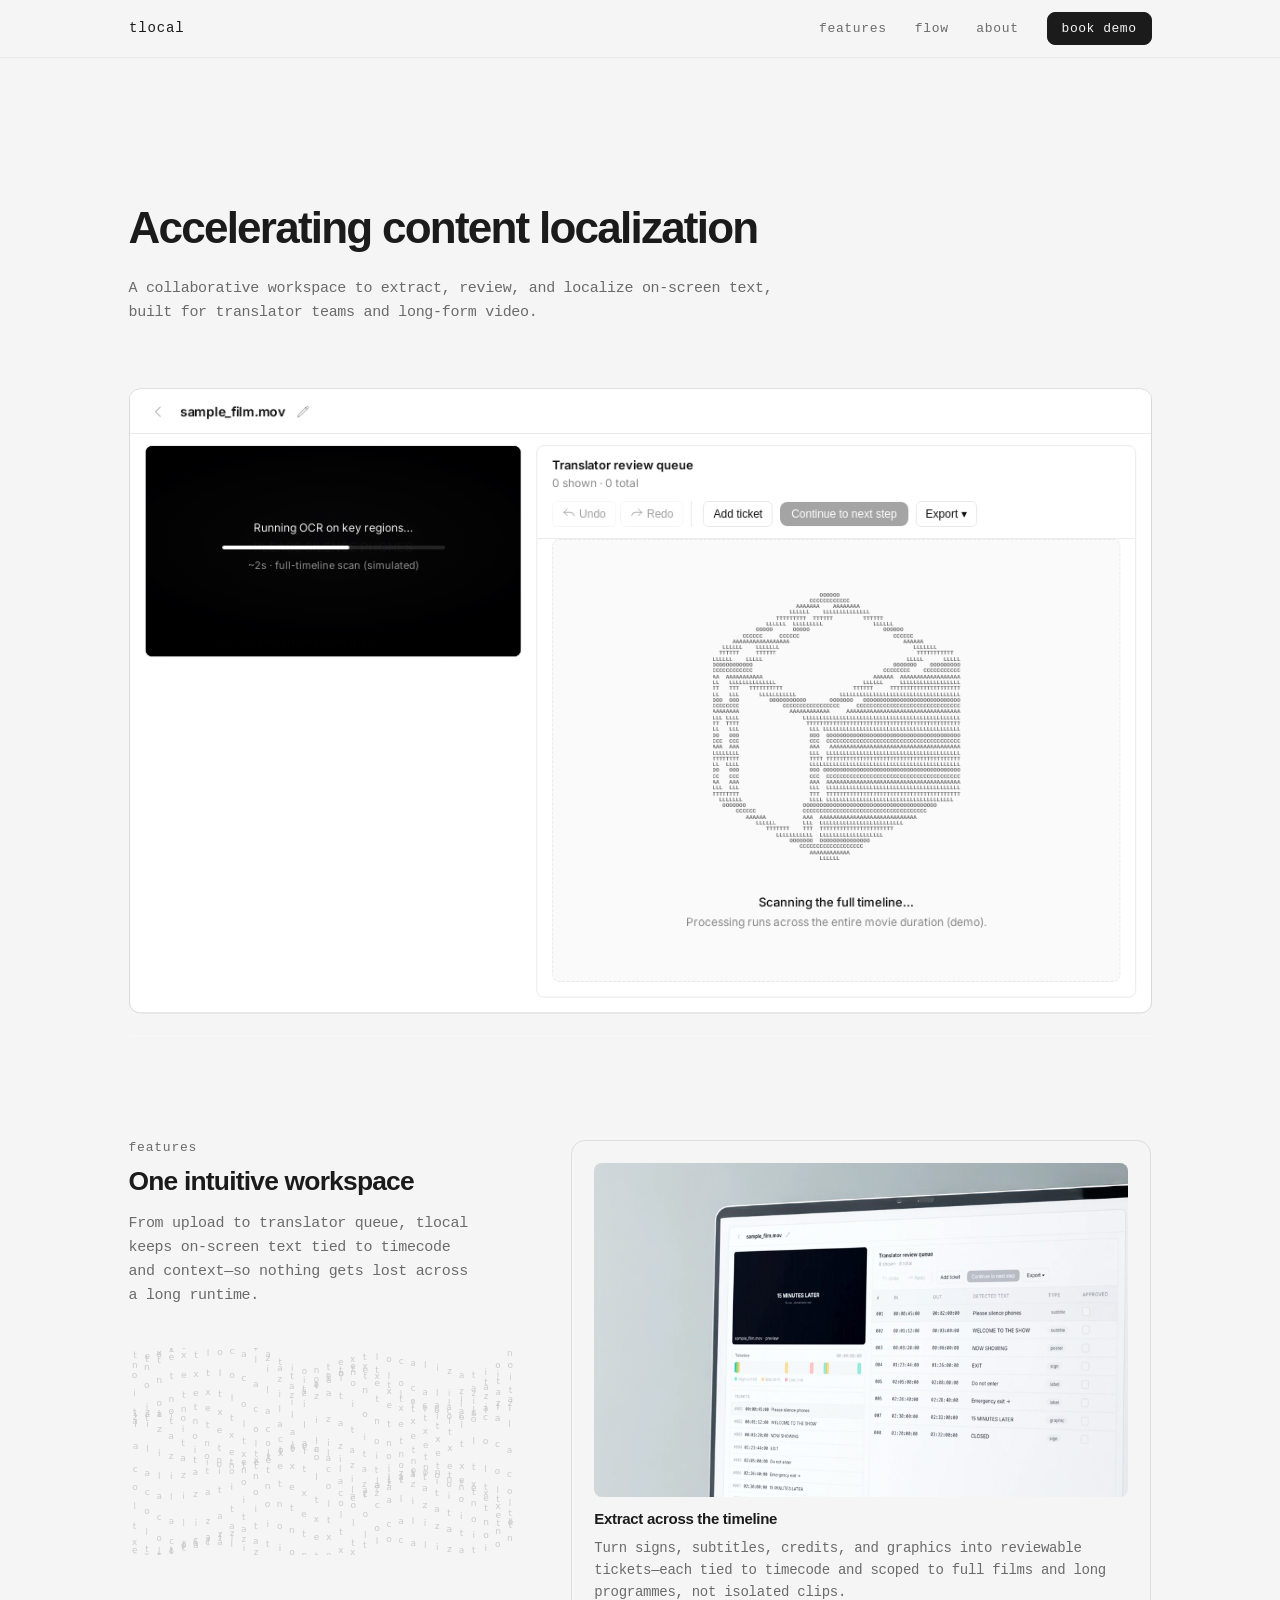
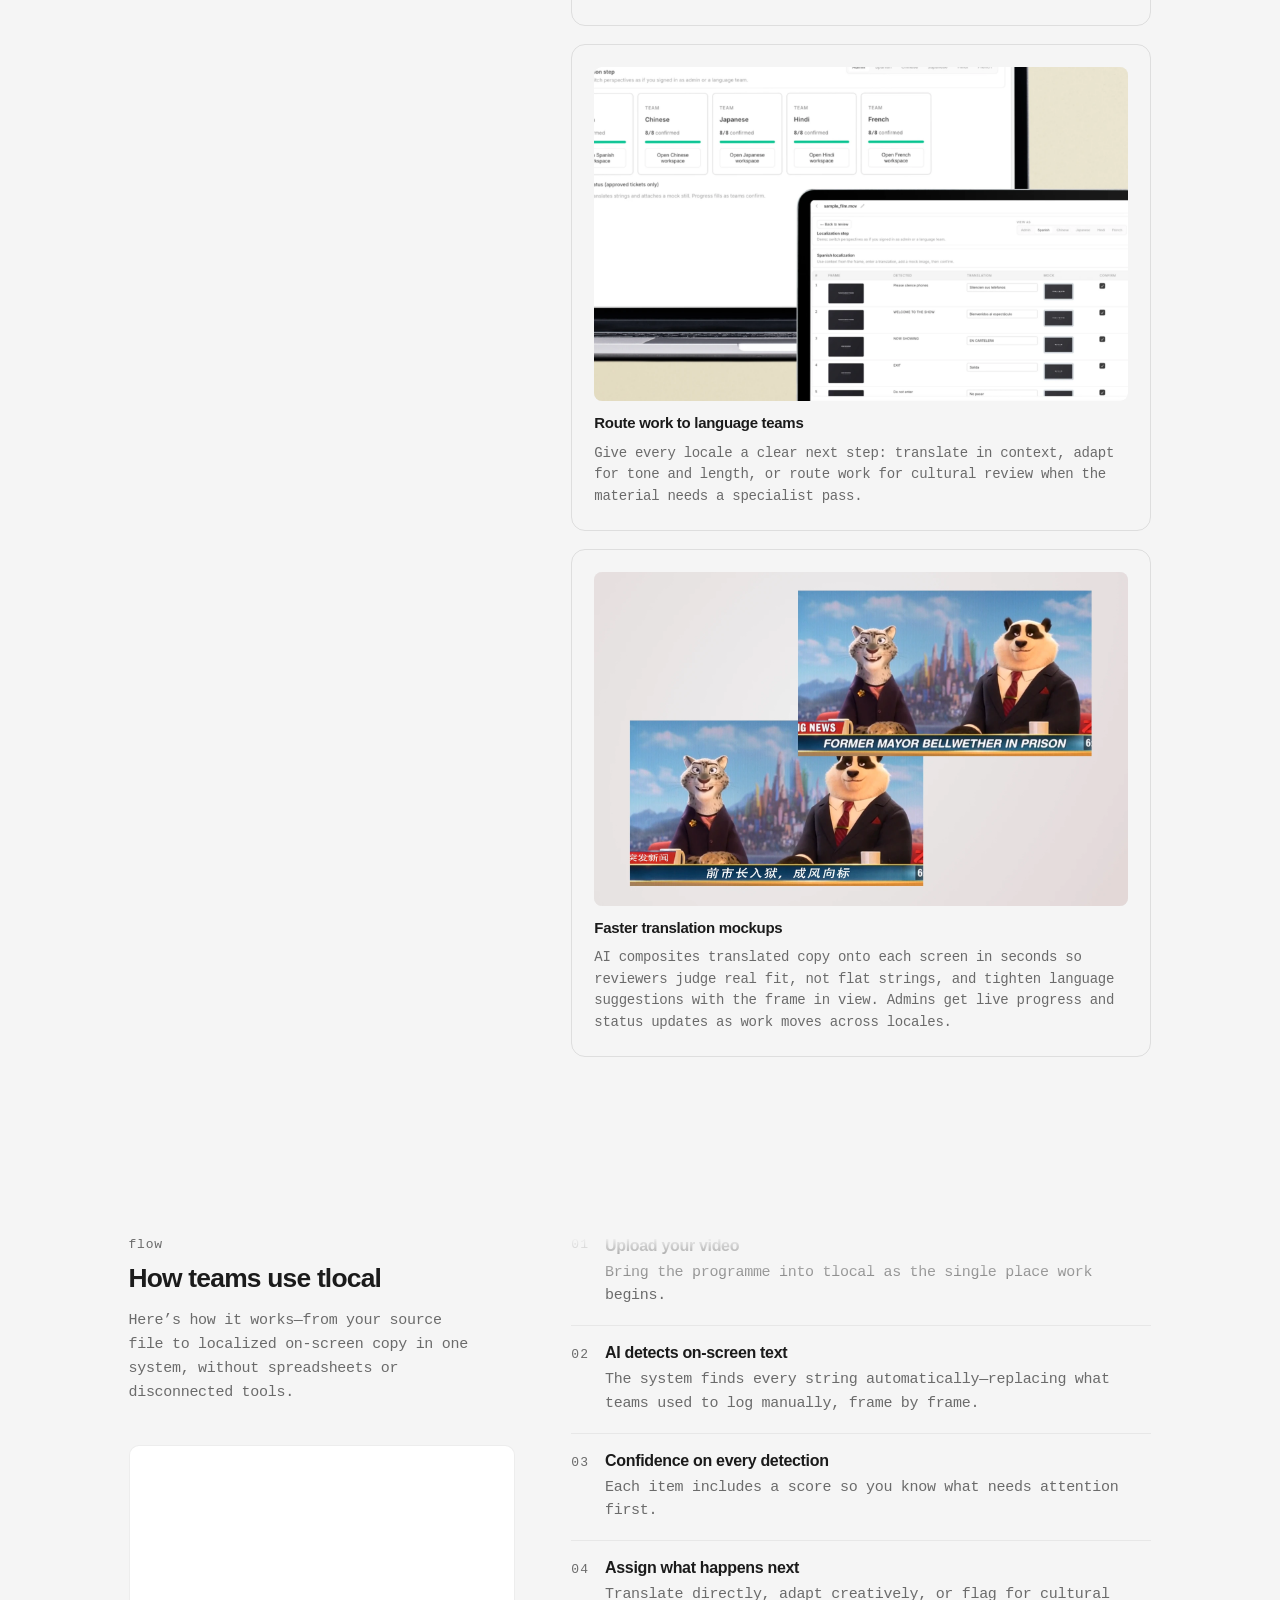
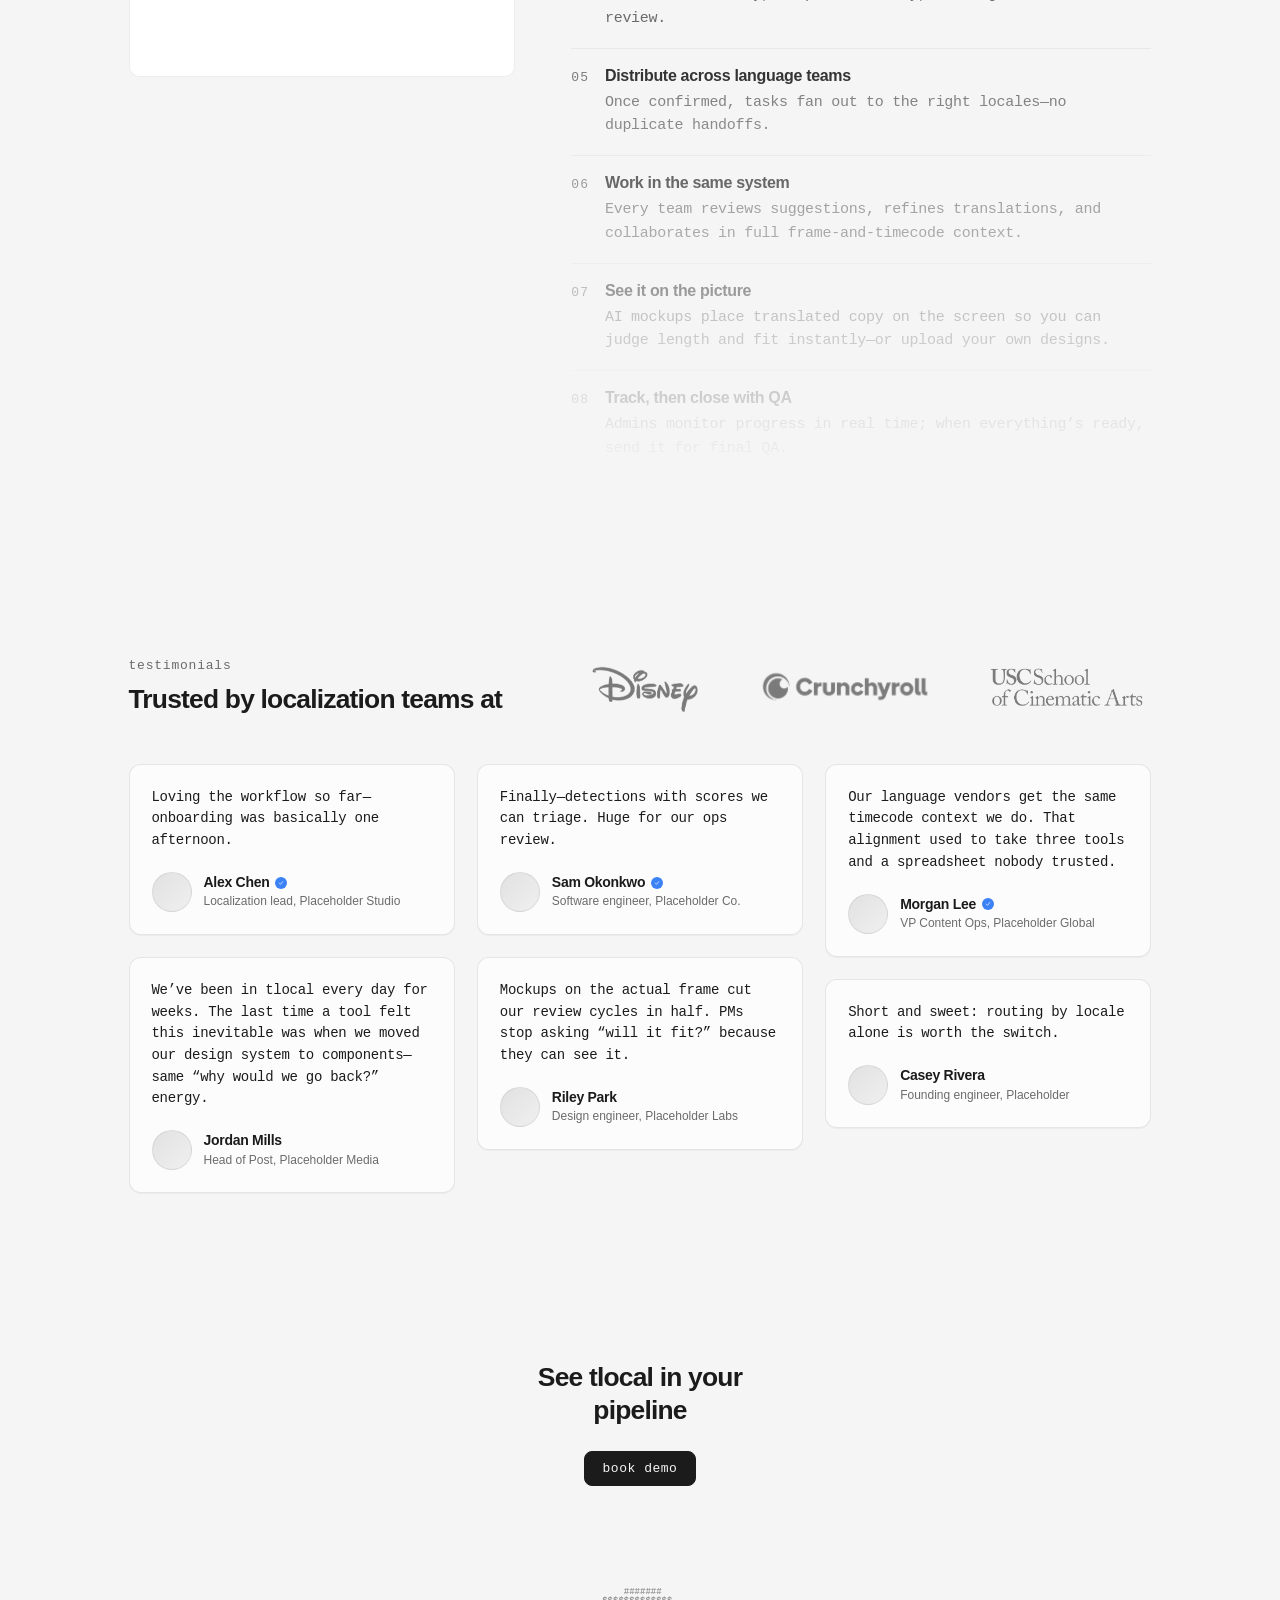
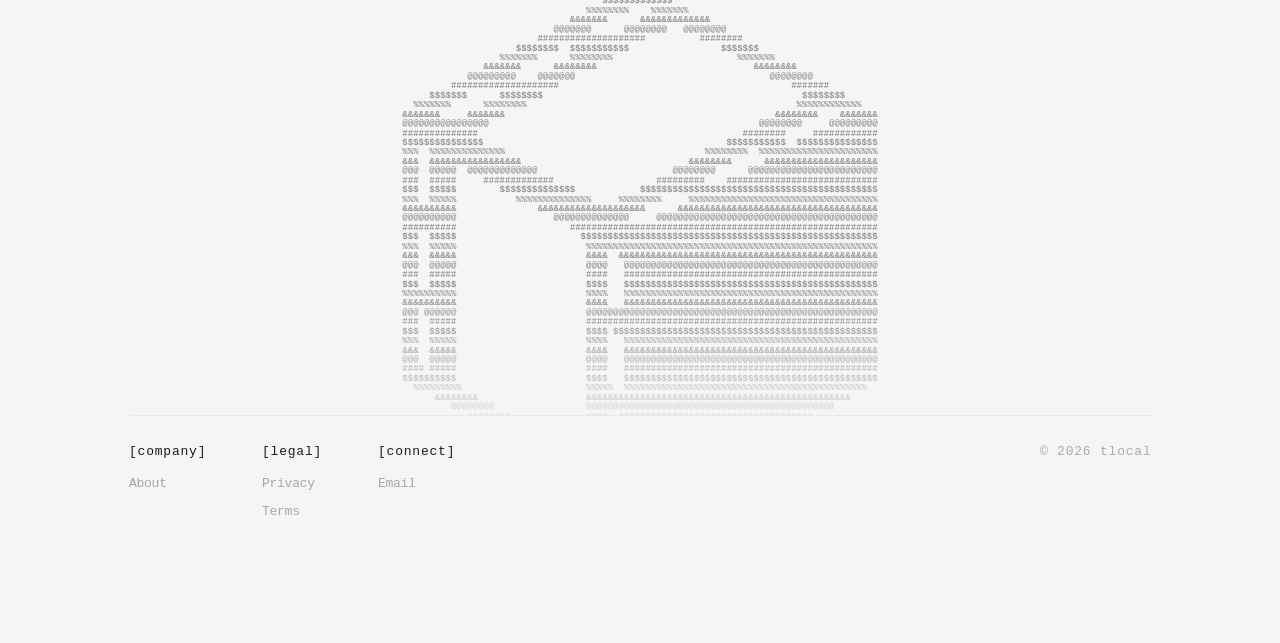
==== index.html @ 332a4cfd "about pages v2 built out" ====
<!DOCTYPE html>
<html lang="en">
  <head>
    <meta charset="UTF-8" />
    <meta name="viewport" content="width=device-width, initial-scale=1" />
    <title>tlocal - accelerating content localization</title>
    <link rel="icon" href="assets/logosvg.svg" type="image/svg+xml" />
    <link rel="stylesheet" href="css/site.css" />
  </head>
  <body>
    <header class="site-header">
      <div class="site-header-shell">
        <div class="site-header-inner" style="display: flex; align-items: center; gap: 32px;">
          <a class="site-logo" href="index.html">tlocal</a>
          <nav class="site-nav" aria-label="Primary" style="display: flex; gap: 28px;">
            <a href="index.html#features-heading">features</a>
            <a href="index.html#workflow-heading">flow</a>
            <a href="about.html">about</a>
            <a
              class="btn mono-thin"
              href="https://calendly.com/tongfeiz-usc/30min"
              target="_blank"
              rel="noopener noreferrer"
              >book demo</a
            >
          </nav>
        </div>
      </div>
    </header>
    <div class="shell">
      <main class="landing-column">
        <div class="landing-intro">
          <div class="hero-text-column">
            <h1>Accelerating content localization</h1>
            <p class="lede">
              A collaborative workspace to extract, review, and localize on-screen text,<br />
              built for translator teams and long-form video.
            </p>
          </div>
        </div>
        <div class="demo-frame">
          <div class="demo-scale-wrap">
            <iframe src="embed-demo.html" title="TLocal product demo" loading="lazy"></iframe>
          </div>
        </div>

        <div class="landing-below">
          <section class="section-block workspace-section" aria-labelledby="features-heading">
            <div class="flow-pin-track" id="workspace-pin-track">
              <div class="flow-pin-row">
                <aside class="flow-col flow-col--left" aria-label="Workspace introduction">
                  <div class="flow-visual-sticky">
                    <div class="flow-visual-col">
                      <p class="section-eyebrow mono-thin">features</p>
                      <h2 id="features-heading" class="section-title">One intuitive workspace</h2>
                      <p class="section-lede">
                        From upload to translator queue, tlocal keeps on-screen text tied to timecode and
                        context—so nothing gets lost across a long runtime.
                      </p>
                      <div class="workspace-dot-grid-frame" id="workspace-dot-grid" aria-hidden="true">
                        <canvas></canvas>
                      </div>
                    </div>
                  </div>
                </aside>
                <div class="flow-col flow-col--right">
                  <div class="feature-grid">
                    <article class="feature-card">
                      <img
                        class="feature-card-thumb"
                        src="assets/feature1.webp"
                        alt=""
                        width="640"
                        height="400"
                        loading="lazy"
                        decoding="async"
                      />
                      <h3>Extract across the timeline</h3>
                      <p>
                        Turn signs, subtitles, credits, and graphics into reviewable tickets—each tied to
                        timecode and scoped to full films and long programmes, not isolated clips.
                      </p>
                    </article>
                    <article class="feature-card">
                      <img
                        class="feature-card-thumb"
                        src="assets/feature2.webp"
                        alt=""
                        width="640"
                        height="400"
                        loading="lazy"
                        decoding="async"
                      />
                      <h3>Route work to language teams</h3>
                      <p>
                        Give every locale a clear next step: translate in context, adapt for tone and length, or
                        route work for cultural review when the material needs a specialist pass.
                      </p>
                    </article>
                    <article class="feature-card">
                      <img
                        class="feature-card-thumb"
                        src="assets/feature3.webp"
                        alt=""
                        width="640"
                        height="400"
                        loading="lazy"
                        decoding="async"
                      />
                      <h3>Faster translation mockups</h3>
                      <p>
                        AI composites translated copy onto each screen in seconds so reviewers judge real fit, not
                        flat strings, and tighten language suggestions with the frame in view. Admins get live
                        progress and status updates as work moves across locales.
                      </p>
                    </article>
                  </div>
                </div>
              </div>
            </div>
          </section>

          <section class="section-block flow-section" aria-labelledby="workflow-heading">
            <div class="flow-pin-track" id="flow-pin-track">
              <div class="flow-pin-row">
                <aside class="flow-col flow-col--left" aria-label="Flow introduction">
                  <div class="flow-visual-sticky">
                    <div class="flow-visual-col">
                      <p class="section-eyebrow mono-thin">flow</p>
                      <h2 id="workflow-heading" class="section-title">How teams use tlocal</h2>
                      <p class="section-lede">
                        Here’s how it works—from your source file to localized on-screen copy in one system,
                        without spreadsheets or disconnected tools.
                      </p>
                      <div class="flow-placeholder-frame" aria-hidden="true"></div>
                    </div>
                  </div>
                </aside>
                <div class="flow-col flow-col--right">
                  <div class="flow-steps-wrap" id="flow-steps-wrap">
                    <ol class="flow-steps" aria-label="Workflow steps">
                    <li>
                      <span class="step-num mono-thin">01</span>
                      <div>
                        <strong>Upload your video</strong>
                        <p>Bring the programme into tlocal as the single place work begins.</p>
                      </div>
                    </li>
                    <li>
                      <span class="step-num mono-thin">02</span>
                      <div>
                        <strong>AI detects on-screen text</strong>
                        <p>
                          The system finds every string automatically—replacing what teams used to log manually,
                          frame by frame.
                        </p>
                      </div>
                    </li>
                    <li>
                      <span class="step-num mono-thin">03</span>
                      <div>
                        <strong>Confidence on every detection</strong>
                        <p>Each item includes a score so you know what needs attention first.</p>
                      </div>
                    </li>
                    <li>
                      <span class="step-num mono-thin">04</span>
                      <div>
                        <strong>Assign what happens next</strong>
                        <p>Translate directly, adapt creatively, or flag for cultural review.</p>
                      </div>
                    </li>
                    <li>
                      <span class="step-num mono-thin">05</span>
                      <div>
                        <strong>Distribute across language teams</strong>
                        <p>Once confirmed, tasks fan out to the right locales—no duplicate handoffs.</p>
                      </div>
                    </li>
                    <li>
                      <span class="step-num mono-thin">06</span>
                      <div>
                        <strong>Work in the same system</strong>
                        <p>
                          Every team reviews suggestions, refines translations, and collaborates in full
                          frame-and-timecode context.
                        </p>
                      </div>
                    </li>
                    <li>
                      <span class="step-num mono-thin">07</span>
                      <div>
                        <strong>See it on the picture</strong>
                        <p>
                          AI mockups place translated copy on the screen so you can judge length and fit instantly—or
                          upload your own designs.
                        </p>
                      </div>
                    </li>
                    <li>
                      <span class="step-num mono-thin">08</span>
                      <div>
                        <strong>Track, then close with QA</strong>
                        <p>Admins monitor progress in real time; when everything’s ready, send it for final QA.</p>
                      </div>
                    </li>
                  </ol>
                  </div>
                </div>
              </div>
            </div>
          </section>

          <section class="section-block partners-section" aria-labelledby="partners-heading">
            <div class="partners-row">
              <div class="partners-intro">
                <p class="section-eyebrow mono-thin">testimonials</p>
                <h2 id="partners-heading" class="section-title">Trusted by localization teams at</h2>
              </div>
              <ul class="partners-logos" aria-label="Partner logos">
                <li>
                  <img
                    src="assets/disney1.webp"
                    alt="Disney"
                    width="200"
                    height="80"
                    loading="lazy"
                    decoding="async"
                  />
                </li>
                
                <li>
                  <img
                    src="assets/crunch1.webp"
                    alt="Crunchyroll"
                    width="200"
                    height="80"
                    loading="lazy"
                    decoding="async"
                  />
                </li>
                <li>
                  <img
                    src="assets/usc1.webp"
                    alt="USC"
                    width="200"
                    height="80"
                    loading="lazy"
                    decoding="async"
                  />
                </li>
              </ul>
            </div>
            <h3 id="reviews-subheading" class="sr-only">What teams say</h3>
            <div class="reviews-masonry" aria-labelledby="reviews-subheading">
              <article class="review-card">
                <p class="review-card__quote">
                  Loving the workflow so far—onboarding was basically one afternoon.
                </p>
                <footer class="review-card__footer">
                  <div class="review-card__avatar" aria-hidden="true"></div>
                  <div class="review-card__meta">
                    <div class="review-card__name-row">
                      <span class="review-card__name">Alex Chen</span>
                      <span class="review-card__verified" aria-label="Verified" title="Verified">
                        <svg viewBox="0 0 12 12" aria-hidden="true">
                          <path
                            d="M2.5 6.2L5 8.7L9.5 3.2"
                            fill="none"
                            stroke="currentColor"
                            stroke-width="1.35"
                            stroke-linecap="round"
                            stroke-linejoin="round"
                          />
                        </svg>
                      </span>
                    </div>
                    <p class="review-card__role">Localization lead, Placeholder Studio</p>
                  </div>
                </footer>
              </article>

              <article class="review-card">
                <p class="review-card__quote">
                  We’ve been in tlocal every day for weeks. The last time a tool felt this inevitable was when we moved
                  our design system to components—same “why would we go back?” energy.
                </p>
                <footer class="review-card__footer">
                  <div class="review-card__avatar" aria-hidden="true"></div>
                  <div class="review-card__meta">
                    <div class="review-card__name-row">
                      <span class="review-card__name">Jordan Mills</span>
                    </div>
                    <p class="review-card__role">Head of Post, Placeholder Media</p>
                  </div>
                </footer>
              </article>

              <article class="review-card">
                <p class="review-card__quote">Finally—detections with scores we can triage. Huge for our ops review.</p>
                <footer class="review-card__footer">
                  <div class="review-card__avatar" aria-hidden="true"></div>
                  <div class="review-card__meta">
                    <div class="review-card__name-row">
                      <span class="review-card__name">Sam Okonkwo</span>
                      <span class="review-card__verified" aria-label="Verified" title="Verified">
                        <svg viewBox="0 0 12 12" aria-hidden="true">
                          <path
                            d="M2.5 6.2L5 8.7L9.5 3.2"
                            fill="none"
                            stroke="currentColor"
                            stroke-width="1.35"
                            stroke-linecap="round"
                            stroke-linejoin="round"
                          />
                        </svg>
                      </span>
                    </div>
                    <p class="review-card__role">Software engineer, Placeholder Co.</p>
                  </div>
                </footer>
              </article>

              <article class="review-card">
                <p class="review-card__quote">
                  Mockups on the actual frame cut our review cycles in half. PMs stop asking “will it fit?” because they
                  can see it.
                </p>
                <footer class="review-card__footer">
                  <div class="review-card__avatar" aria-hidden="true"></div>
                  <div class="review-card__meta">
                    <div class="review-card__name-row">
                      <span class="review-card__name">Riley Park</span>
                    </div>
                    <p class="review-card__role">Design engineer, Placeholder Labs</p>
                  </div>
                </footer>
              </article>

              <article class="review-card">
                <p class="review-card__quote">
                  Our language vendors get the same timecode context we do. That alignment used to take three tools and
                  a spreadsheet nobody trusted.
                </p>
                <footer class="review-card__footer">
                  <div class="review-card__avatar" aria-hidden="true"></div>
                  <div class="review-card__meta">
                    <div class="review-card__name-row">
                      <span class="review-card__name">Morgan Lee</span>
                      <span class="review-card__verified" aria-label="Verified" title="Verified">
                        <svg viewBox="0 0 12 12" aria-hidden="true">
                          <path
                            d="M2.5 6.2L5 8.7L9.5 3.2"
                            fill="none"
                            stroke="currentColor"
                            stroke-width="1.35"
                            stroke-linecap="round"
                            stroke-linejoin="round"
                          />
                        </svg>
                      </span>
                    </div>
                    <p class="review-card__role">VP Content Ops, Placeholder Global</p>
                  </div>
                </footer>
              </article>

              <article class="review-card">
                <p class="review-card__quote">Short and sweet: routing by locale alone is worth the switch.</p>
                <footer class="review-card__footer">
                  <div class="review-card__avatar" aria-hidden="true"></div>
                  <div class="review-card__meta">
                    <div class="review-card__name-row">
                      <span class="review-card__name">Casey Rivera</span>
                    </div>
                    <p class="review-card__role">Founding engineer, Placeholder</p>
                  </div>
                </footer>
              </article>
            </div>
          </section>

          <section class="section-block cta-section" id="flow-cta-section" aria-labelledby="cta-heading">
            <h2 id="cta-heading" class="section-title">See tlocal in your pipeline</h2>
            <a
              class="btn btn-cta mono-thin"
              href="https://calendly.com/tongfeiz-usc/30min"
              target="_blank"
              rel="noopener noreferrer"
              >book demo</a
            >
          </section>

          <section class="section-block cube-section" aria-label="ASCII cube">
            <div class="cube-wrap">
              <pre id="ascii-cube" aria-label="Interactive ASCII cube"></pre>
              <div class="cube-footer-mask" aria-hidden="true"></div>
            </div>
          </section>

          <footer class="site-footer">
            <div class="site-footer-top">
              <div class="site-footer-grid">
                <div class="site-footer-col">
                  <h3 class="site-footer-heading mono-thin">[company]</h3>
                  <ul class="site-footer-links">
                    <li><a href="about.html">About</a></li>
                  </ul>
                </div>
                <div class="site-footer-col">
                  <h3 class="site-footer-heading mono-thin">[legal]</h3>
                  <ul class="site-footer-links">
                    <li><a href="privacy.html">Privacy</a></li>
                    <li><a href="terms.html">Terms</a></li>
                  </ul>
                </div>
                <div class="site-footer-col">
                  <h3 class="site-footer-heading mono-thin">[connect]</h3>
                  <ul class="site-footer-links">
                    <li><a href="mailto:tongfeiz@usc.edu">Email</a></li>
                  </ul>
                </div>
              </div>
              <p class="site-footer-copy mono-thin">© <span id="y"></span> tlocal</p>
            </div>
          </footer>
        </div>
      </main>
    </div>
    <script src="js/page-stagger.js" defer></script>
    <script src="js/landing-cube.js" defer></script>
    <script src="js/workspace-dot-grid.js" defer></script>
    <script>
      document.getElementById('y').textContent = String(new Date().getFullYear());

      (function () {
        var track = document.getElementById('flow-pin-track');
        var row = track ? track.querySelector('.flow-pin-row') : null;
        if (!track || !row) return;
        var visualCol = track.querySelector('.flow-visual-col');
        var stickyStack = track.querySelector('.flow-visual-sticky');
        var flowEyebrow = visualCol ? visualCol.querySelector('.section-eyebrow') : null;
        var flowPlaceholder = visualCol ? visualCol.querySelector('.flow-placeholder-frame') : null;
        var stepsWrap = document.getElementById('flow-steps-wrap');

        var narrow = window.matchMedia('(max-width: 760px)');
        var reduceMotion = window.matchMedia('(prefers-reduced-motion: reduce)');
        var headerEl = document.querySelector('.site-header');
        var root = document.documentElement;
        var fadeTick = false;

        function hdrH() {
          return headerEl ? headerEl.offsetHeight : 52;
        }

        function updateFlowStepsMask() {
          if (!stepsWrap || !flowEyebrow || !flowPlaceholder) return;
          if (narrow.matches || reduceMotion.matches) {
            stepsWrap.style.maskImage = '';
            stepsWrap.style.webkitMaskImage = '';
            return;
          }
          var winTop = flowEyebrow.getBoundingClientRect().top;
          var winBottom = flowPlaceholder.getBoundingClientRect().bottom;
          var winH = winBottom - winTop;
          var W = stepsWrap.getBoundingClientRect();
          var h = Math.max(1, W.height);
          var ys = winTop - W.top;
          var ye = winBottom - W.top;
          var fade = Math.max(24, Math.min(88, winH * 0.12));

          if (winH < 24 || ye <= 0 || ys >= h) {
            var hidden = 'linear-gradient(to bottom, transparent 0px, transparent ' + h + 'px)';
            stepsWrap.style.webkitMaskImage = hidden;
            stepsWrap.style.maskImage = hidden;
            return;
          }

          var a = Math.min(h, ys + fade);
          var b = Math.max(0, ye - fade);
          if (a > b) {
            var mid = (Math.max(0, ys) + Math.min(h, ye)) * 0.5;
            a = Math.max(0, mid - 2);
            b = Math.min(h, mid + 2);
          }
          /* mask: white = show list, transparent = fade (luminance/alpha) */
          var grad =
            'linear-gradient(to bottom, transparent 0px, #fff ' +
            a +
            'px, #fff ' +
            b +
            'px, transparent ' +
            h +
            'px)';
          stepsWrap.style.webkitMaskImage = grad;
          stepsWrap.style.maskImage = grad;
        }

        function scheduleFlowFade() {
          if (fadeTick) return;
          fadeTick = true;
          requestAnimationFrame(function () {
            fadeTick = false;
            updateFlowStepsMask();
          });
        }

        /* Same behavior as workspace (features): row height comes only from the grid — no JS min-height. Sticky
         *  unsticks when the row scrolls away, so the last step lines up with the left column like the last card. */
        function layout() {
          if (narrow.matches) {
            root.style.removeProperty('--site-header-h');
            root.style.removeProperty('--flow-sticky-half');
            track.style.minHeight = '';
            track.style.height = '';
            row.style.minHeight = '';
            row.style.height = '';
            scheduleFlowFade();
            return;
          }

          track.style.minHeight = '';
          track.style.height = '';
          row.style.minHeight = '';
          row.style.height = '';

          if (stickyStack) {
            var stickyH = stickyStack.offsetHeight;
            var half = Math.round(stickyH * 0.5);
            root.style.setProperty('--site-header-h', hdrH() + 'px');
            root.style.setProperty('--flow-sticky-half', half + 'px');
          }
          scheduleFlowFade();
        }

        window.addEventListener('resize', layout);
        window.addEventListener('scroll', scheduleFlowFade, { passive: true });
        narrow.addEventListener('change', layout);
        reduceMotion.addEventListener('change', scheduleFlowFade);

        layout();
        window.addEventListener('load', function () {
          layout();
          requestAnimationFrame(layout);
        });
        if (document.fonts && document.fonts.ready) {
          document.fonts.ready.then(function () {
            layout();
            requestAnimationFrame(layout);
          });
        }
        if (typeof ResizeObserver !== 'undefined') {
          var ro = new ResizeObserver(function () {
            layout();
          });
          if (stepsWrap) ro.observe(stepsWrap);
          if (stickyStack) ro.observe(stickyStack);
        }
      })();
    </script>
  </body>
</html>
---- css/site.css ----
:root {
  --fg: #1b1b1b;
  --muted: #6b6b6b;
  --bg: #f5f5f5;
  --site-header-h: 52px;
  --flow-sticky-half: 180px;
  /* Same inset as product-demo-animation .page-demo (outer margins to the demo card) */
  --demo-edge: max(16px, 2vmin);
  --demo-inner-max: 1100px;
  /** Uniform scale for embed (layout inside iframe unchanged; only the painted size shrinks) */
  --demo-scale: 0.93;
  --demo-iframe-h: min(704px, 92vh);
}

* {
  box-sizing: border-box;
}

html {
  scroll-behavior: smooth;
}

main {
  overflow: visible;
}

body {
  margin: 0;
  min-height: 100svh;
  font-family:
    -apple-system,
    BlinkMacSystemFont,
    'SF Pro Display',
    'SF Pro Text',
    'Helvetica Neue',
    Helvetica,
    Arial,
    sans-serif;
  font-weight: 400;
  color: var(--fg);
  background: var(--bg);
  -webkit-font-smoothing: antialiased;
}

.mono-thin {
  font-family: 'SF Mono', ui-monospace, 'SFMono-Regular', Menlo, Monaco, Consolas, monospace;
  font-weight: 200;
  letter-spacing: 0.06em;
  text-transform: lowercase;
}

.site-header {
  position: sticky;
  top: 0;
  z-index: 100;
  font-family: 'SF Mono', ui-monospace, 'SFMono-Regular', Menlo, Monaco, Consolas, monospace;
  background: rgba(245, 245, 245, 0.86);
  backdrop-filter: saturate(180%) blur(14px);
  -webkit-backdrop-filter: saturate(180%) blur(14px);
  border-bottom: 1px solid rgba(27, 27, 27, 0.06);
}

/* Same horizontal frame as .shell — edge inset matches main content */
.site-header-shell {
  max-width: calc(var(--demo-inner-max) + 2 * var(--demo-edge));
  margin: 0 auto;
  padding: 0 var(--demo-edge);
}

/* Same width as .landing-column so logo/nav align with hero + demo */
.site-header-inner {
  max-width: min(calc(var(--demo-inner-max) * var(--demo-scale)), 100%);
  margin: 0 auto;
  padding: 12px 0;
  display: flex;
  flex-wrap: wrap;
  align-items: center;
  justify-content: space-between;
  gap: 12px 20px;
}

.site-logo {
  color: var(--fg);
  text-decoration: none;
  font-size: 14px;
  line-height: 1.2;
  font-weight: 200;
  letter-spacing: 0.06em;
  text-transform: lowercase;
}

.site-logo:hover {
  opacity: 0.72;
}

.site-logo:focus-visible {
  outline: 2px solid rgba(27, 27, 27, 0.35);
  outline-offset: 3px;
  border-radius: 2px;
}

.site-nav {
  display: flex;
  flex-wrap: wrap;
  align-items: center;
  justify-content: flex-end;
  gap: 6px 18px;
}

.site-nav a:not(.btn) {
  font-size: 13px;
  font-weight: 400;
  color: var(--muted);
  text-decoration: none;
  letter-spacing: 0.05em;
  text-transform: lowercase;
}

.site-nav a:not(.btn):hover {
  color: var(--fg);
}

.site-nav a:not(.btn):focus-visible {
  outline: 2px solid rgba(27, 27, 27, 0.35);
  outline-offset: 3px;
  border-radius: 2px;
}

.site-header .btn {
  padding: 8px 14px;
  font-size: 13px;
  font-weight: 400;
  letter-spacing: 0.04em;
  text-transform: lowercase;
  color: var(--bg);
  background: var(--fg);
  border-color: var(--fg);
}

.site-header .btn:hover {
  background: #2e2e2e;
  border-color: #2e2e2e;
  color: var(--bg);
}

.site-header .btn:active {
  color: var(--bg);
}

#features-heading,
#workflow-heading,
#cta-heading {
  scroll-margin-top: 88px;
}

/* Same horizontal bounds as .page-demo + min(1100px) viewport (see product-demo-animation.html) */
.shell {
  max-width: calc(var(--demo-inner-max) + 2 * var(--demo-edge));
  margin: 0 auto;
  padding: clamp(36px, 9vw, 96px) var(--demo-edge) clamp(48px, 10vw, 96px);
  overflow: visible;
}

/*
 * Column width = scaled demo visual width (no dead band beside the video).
 * iframe uses layout width 100%/scale then transform: scale() so the painted demo fills this column edge-to-edge.
 */
.landing-column {
  max-width: min(calc(var(--demo-inner-max) * var(--demo-scale)), 100%);
  width: 100%;
  margin-inline: auto;
  overflow: visible;
}

.landing-intro {
  width: 100%;
  text-align: left;
}

.hero-text-column {
  display: block;
  width: 100%;
  text-align: left;
  margin-top: 5vh;
}

.eyebrow {
  margin: 0 0 5px;
  font-size: 13px;
  color: var(--muted);
}

h1 {
  margin: 0 0 20px;
  font-size: clamp(1.75rem, 4.2vw, 2.75rem);
  font-weight: 600;
  letter-spacing: -0.04em;
  line-height: 1.32;
  max-width: 18ch;
}

.hero-text-column h1 {
  max-width: none;
  white-space: nowrap;
}

@media (max-width: 560px) {
  .hero-text-column h1 {
    white-space: normal;
  }
}

.landing-below {
  margin-top: clamp(20px, 6vw, 72px);
  padding-top: clamp(32px, 2vw, 56px);
  overflow: visible;
}

.section-block + .section-block {
  margin-top: clamp(72px, 50vw, 180px);
}

.partners-section + .cta-section {
  margin-top: clamp(104px, 16vw, 168px);
}

.cta-section + .cube-section {
  margin-top: clamp(20px, 4vw, 40px);
}

.partners-row {
  display: flex;
  flex-wrap: wrap;
  align-items: center;
  justify-content: space-between;
  gap: clamp(20px, 4vw, 32px);
}

.partners-intro {
  flex: 1 1 auto;
  min-width: 0;
}

.partners-row .section-title {
  margin: 0;
  white-space: nowrap;
}

.partners-logos {
  display: flex;
  flex-wrap: wrap;
  align-items: center;
  justify-content: flex-end;
  gap: clamp(20px, 5vw, 48px);
  flex: 1 1 auto;
  margin: 0;
  padding: 0;
  list-style: none;
}

.partners-logos li {
  display: flex;
  align-items: center;
  opacity: 0.62;
  transition: opacity 0.5s cubic-bezier(0.4, 0, 0.2, 1);
}

.partners-logos li:hover {
  opacity: 1;
}

.partners-logos img {
  display: block;
  height: clamp(34px, 5.5vw, 54px);
  width: auto;
  max-width: min(176px, 40vw);
  object-fit: contain;
}

@media (prefers-reduced-motion: reduce) {
  .partners-logos li {
    transition-duration: 0.22s;
  }
}

@media (max-width: 560px) {
  .partners-row {
    flex-direction: column;
    align-items: flex-start;
  }

  .partners-logos {
    justify-content: flex-start;
    width: 100%;
  }
}

.partners-section .sr-only {
  position: absolute;
  width: 1px;
  height: 1px;
  padding: 0;
  margin: -1px;
  overflow: hidden;
  clip: rect(0, 0, 0, 0);
  white-space: nowrap;
  border: 0;
}

.partners-section .reviews-masonry {
  margin-top: clamp(28px, 5vw, 48px);
}

.reviews-masonry {
  column-count: 3;
  column-gap: clamp(16px, 2.2vw, 22px);
}

.review-card {
  break-inside: avoid;
  margin-bottom: clamp(16px, 2.2vw, 22px);
  padding: clamp(18px, 2.4vw, 22px);
  background: rgba(255, 255, 255, 0.72);
  border: 1px solid rgba(27, 27, 27, 0.1);
  border-radius: 12px;
  box-shadow: 0 1px 0 rgba(27, 27, 27, 0.04);
}

.review-card__quote {
  margin: 0 0 clamp(16px, 2.5vw, 20px);
  font-family: 'SF Mono', ui-monospace, 'SFMono-Regular', Menlo, Monaco, Consolas, monospace;
  font-size: 14px;
  font-weight: 400;
  line-height: 1.55;
  letter-spacing: -0.02em;
  color: var(--fg);
}

.review-card__footer {
  display: flex;
  align-items: center;
  gap: 12px;
}

.review-card__avatar {
  flex-shrink: 0;
  width: 40px;
  height: 40px;
  border-radius: 50%;
  background: linear-gradient(135deg, rgba(27, 27, 27, 0.12), rgba(27, 27, 27, 0.06));
  border: 1px solid rgba(27, 27, 27, 0.08);
}

.review-card__meta {
  min-width: 0;
}

.review-card__name-row {
  display: flex;
  align-items: center;
  gap: 6px;
  flex-wrap: wrap;
}

.review-card__name {
  font-size: 14px;
  font-weight: 600;
  letter-spacing: -0.02em;
  line-height: 1.25;
}

.review-card__verified {
  display: inline-flex;
  align-items: center;
  justify-content: center;
  flex-shrink: 0;
  width: 12px;
  height: 12px;
  border-radius: 50%;
  border: none;
  background: #3b82f6;
  color: #fff;
}

.review-card__verified svg {
  width: 6px;
  height: 6px;
  display: block;
}

.review-card__role {
  margin: 2px 0 0;
  font-size: 12px;
  line-height: 1.35;
  color: var(--muted);
}

@media (max-width: 900px) {
  .reviews-masonry {
    column-count: 2;
  }
}

@media (max-width: 560px) {
  .reviews-masonry {
    column-count: 1;
  }
}

.section-eyebrow {
  margin: 0 0 10px;
  font-size: 13px;
  color: var(--muted);
}

h2.section-title {
  margin: 0 0 14px;
  font-size: clamp(1.35rem, 2.8vw, 1.65rem);
  font-weight: 600;
  letter-spacing: -0.03em;
  line-height: 1.25;
}

.section-lede {
  margin: 0 0 clamp(28px, 5vw, 40px);
  font-size: 15px;
  line-height: 1.6;
  color: var(--muted);
  max-width: 52ch;
}

/* Body copy: SF Mono (matches nav / labels) */
.lede,
.section-lede,
.feature-card p,
.flow-steps li p {
  font-family: 'SF Mono', ui-monospace, 'SFMono-Regular', Menlo, Monaco, Consolas, monospace;
  letter-spacing: -0.02em;
}

.workspace-section .feature-grid {
  display: grid;
  grid-template-columns: 1fr;
  gap: clamp(14px, 2.5vw, 18px);
  min-width: 0;
}

.workspace-section .feature-card {
  padding: clamp(18px, 3vw, 22px);
  background: transparent;
  border: 1px solid rgba(27, 27, 27, 0.1);
  border-radius: 14px;
  box-shadow: none;
}

.feature-card-thumb {
  display: block;
  width: 100%;
  height: auto;
  margin: 0 0 12px;
  border-radius: 8px;
  object-fit: cover;
  aspect-ratio: 16 / 10;
  background: rgba(27, 27, 27, 0.04);
}

.feature-card h3 {
  margin: 0 0 10px;
  font-size: 15px;
  font-weight: 600;
  letter-spacing: -0.02em;
  line-height: 1.3;
}

.feature-card p {
  margin: 0;
  font-size: 14px;
  line-height: 1.55;
  color: var(--muted);
}

.feature-card p + p {
  margin-top: 0.85em;
}

.steps {
  margin: 0;
  padding: 0;
  list-style: none;
  display: grid;
  gap: clamp(18px, 3vw, 24px);
  counter-reset: step;
}

.steps li {
  display: grid;
  grid-template-columns: auto 1fr;
  gap: 16px 18px;
  align-items: start;
  padding-bottom: clamp(18px, 3vw, 22px);
  border-bottom: 1px solid rgba(27, 27, 27, 0.06);
}

.steps li:last-child {
  padding-bottom: 0;
  border-bottom: 0;
}

.step-num {
  font-family: 'SF Mono', ui-monospace, 'SFMono-Regular', Menlo, Monaco, Consolas, monospace;
  font-weight: 200;
  font-size: 12px;
  letter-spacing: 0.08em;
  color: var(--muted);
  padding-top: 3px;
}

.steps li strong {
  display: block;
  font-size: 15px;
  font-weight: 600;
  letter-spacing: -0.02em;
  margin-bottom: 6px;
  color: var(--fg);
}

.steps li p {
  margin: 0;
  font-size: 14px;
  line-height: 1.55;
  color: var(--muted);
}

/* Flow & workspace: left column sticky; row height from grid content only (features and flow match) */
.flow-section,
.workspace-section {
  overflow: visible;
}

.flow-pin-track {
  position: relative;
  overflow: visible;
  display: flex;
  flex-direction: column;
}

.flow-pin-row {
  display: grid;
  grid-template-columns: minmax(0, 2fr) minmax(0, 3fr);
  gap: clamp(32px, 5vw, 56px);
  align-items: stretch;
  width: 100%;
  min-height: 0;
  flex: 1 1 auto;
  background: var(--bg);
}

.flow-col--left {
  min-width: 0;
  min-height: 0;
  height: 100%;
  align-self: stretch;
}

.flow-visual-sticky {
  position: -webkit-sticky;
  position: sticky;
  /* Prefer vertical center; never underlap the fixed header */
  top: max(var(--site-header-h, 52px), calc(50vh - var(--flow-sticky-half, 180px)));
  z-index: 5;
  width: 100%;
  max-width: 100%;
}

.flow-col--right {
  min-width: 0;
}

/* Scroll-linked fade: mask updated from JS to match left column (eyebrow → placeholder) */
.flow-steps-wrap {
  min-width: 0;
  -webkit-mask-size: 100% 100%;
  mask-size: 100% 100%;
  -webkit-mask-repeat: no-repeat;
  mask-repeat: no-repeat;
}

.flow-visual-col {
  min-width: 0;
}

/* Character mesh: slightly shorter than 5:3; full width of the left column. */
.workspace-section .workspace-dot-grid-frame {
  width: 100%;
  margin: clamp(20px, 4vw, 32px) 0 0;
  aspect-ratio: 5 / 2.68;
  position: relative;
  overflow: hidden;
  border-radius: 10px;
  background: transparent;
}

.workspace-section .workspace-dot-grid-frame canvas {
  display: block;
  width: 100%;
  height: 100%;
}

.flow-visual-col .section-title {
  max-width: 20ch;
}

.flow-visual-col .section-lede {
  max-width: 38ch;
}

.flow-placeholder-frame {
  width: 100%;
  margin: clamp(20px, 4vw, 32px) 0 0;
  border-radius: 10px;
  border: 1px solid rgba(27, 27, 27, 0.08);
  background: #fff;
  aspect-ratio: 5 / 3;
}

.flow-section .flow-steps li:first-child {
  padding-top: 0;
}

.flow-section .flow-steps li:first-child .step-num {
  padding-top: 0;
}

.flow-steps {
  margin: 0;
  padding: 0;
  list-style: none;
  display: flex;
  flex-direction: column;
  gap: 0;
}

.flow-steps li {
  display: grid;
  grid-template-columns: auto 1fr;
  gap: 10px 16px;
  align-items: start;
  /* Tighter rhythm so ~4 steps fit the left-column “window” (eyebrow → placeholder) */
  padding: clamp(12px, 2vw, 18px) 0;
  border-bottom: 1px solid rgba(27, 27, 27, 0.06);
}

.flow-steps li:last-child {
  border-bottom: 0;
}

.flow-steps .step-num {
  padding-top: 3px;
  font-size: 13px;
}

.flow-steps li strong {
  display: block;
  font-size: 16px;
  font-weight: 600;
  letter-spacing: -0.02em;
  margin-bottom: 6px;
  color: var(--fg);
}

.flow-steps li p {
  margin: 0;
  font-size: 15px;
  line-height: 1.55;
  color: var(--muted);
}

@media (max-width: 760px) {
  .flow-pin-track {
    display: block;
  }

  .flow-pin-row {
    grid-template-columns: 1fr;
  }

  .flow-col--left {
    height: auto;
  }

  .flow-visual-sticky {
    position: relative;
    top: auto;
  }

  .flow-steps-wrap {
    -webkit-mask-image: none !important;
    mask-image: none !important;
  }

  .flow-steps li {
    padding: clamp(18px, 3vw, 24px) 0;
  }
}

@media (prefers-reduced-motion: reduce) {
  .flow-section .flow-steps-wrap {
    -webkit-mask-image: none !important;
    mask-image: none !important;
  }
}

.cta-section {
  text-align: center;
}

.cta-section .section-title {
  max-width: 20ch;
  margin-left: auto;
  margin-right: auto;
}

.cta-section .section-lede {
  margin-bottom: clamp(22px, 4vw, 32px);
}

.btn {
  display: inline-flex;
  align-items: center;
  justify-content: center;
  padding: 11px 20px;
  font-size: 14px;
  font-weight: 500;
  letter-spacing: -0.01em;
  color: var(--fg);
  background: var(--bg);
  border: 1px solid rgba(27, 27, 27, 0.14);
  border-radius: 8px;
  text-decoration: none;
  transition: background 0.15s ease, border-color 0.15s ease, transform 0.12s ease,
    box-shadow 0.15s ease;
}

.btn:hover {
  background: #ebebeb;
  border-color: rgba(27, 27, 27, 0.22);
}

.btn:active {
  transform: translateY(1px);
}

/* Matches .site-header .btn; slightly shorter vertical padding */
.cta-section .btn-cta {
  padding: 9px 18px;
  font-size: 13px;
  font-weight: 400;
  letter-spacing: 0.04em;
  text-transform: lowercase;
  color: var(--bg);
  background: var(--fg);
  border-color: var(--fg);
  border-radius: 8px;
  box-shadow: none;
  margin: 10px;
}

.cta-section .btn-cta:hover {
  background: #2e2e2e;
  border-color: #2e2e2e;
  color: var(--bg);
}

.cta-section .btn-cta:active {
  color: var(--bg);
}

/*
 * Cube vertical placement (index.html only):
 * · gap after CTA — .cta-section + .cube-section (margin-top)
 * · padding-top — empty space above the ASCII art
 * · #ascii-cube margin-top — nudge just the pre without changing the fade/footer mask
 */
.cube-section {
  position: relative;
  z-index: 0;
  margin-top: 0;
  margin-bottom: 0;
  padding-top: clamp(40px, 7vw, 72px);
  padding-bottom: clamp(12px, 3vw, 28px);
  border-top: none;
  display: flex;
  justify-content: center;
  align-items: flex-start;
  width: 100%;
}

.cube-wrap {
  position: relative;
  z-index: 0;
  display: inline-flex;
  justify-content: center;
  max-width: 100%;
}

/* Fade cube into page bg; footer sits on top and hides the rest */
.cube-footer-mask {
  position: absolute;
  left: 50%;
  transform: translateX(-50%);
  bottom: 0;
  width: min(100vw, calc(100% + 64px));
  height: clamp(88px, 24vw, 200px);
  pointer-events: none;
  background: linear-gradient(
    to bottom,
    rgba(245, 245, 245, 0) 0%,
    rgba(245, 245, 245, 0.2) 22%,
    rgba(245, 245, 245, 0.55) 48%,
    rgba(245, 245, 245, 0.88) 72%,
    var(--bg) 100%
  );
}

#ascii-cube {
  font-family: 'SF Mono', ui-monospace, 'SFMono-Regular', Menlo, Monaco, Consolas, monospace;
  font-weight: 600;
  font-size: clamp(5.5px, 0.78vw, 9px);
  line-height: 1.05;
  white-space: pre;
  cursor: crosshair;
  user-select: none;
  margin: -20px; /* or e.g. margin-top: 24px; to shift only the cube */
  color: rgba(145, 145, 145, 0.97);
  flex-shrink: 0;
}

.site-footer {
  --footer-label: var(--fg);
  --footer-link: rgba(27, 27, 27, 0.36);
  --footer-link-hover: rgba(27, 27, 27, 0.52);
  --footer-copy: rgba(27, 27, 27, 0.34);
  position: relative;
  z-index: 2;
  margin-top: clamp(-100px, -15vw, -56px);
  padding-top: clamp(18px, 3vw, 28px);
  padding-bottom: clamp(16px, 3vw, 28px);
  border-top: 1px solid rgba(27, 27, 27, 0.06);
  background: var(--bg);
  width: 100%;
  text-align: left;
}

.site-footer-top {
  display: grid;
  grid-template-columns: minmax(0, 1fr) auto;
  align-items: start;
  gap: clamp(16px, 3vw, 28px);
}

.site-footer-grid {
  display: grid;
  grid-template-columns: repeat(3, auto);
  justify-content: start;
  justify-items: start;
  gap: clamp(14px, 3vw, 24px) clamp(28px, 5vw, 56px);
  align-items: start;
  width: max-content;
  max-width: 100%;
}

.site-footer-heading {
  margin: 0 0 14px;
  font-size: 13px;
  font-weight: 200;
  letter-spacing: 0.06em;
  text-transform: lowercase;
  color: var(--footer-label);
}

.site-footer-links {
  list-style: none;
  margin: 0;
  padding: 0;
  display: flex;
  flex-direction: column;
  gap: 10px;
}

.site-footer-links a {
  font-family: 'SF Mono', ui-monospace, 'SFMono-Regular', Menlo, Monaco, Consolas, monospace;
  font-size: 13px;
  font-weight: 400;
  letter-spacing: -0.02em;
  color: var(--footer-link);
  text-decoration: none;
  transition: color 0.15s ease;
}

.site-footer-links a:hover {
  color: var(--footer-link-hover);
}

.site-footer-links a:focus-visible {
  outline: 2px solid rgba(27, 27, 27, 0.28);
  outline-offset: 3px;
  border-radius: 2px;
}

.site-footer-copy {
  margin: 0;
  font-size: 13px;
  font-weight: 200;
  letter-spacing: 0.06em;
  text-transform: lowercase;
  color: var(--footer-copy);
  text-align: right;
  white-space: nowrap;
}

@media (max-width: 720px) {
  .site-footer-grid {
    grid-template-columns: repeat(2, auto);
  }
}

@media (max-width: 520px) {
  .site-footer-top {
    grid-template-columns: 1fr;
  }

  .site-footer-copy {
    text-align: left;
    grid-row: 1;
  }

  .site-footer-grid {
    grid-row: 2;
  }
}

@media (max-width: 420px) {
  .site-footer-grid {
    grid-template-columns: 1fr;
    width: 100%;
  }
}

.lede {
  margin: 0 0 clamp(32px, 6vw, 56px);
  font-size: 15px;
  line-height: 1.6;
  color: var(--muted);
}

.hero-text-column .lede {
  max-width: 100%;
}

/*
 * Border + radius live on .demo-zoom-viewport inside the iframe.
 * scale() keeps internal layout identical; negative margin collapses the 20% layout gap below the iframe.
 */
.demo-frame {
  background: transparent;
  border-radius: 0;
  overflow: hidden;
}

.demo-scale-wrap {
  display: block;
  width: 100%;
  overflow: hidden;
}

.demo-scale-wrap iframe {
  display: block;
  width: calc(100% / var(--demo-scale));
  max-width: none;
  height: var(--demo-iframe-h);
  border: 0;
  transform: scale(var(--demo-scale));
  transform-origin: top left;
  /* Collapse layout gap: transform doesn’t shrink the box, so pull up by (1 − scale) × height */
  margin-bottom: calc((var(--demo-scale) - 1) * var(--demo-iframe-h));
  /* Block interaction with embedded demo (scroll/clicks); kiosk behavior also set inside embed */
  pointer-events: none;
}

/* About, privacy, terms */
.simple-page {
  width: 100%;
  padding-top: clamp(4px, 1.5vw, 12px);
  padding-bottom: clamp(24px, 5vw, 48px);
}

.simple-page__article {
  max-width: 62ch;
}

.simple-page__eyebrow {
  margin: 0 0 10px;
  font-size: 13px;
  color: var(--muted);
}

.simple-page__title {
  margin: 0 0 clamp(18px, 3vw, 28px);
  font-size: clamp(1.5rem, 3.2vw, 1.85rem);
  font-weight: 600;
  letter-spacing: -0.03em;
  line-height: 1.25;
  color: var(--fg);
}

.simple-page__title--about {
  font-family:
    -apple-system,
    BlinkMacSystemFont,
    'SF Pro Display',
    'SF Pro Text',
    'Helvetica Neue',
    Helvetica,
    Arial,
    sans-serif;
  color: #141414;
}

.simple-page__body {
  font-family: 'SF Mono', ui-monospace, 'SFMono-Regular', Menlo, Monaco, Consolas, monospace;
  font-size: 15px;
  line-height: 1.65;
  letter-spacing: -0.02em;
  color: var(--muted);
}

.simple-page__body p {
  margin: 0 0 2em;
}

.simple-page__body h2 {
  margin: 1.75em 0 0.5em;
  font-size: 1rem;
  font-weight: 600;
  letter-spacing: -0.02em;
  color: var(--fg);
}

.simple-page__body ul {
  margin: 0 0 1em;
  padding-left: 1.25em;
}

.simple-page__body li {
  margin-bottom: 0.35em;
}

.simple-page__body a {
  color: var(--fg);
  text-decoration: underline;
  text-underline-offset: 2px;
}

.simple-page__body--about {
  color: #666666;
  font-size: 14px;
  line-height: 1.65;
}

.simple-page__article--about > .section-eyebrow {
  color: #888888;
  font-size: 14px;
}

.about-team {
  margin: clamp(1.5rem, 4vw, 2.25rem) 0 clamp(1.75rem, 4vw, 2.5rem);
  text-align: left;
}

.about-team__photos {
  display: grid;
  grid-template-columns: repeat(4, minmax(0, 1fr));
  gap: 8px;
  width: 100%;
  max-width: 100%;
  margin-bottom: clamp(2rem, 3.5vw, 2.55rem);
}

.about-team__cell {
  min-width: 0;
  width: 100%;
}

.about-team__link {
  display: flex;
  flex-direction: column;
  align-items: flex-start;
  gap: 0.35rem;
  width: 100%;
  min-width: 0;
  text-decoration: none;
  color: inherit;
}

/* Beat .simple-page__body a { underline } on photo links — never underline [n] labels */
.simple-page__body--about a.about-team__link {
  text-decoration: none;
}

.simple-page__body--about a.about-team__link .about-team__idx {
  text-decoration: none;
}

.about-team__link:focus-visible {
  outline: 2px solid rgba(27, 27, 27, 0.35);
  outline-offset: 3px;
  border-radius: 4px;
}

.about-team__idx {
  font-family: 'SF Mono', ui-monospace, 'SFMono-Regular', Menlo, Monaco, Consolas, monospace;
  font-size: inherit;
  font-weight: 300;
  letter-spacing: 0.04em;
  color: #666666;
}

.about-team__img-wrap {
  position: relative;
  display: block;
  width: 100%;
  aspect-ratio: 1 / 1;
  overflow: hidden;
  border-radius: 8px;
  /* Grayscale on wrapper so `transform` on the img still works (filter+transform on same node breaks zoom in WebKit) */
  filter: grayscale(100%);
  -webkit-filter: grayscale(100%);
}

.about-team__img {
  position: absolute;
  left: 0;
  top: 0;
  display: block;
  width: 100%;
  height: 100%;
  object-fit: cover;
  object-position: center;
  transform: scale(1);
  transform-origin: center center;
  transition: transform 0.4s cubic-bezier(0.4, 0, 0.2, 1);
  -webkit-backface-visibility: hidden;
  backface-visibility: hidden;
}

.about-team__link:hover .about-team__img {
  transform: scale3d(1.12, 1.12, 1);
}

@media (prefers-reduced-motion: reduce) {
  .about-team__img {
    transition: none;
  }

  .about-team__link:hover .about-team__img {
    transform: scale3d(1, 1, 1);
  }
}

.simple-page__body--about ul.about-team__names {
  list-style: none;
  margin: 0 0 clamp(1rem, 2.5vw, 1.35rem);
  padding: 0;
  text-align: left;
}

.about-team__names {
  font-family: 'SF Mono', ui-monospace, 'SFMono-Regular', Menlo, Monaco, Consolas, monospace;
  font-size: inherit;
  line-height: inherit;
  letter-spacing: -0.02em;
  color: #666666;
}

.about-team__names li {
  margin: 0 0 0.35em;
  padding: 0;
  text-align: left;
}

.about-team__names li:last-child {
  margin-bottom: 0;
}

.about-team__names .about-team__idx {
  margin-right: 0.4em;
}

.simple-page__body--about .about-team__name-link {
  color: #666666;
  text-decoration: none;
}

.simple-page__body--about .about-team__name-link:hover {
  color: #666666;
}

.simple-page__body--about .about-team__name-link .about-team__idx {
  color: #666666;
}

.simple-page__body--about .about-team__name-text {
  text-decoration: none;
  color: #666666;
}

.simple-page__body--about .about-team__name-link:hover .about-team__name-text {
  color: var(--fg);
  text-decoration: underline;
  text-underline-offset: 3px;
}

.simple-page__body--about .about-team__name-link:focus-visible .about-team__name-text {
  color: var(--fg);
  text-decoration: underline;
  text-underline-offset: 3px;
}

.about-team__name-link:focus-visible {
  outline: 2px solid rgba(27, 27, 27, 0.35);
  outline-offset: 3px;
  border-radius: 2px;
}

@media (max-width: 560px) {
  .about-team__photos {
    grid-template-columns: repeat(2, minmax(0, 1fr));
  }
}

/* Standalone pages (about, privacy, terms): footer follows content, no cube overlap */
main.landing-column > .site-footer {
  margin-top: clamp(40px, 7vw, 72px);
}

/* Section stagger (page-stagger.js adds .stagger-scope / .stagger-item).
   @keyframes lives at the top level — Safari drops keyframes nested in @media. */
@keyframes stagger-fade-in {
  from {
    opacity: 0;
    transform: translate3d(0, 16px, 0);
  }
  to {
    opacity: 1;
    transform: translate3d(0, 0, 0);
  }
}

@media (prefers-reduced-motion: no-preference) {
  .stagger-scope .stagger-item {
    opacity: 0;
    transform: translate3d(0, 16px, 0);
  }

  /* Partner logo rows also use opacity transitions; disable so keyframe stagger wins */
  .stagger-scope .partners-logos li.stagger-item {
    transition: none;
  }

  .stagger-scope.is-stagger-visible .stagger-item {
    animation: stagger-fade-in 0.58s cubic-bezier(0.22, 1, 0.36, 1) both;
    animation-delay: calc(var(--stagger-i, 0) * 0.052s);
  }
}
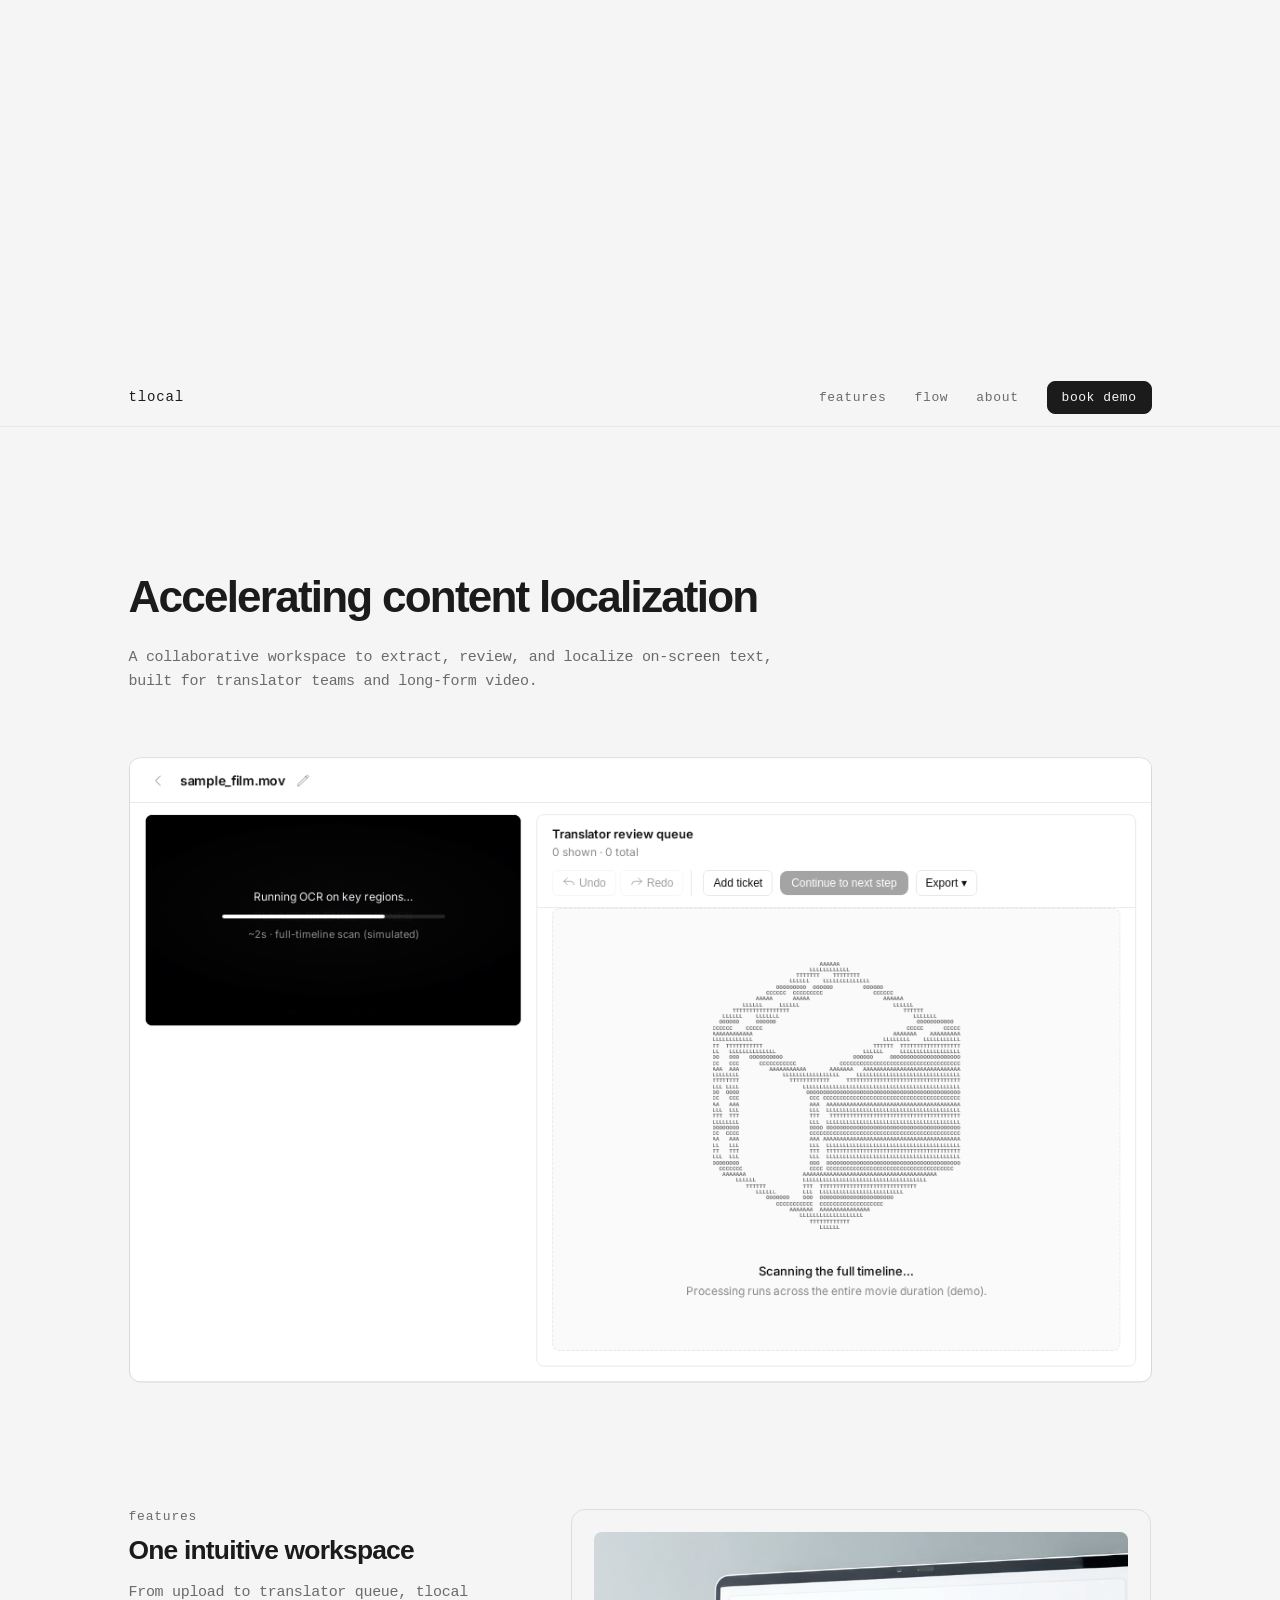
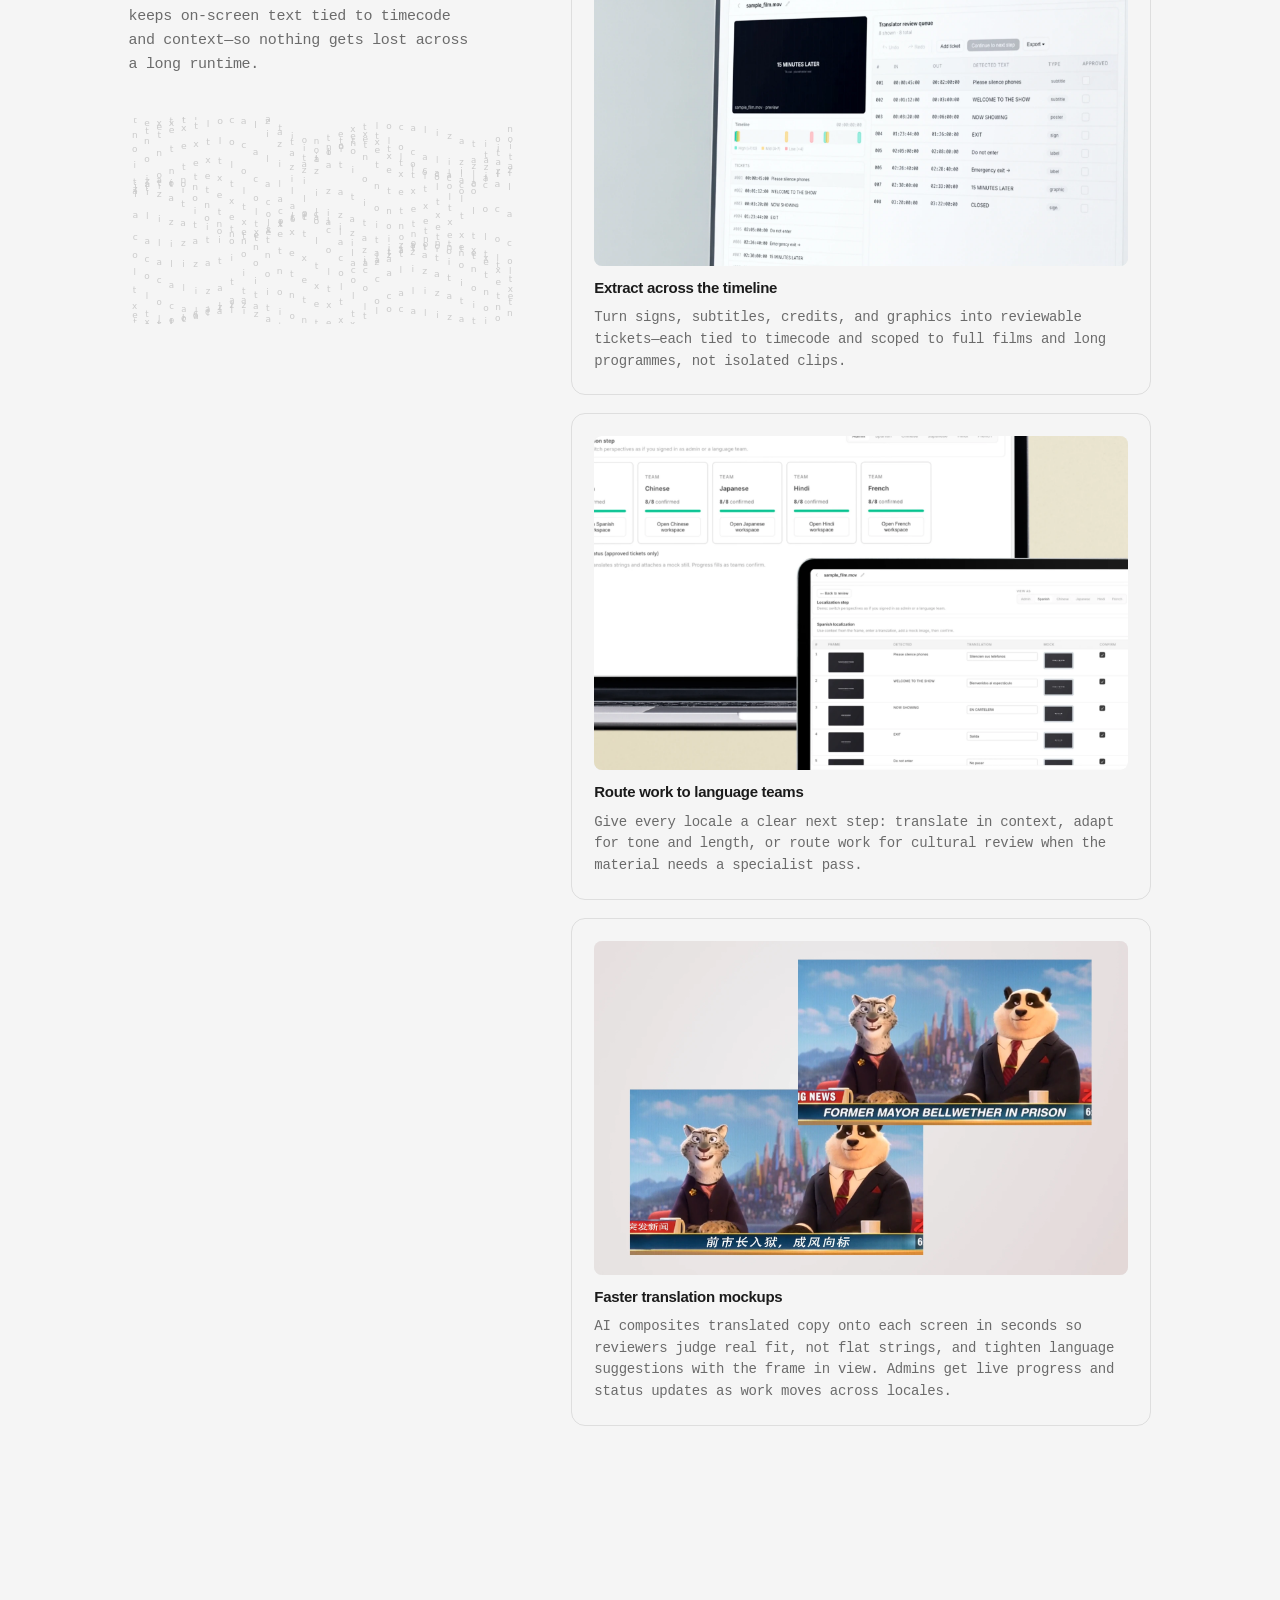
==== commit 6860ae9f: "animation fix and mobile" ====
--- a/index.html
+++ b/index.html
@@ -10,9 +10,9 @@
   <body>
     <header class="site-header">
       <div class="site-header-shell">
-        <div class="site-header-inner" style="display: flex; align-items: center; gap: 32px;">
+        <div class="site-header-inner">
           <a class="site-logo" href="index.html">tlocal</a>
-          <nav class="site-nav" aria-label="Primary" style="display: flex; gap: 28px;">
+          <nav class="site-nav" aria-label="Primary">
             <a href="index.html#features-heading">features</a>
             <a href="index.html#workflow-heading">flow</a>
             <a href="about.html">about</a>
@@ -29,18 +29,20 @@
     </header>
     <div class="shell">
       <main class="landing-column">
-        <div class="landing-intro">
-          <div class="hero-text-column">
-            <h1>Accelerating content localization</h1>
-            <p class="lede">
-              A collaborative workspace to extract, review, and localize on-screen text,<br />
-              built for translator teams and long-form video.
-            </p>
+        <div class="landing-hero-block">
+          <div class="landing-intro">
+            <div class="hero-text-column">
+              <h1>Accelerating content localization</h1>
+              <p class="lede">
+                A collaborative workspace to extract, review, and localize on-screen text,<br />
+                built for translator teams and long-form video.
+              </p>
+            </div>
           </div>
-        </div>
-        <div class="demo-frame">
-          <div class="demo-scale-wrap">
-            <iframe src="embed-demo.html" title="TLocal product demo" loading="lazy"></iframe>
+          <div class="demo-frame">
+            <div class="demo-scale-wrap">
+              <iframe src="embed-demo.html" title="TLocal product demo" loading="lazy"></iframe>
+            </div>
           </div>
         </div>
 
@@ -439,12 +441,9 @@
         if (!track || !row) return;
         var visualCol = track.querySelector('.flow-visual-col');
         var stickyStack = track.querySelector('.flow-visual-sticky');
-        var flowEyebrow = visualCol ? visualCol.querySelector('.section-eyebrow') : null;
-        var flowPlaceholder = visualCol ? visualCol.querySelector('.flow-placeholder-frame') : null;
         var stepsWrap = document.getElementById('flow-steps-wrap');
 
         var narrow = window.matchMedia('(max-width: 760px)');
-        var reduceMotion = window.matchMedia('(prefers-reduced-motion: reduce)');
         var headerEl = document.querySelector('.site-header');
         var root = document.documentElement;
         var fadeTick = false;
@@ -454,42 +453,43 @@
         }
 
         function updateFlowStepsMask() {
-          if (!stepsWrap || !flowEyebrow || !flowPlaceholder) return;
-          if (narrow.matches || reduceMotion.matches) {
+          if (!stepsWrap || !visualCol) return;
+          if (narrow.matches) {
             stepsWrap.style.maskImage = '';
             stepsWrap.style.webkitMaskImage = '';
             return;
           }
-          var winTop = flowEyebrow.getBoundingClientRect().top;
-          var winBottom = flowPlaceholder.getBoundingClientRect().bottom;
-          var winH = winBottom - winTop;
+          /* Top edge of the left flow column (eyebrow / title / lede / placeholder). Fade only when the
+           * steps list extends above that line (ys > 0 in steps-wrap coordinates). No bottom fade. */
           var W = stepsWrap.getBoundingClientRect();
           var h = Math.max(1, W.height);
-          var ys = winTop - W.top;
-          var ye = winBottom - W.top;
-          var fade = Math.max(24, Math.min(88, winH * 0.12));
-
-          if (winH < 24 || ye <= 0 || ys >= h) {
-            var hidden = 'linear-gradient(to bottom, transparent 0px, transparent ' + h + 'px)';
-            stepsWrap.style.webkitMaskImage = hidden;
-            stepsWrap.style.maskImage = hidden;
+          var flowTop = visualCol.getBoundingClientRect().top;
+          var ys = flowTop - W.top;
+          /* Wider, eased ramp so the fade reads softer (multi-stop luminance mask) */
+          var fade = Math.max(56, Math.min(160, h * 0.18));
+
+          /* No fade if list aligns at/under the flow column top, or the flow block sits entirely below this list */
+          if (ys <= 0 || ys >= h) {
+            stepsWrap.style.webkitMaskImage = '';
+            stepsWrap.style.maskImage = '';
             return;
           }
 
-          var a = Math.min(h, ys + fade);
-          var b = Math.max(0, ye - fade);
-          if (a > b) {
-            var mid = (Math.max(0, ys) + Math.min(h, ye)) * 0.5;
-            a = Math.max(0, mid - 2);
-            b = Math.min(h, mid + 2);
-          }
-          /* mask: white = show list, transparent = fade (luminance/alpha) */
+          var a0 = Math.min(h, ys + fade * 0.22);
+          var a1 = Math.min(h, ys + fade * 0.55);
+          var a2 = Math.min(h, ys + fade);
           var grad =
-            'linear-gradient(to bottom, transparent 0px, #fff ' +
-            a +
+            'linear-gradient(to bottom, ' +
+            'transparent 0px, ' +
+            'rgba(255,255,255,0.18) ' +
+            a0 +
+            'px, ' +
+            'rgba(255,255,255,0.62) ' +
+            a1 +
+            'px, ' +
+            '#fff ' +
+            a2 +
             'px, #fff ' +
-            b +
-            'px, transparent ' +
             h +
             'px)';
           stepsWrap.style.webkitMaskImage = grad;
@@ -536,7 +536,6 @@
         window.addEventListener('resize', layout);
         window.addEventListener('scroll', scheduleFlowFade, { passive: true });
         narrow.addEventListener('change', layout);
-        reduceMotion.addEventListener('change', scheduleFlowFade);
 
         layout();
         window.addEventListener('load', function () {
@@ -555,6 +554,7 @@
           });
           if (stepsWrap) ro.observe(stepsWrap);
           if (stickyStack) ro.observe(stickyStack);
+          if (visualCol) ro.observe(visualCol);
         }
       })();
     </script>
--- a/css/site.css
+++ b/css/site.css
@@ -76,7 +76,7 @@
   flex-wrap: wrap;
   align-items: center;
   justify-content: space-between;
-  gap: 12px 20px;
+  gap: 32px;
 }
 
 .site-logo {
@@ -104,7 +104,7 @@
   flex-wrap: wrap;
   align-items: center;
   justify-content: flex-end;
-  gap: 6px 18px;
+  gap: 28px;
 }
 
 .site-nav a:not(.btn) {
@@ -147,6 +147,29 @@
   color: var(--bg);
 }
 
+@media (max-width: 760px) {
+  .site-header-inner {
+    flex-wrap: nowrap;
+    gap: 12px 16px;
+  }
+
+  .site-nav {
+    flex-wrap: nowrap;
+    gap: 14px 18px;
+    min-width: 0;
+  }
+
+  .site-header .site-nav a[href*='features-heading'],
+  .site-header .site-nav a[href*='workflow-heading'] {
+    display: none;
+  }
+
+  .site-header .btn {
+    padding: 6px 12px;
+    font-size: 12px;
+  }
+}
+
 #features-heading,
 #workflow-heading,
 #cta-heading {
@@ -170,6 +193,10 @@
   width: 100%;
   margin-inline: auto;
   overflow: visible;
+}
+
+.landing-hero-block {
+  width: 100%;
 }
 
 .landing-intro {
@@ -261,12 +288,7 @@
 .partners-logos li {
   display: flex;
   align-items: center;
-  opacity: 0.62;
-  transition: opacity 0.5s cubic-bezier(0.4, 0, 0.2, 1);
-}
-
-.partners-logos li:hover {
-  opacity: 1;
+  cursor: pointer;
 }
 
 .partners-logos img {
@@ -275,12 +297,15 @@
   width: auto;
   max-width: min(176px, 40vw);
   object-fit: contain;
-}
-
-@media (prefers-reduced-motion: reduce) {
-  .partners-logos li {
-    transition-duration: 0.22s;
-  }
+  opacity: 0.72;
+  transition:
+    opacity 0.35s cubic-bezier(0.4, 0, 0.2, 1),
+    filter 0.35s cubic-bezier(0.4, 0, 0.2, 1);
+}
+
+.partners-logos li:hover img {
+  opacity: 1;
+  filter: brightness(0.42);
 }
 
 @media (max-width: 560px) {
@@ -576,13 +601,20 @@
   min-width: 0;
 }
 
-/* Scroll-linked fade: mask updated from JS to match left column (eyebrow → placeholder) */
+/* Scroll-linked fade: mask from JS — top fade only when list sits above .flow-visual-col top */
 .flow-steps-wrap {
   min-width: 0;
   -webkit-mask-size: 100% 100%;
   mask-size: 100% 100%;
   -webkit-mask-repeat: no-repeat;
   mask-repeat: no-repeat;
+}
+
+@media (min-width: 761px) {
+  .flow-section .flow-steps-wrap {
+    /* Start the step list slightly lower so the top fade feels less abrupt vs the left column */
+    padding-top: clamp(28px, 5vw, 52px);
+  }
 }
 
 .flow-visual-col {
@@ -700,13 +732,6 @@
 
   .flow-steps li {
     padding: clamp(18px, 3vw, 24px) 0;
-  }
-}
-
-@media (prefers-reduced-motion: reduce) {
-  .flow-section .flow-steps-wrap {
-    -webkit-mask-image: none !important;
-    mask-image: none !important;
   }
 }
 
@@ -1133,8 +1158,6 @@
   overflow: hidden;
   border-radius: 8px;
   /* Grayscale on wrapper so `transform` on the img still works (filter+transform on same node breaks zoom in WebKit) */
-  filter: grayscale(100%);
-  -webkit-filter: grayscale(100%);
 }
 
 .about-team__img {
@@ -1154,17 +1177,7 @@
 }
 
 .about-team__link:hover .about-team__img {
-  transform: scale3d(1.12, 1.12, 1);
-}
-
-@media (prefers-reduced-motion: reduce) {
-  .about-team__img {
-    transition: none;
-  }
-
-  .about-team__link:hover .about-team__img {
-    transform: scale3d(1, 1, 1);
-  }
+  transform: scale3d(1.05, 1.05, 1);
 }
 
 .simple-page__body--about ul.about-team__names {
@@ -1256,19 +1269,54 @@
   }
 }
 
-@media (prefers-reduced-motion: no-preference) {
-  .stagger-scope .stagger-item {
-    opacity: 0;
-    transform: translate3d(0, 16px, 0);
-  }
-
-  /* Partner logo rows also use opacity transitions; disable so keyframe stagger wins */
+/* Section entrance stagger (see @media (prefers-reduced-motion: reduce) below for OS “Reduce motion”). */
+.stagger-scope .stagger-item {
+  opacity: 0;
+  transform: translate3d(0, 16px, 0);
+}
+
+/* Logo <li> is the stagger target; no transition on li so keyframe opacity wins (hover uses img filter). */
+.stagger-scope .partners-logos li.stagger-item {
+  transition: none;
+}
+
+.stagger-scope.is-stagger-visible .stagger-item {
+  animation: stagger-fade-in 0.58s cubic-bezier(0.22, 1, 0.36, 1) both;
+  animation-delay: calc(var(--stagger-i, 0) * 0.052s);
+}
+
+/* Testimonial cards: slightly longer run + spacing between bubbles */
+.stagger-scope.partners-section.is-stagger-visible .review-card.stagger-item {
+  animation-duration: 0.7s;
+  animation-delay: calc(var(--stagger-i, 0) * 0.068s);
+}
+
+/*
+ * macOS “Reduce motion” / prefers-reduced-motion: reduce — Chrome & Safari may still throttle or
+ * zero-out motion. Re-assert the same rules inside this media query with !important so the site
+ * keeps full motion (explicit product choice for this marketing site).
+ */
+@media (prefers-reduced-motion: reduce) {
+  html {
+    scroll-behavior: smooth !important;
+  }
+
+  .stagger-scope:not(.is-stagger-visible) .stagger-item {
+    opacity: 0 !important;
+    transform: translate3d(0, 16px, 0) !important;
+  }
+
   .stagger-scope .partners-logos li.stagger-item {
-    transition: none;
+    transition: none !important;
   }
 
   .stagger-scope.is-stagger-visible .stagger-item {
-    animation: stagger-fade-in 0.58s cubic-bezier(0.22, 1, 0.36, 1) both;
-    animation-delay: calc(var(--stagger-i, 0) * 0.052s);
-  }
-}
+    animation: stagger-fade-in 0.58s cubic-bezier(0.22, 1, 0.36, 1) both !important;
+    animation-delay: calc(var(--stagger-i, 0) * 0.052s) !important;
+  }
+
+  .stagger-scope.partners-section.is-stagger-visible .review-card.stagger-item {
+    animation-duration: 0.9s !important;
+    animation-delay: calc(var(--stagger-i, 0) * 0.1s) !important;
+  }
+}
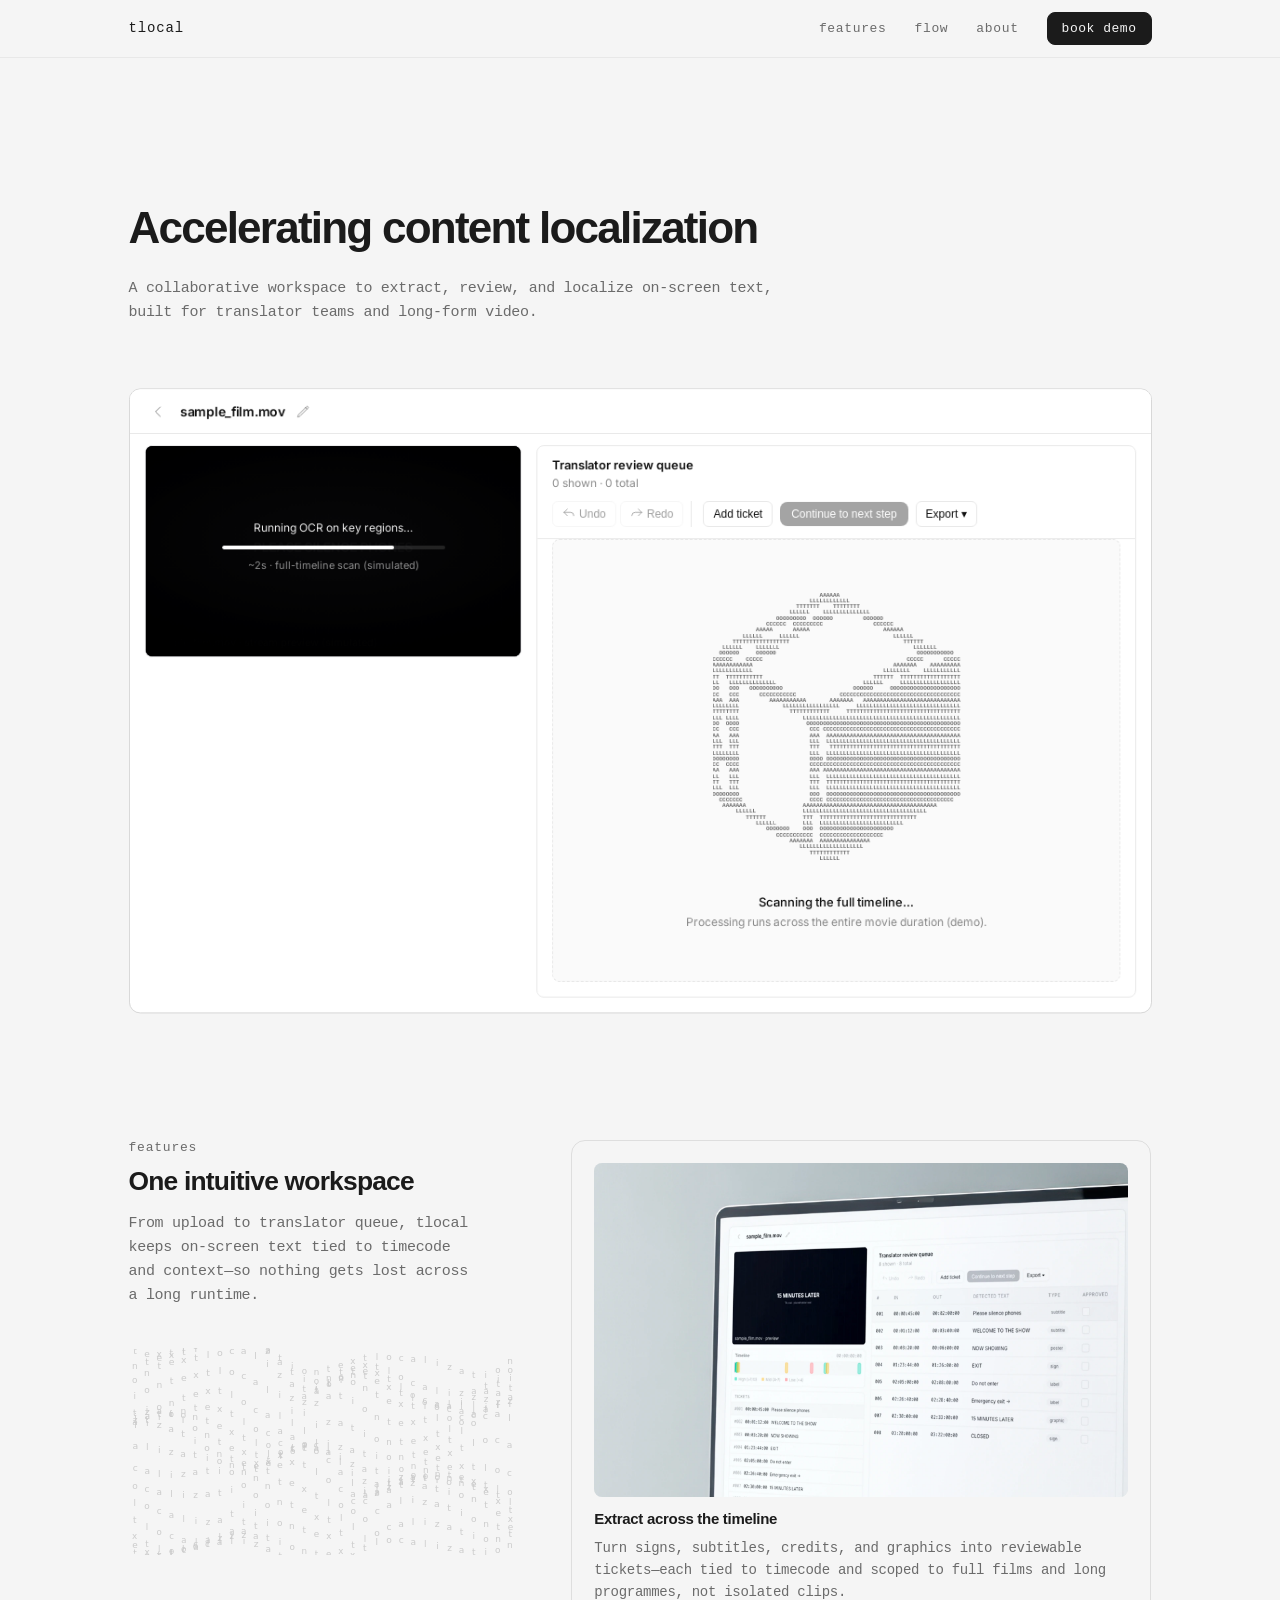
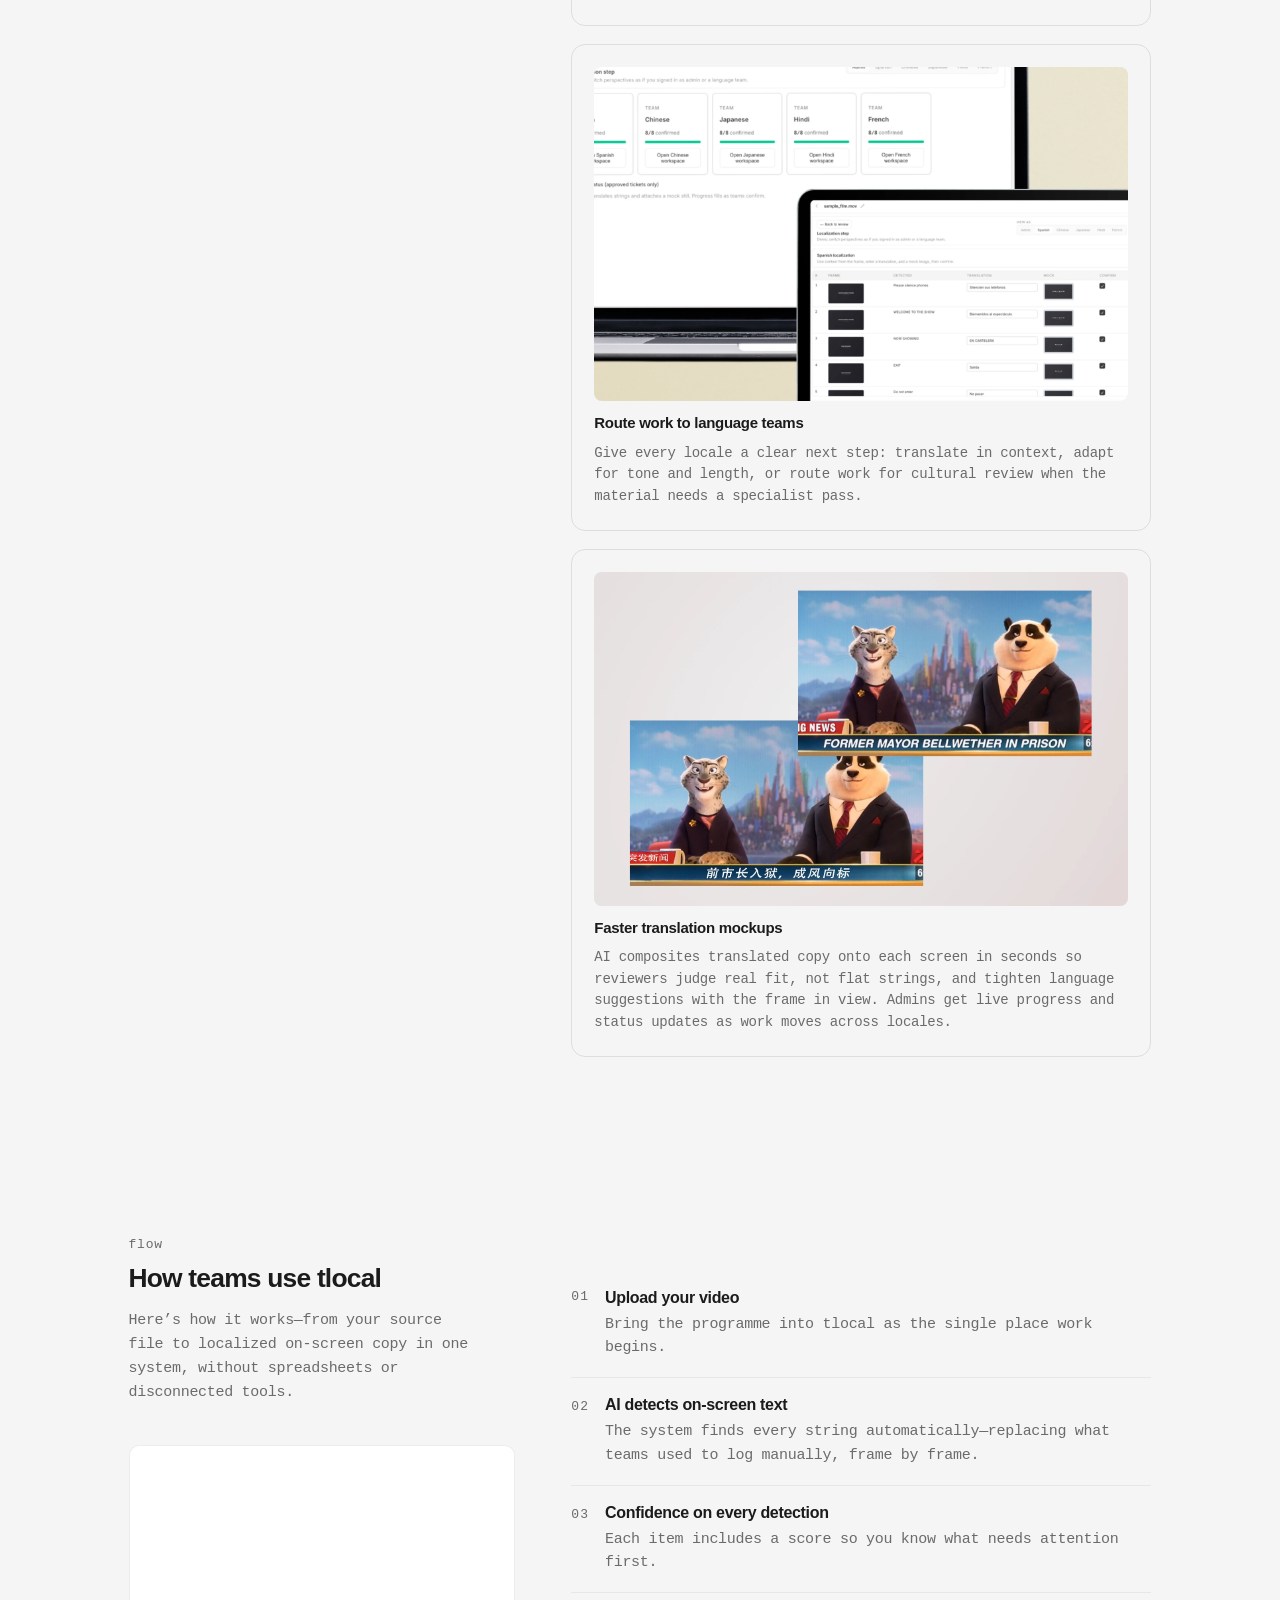
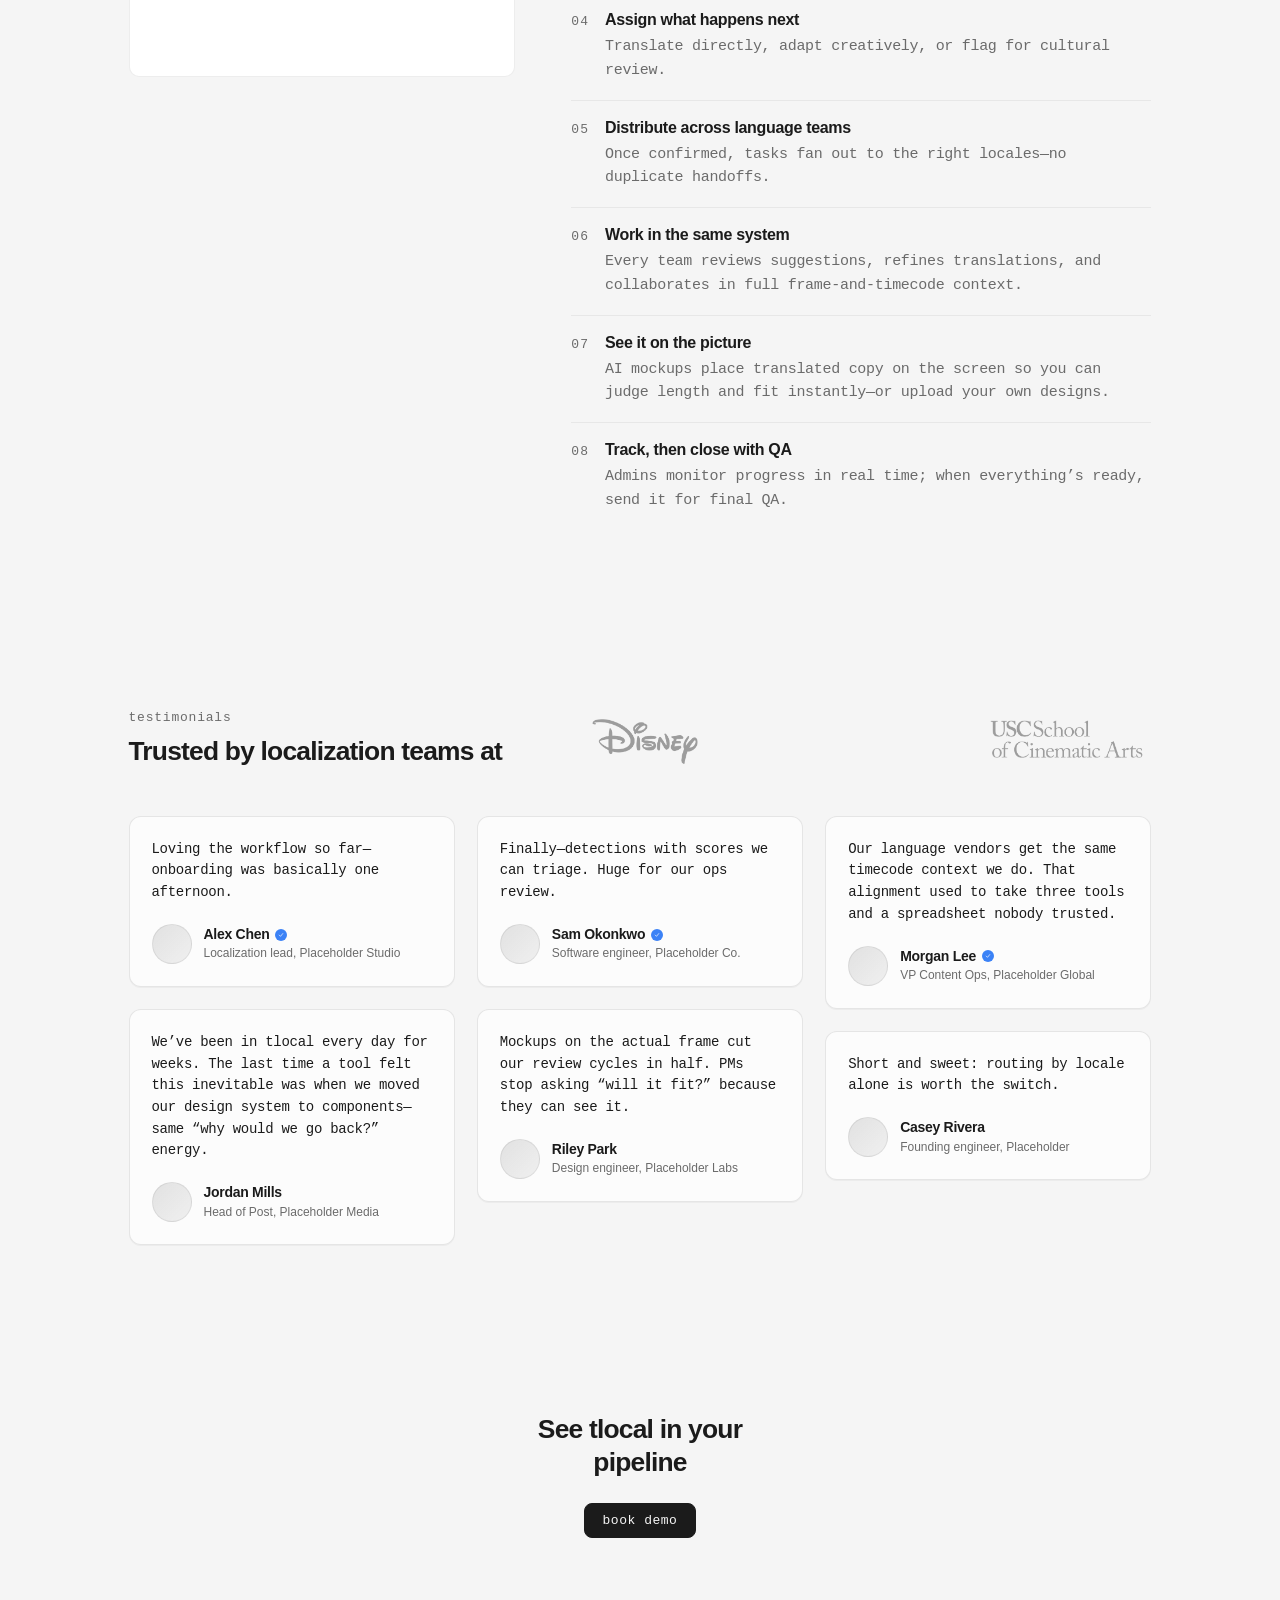
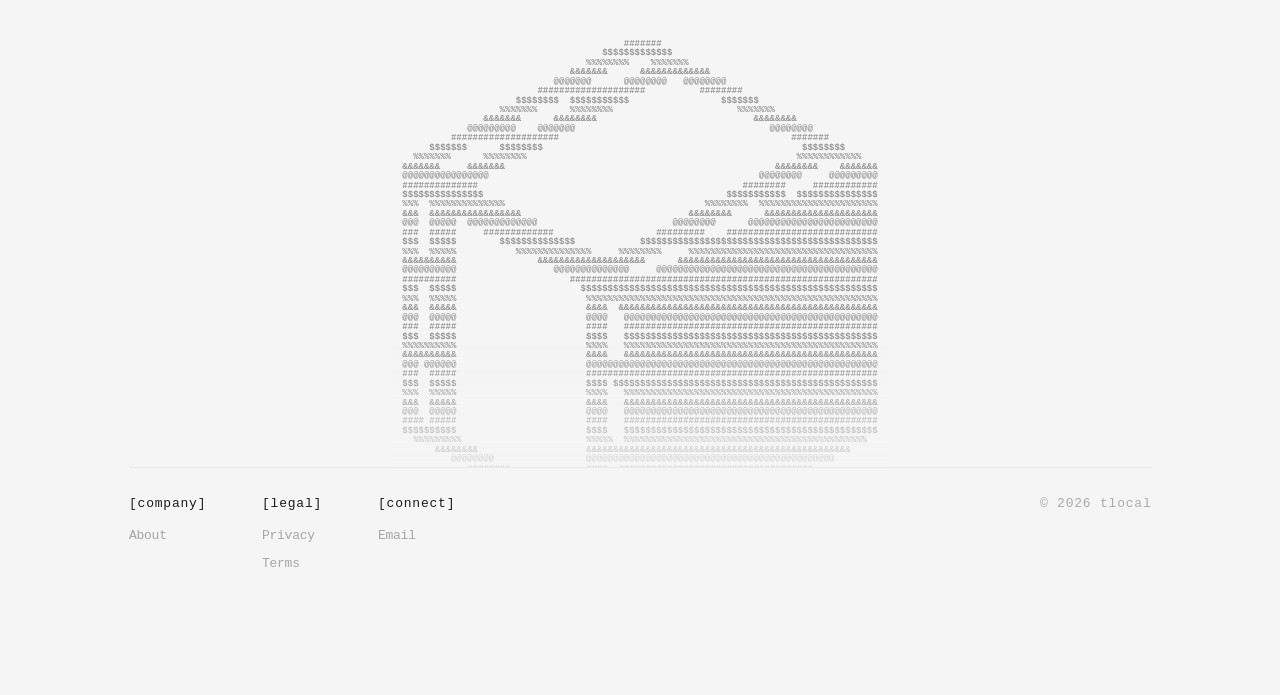
==== commit 05b305aa: "mobile fix 2" ====
--- a/index.html
+++ b/index.html
@@ -430,6 +430,7 @@
       </main>
     </div>
     <script src="js/page-stagger.js" defer></script>
+    <script src="js/lerp-scroll.js" defer></script>
     <script src="js/landing-cube.js" defer></script>
     <script src="js/workspace-dot-grid.js" defer></script>
     <script>
--- a/css/site.css
+++ b/css/site.css
@@ -1012,6 +1012,16 @@
   pointer-events: none;
 }
 
+@media (max-width: 760px) {
+  /*
+   * Let touches hit the iframe document so pan-y + overscroll chaining (product-demo.css) can
+   * scroll the parent page; pointer-events: none breaks this on many mobile browsers.
+   */
+  .demo-scale-wrap iframe {
+    pointer-events: auto;
+  }
+}
+
 /* About, privacy, terms */
 .simple-page {
   width: 100%;
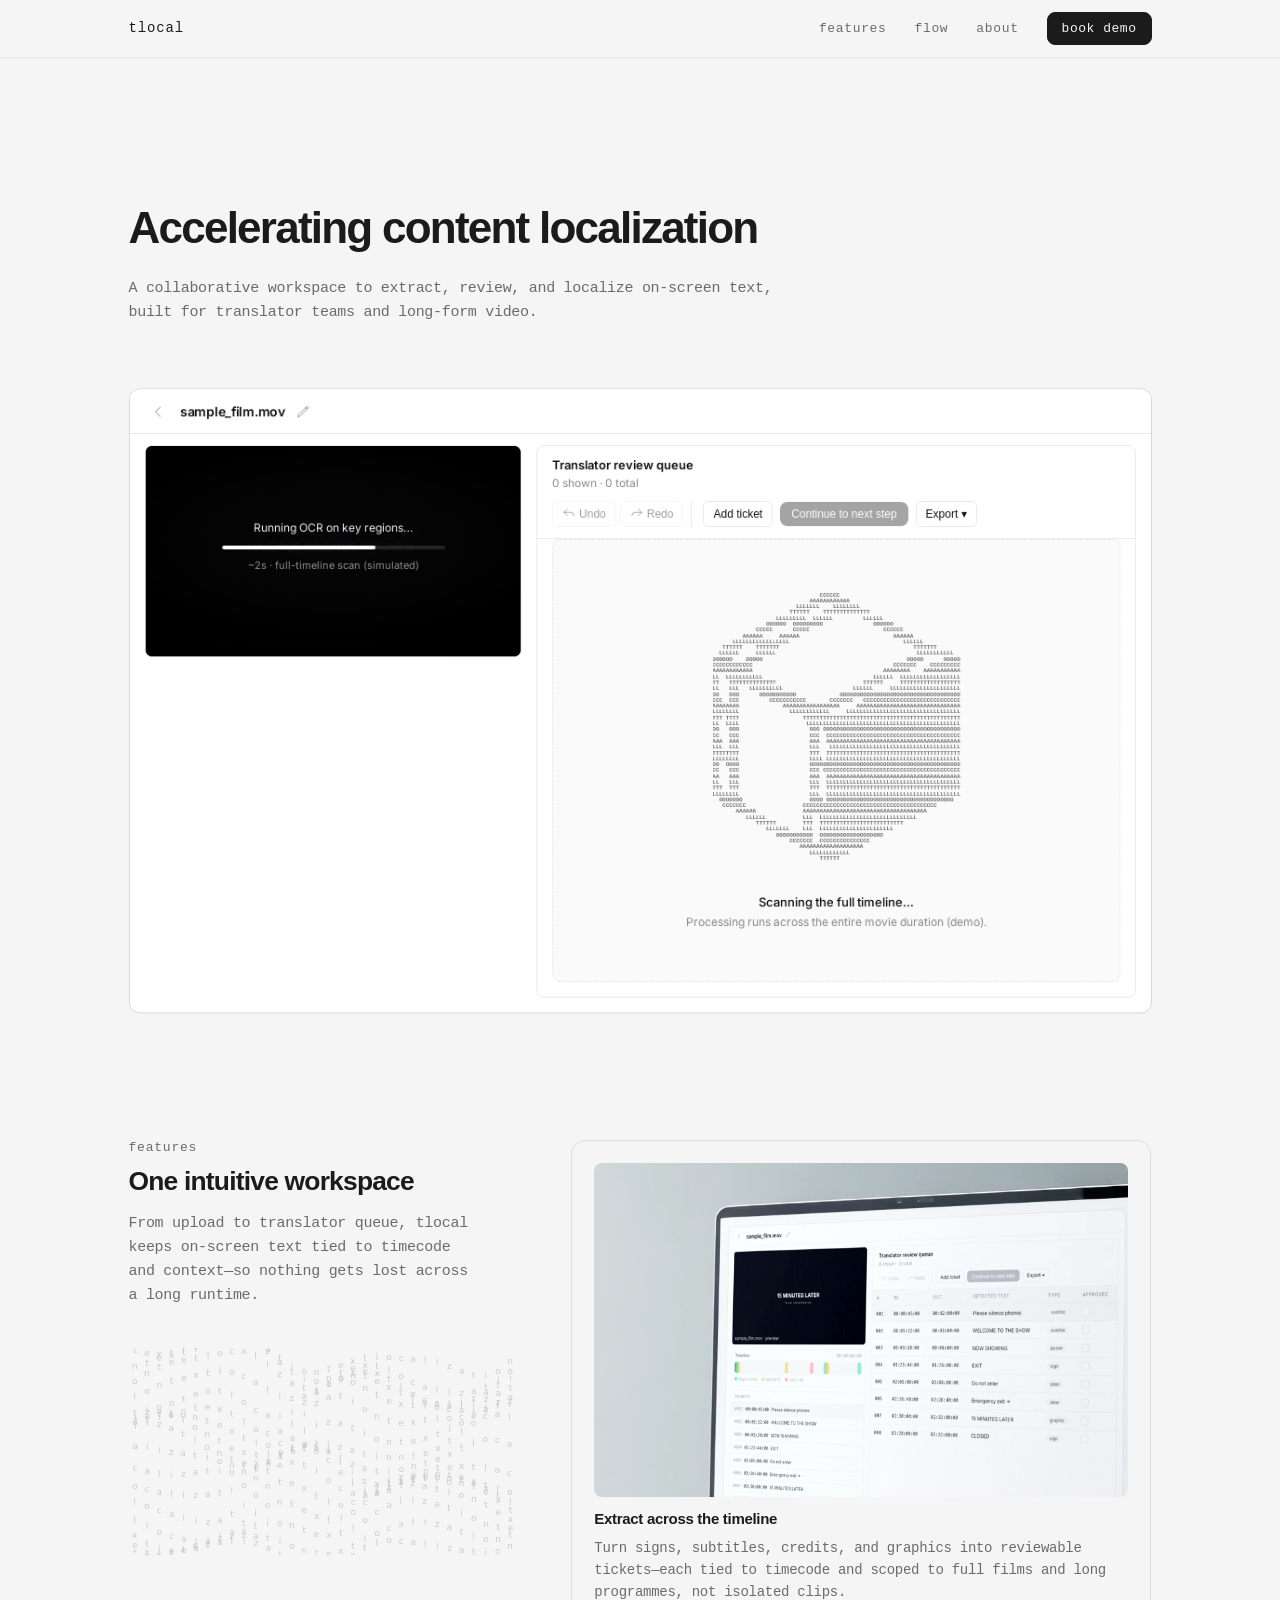
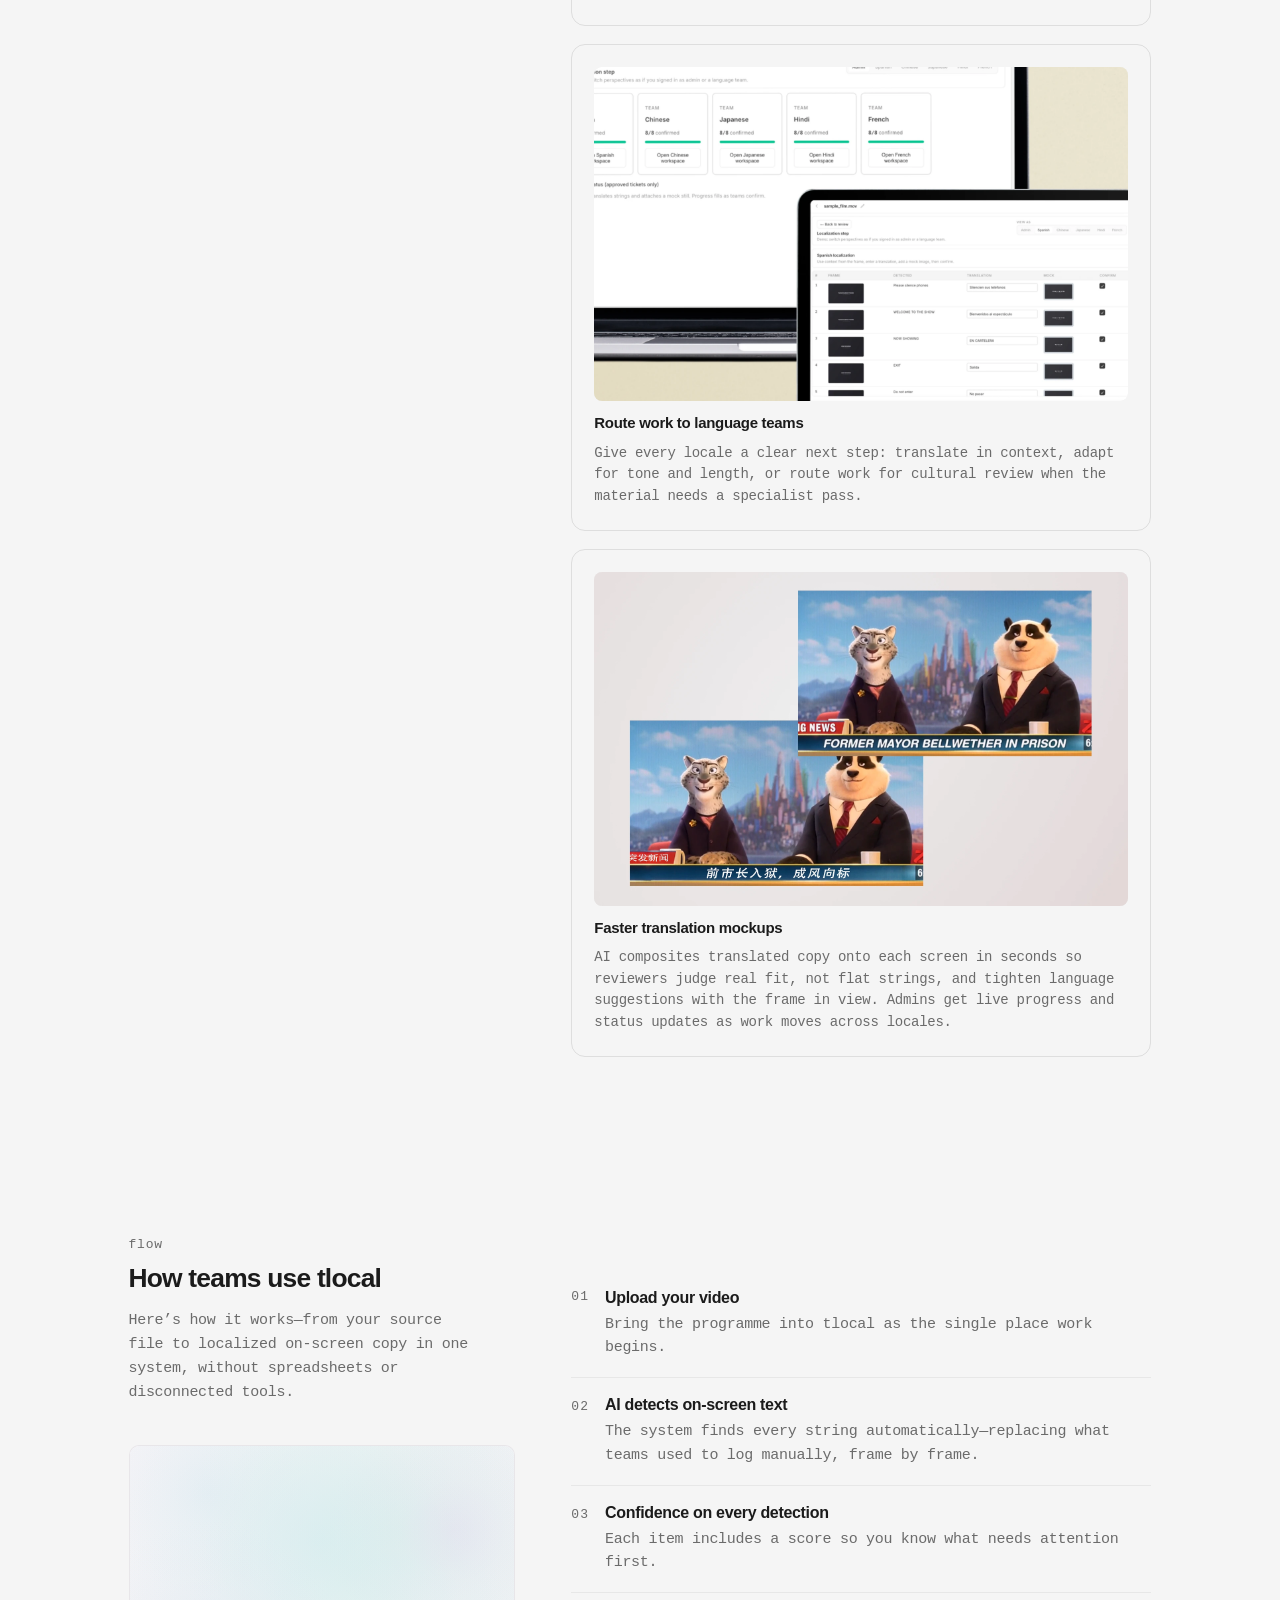
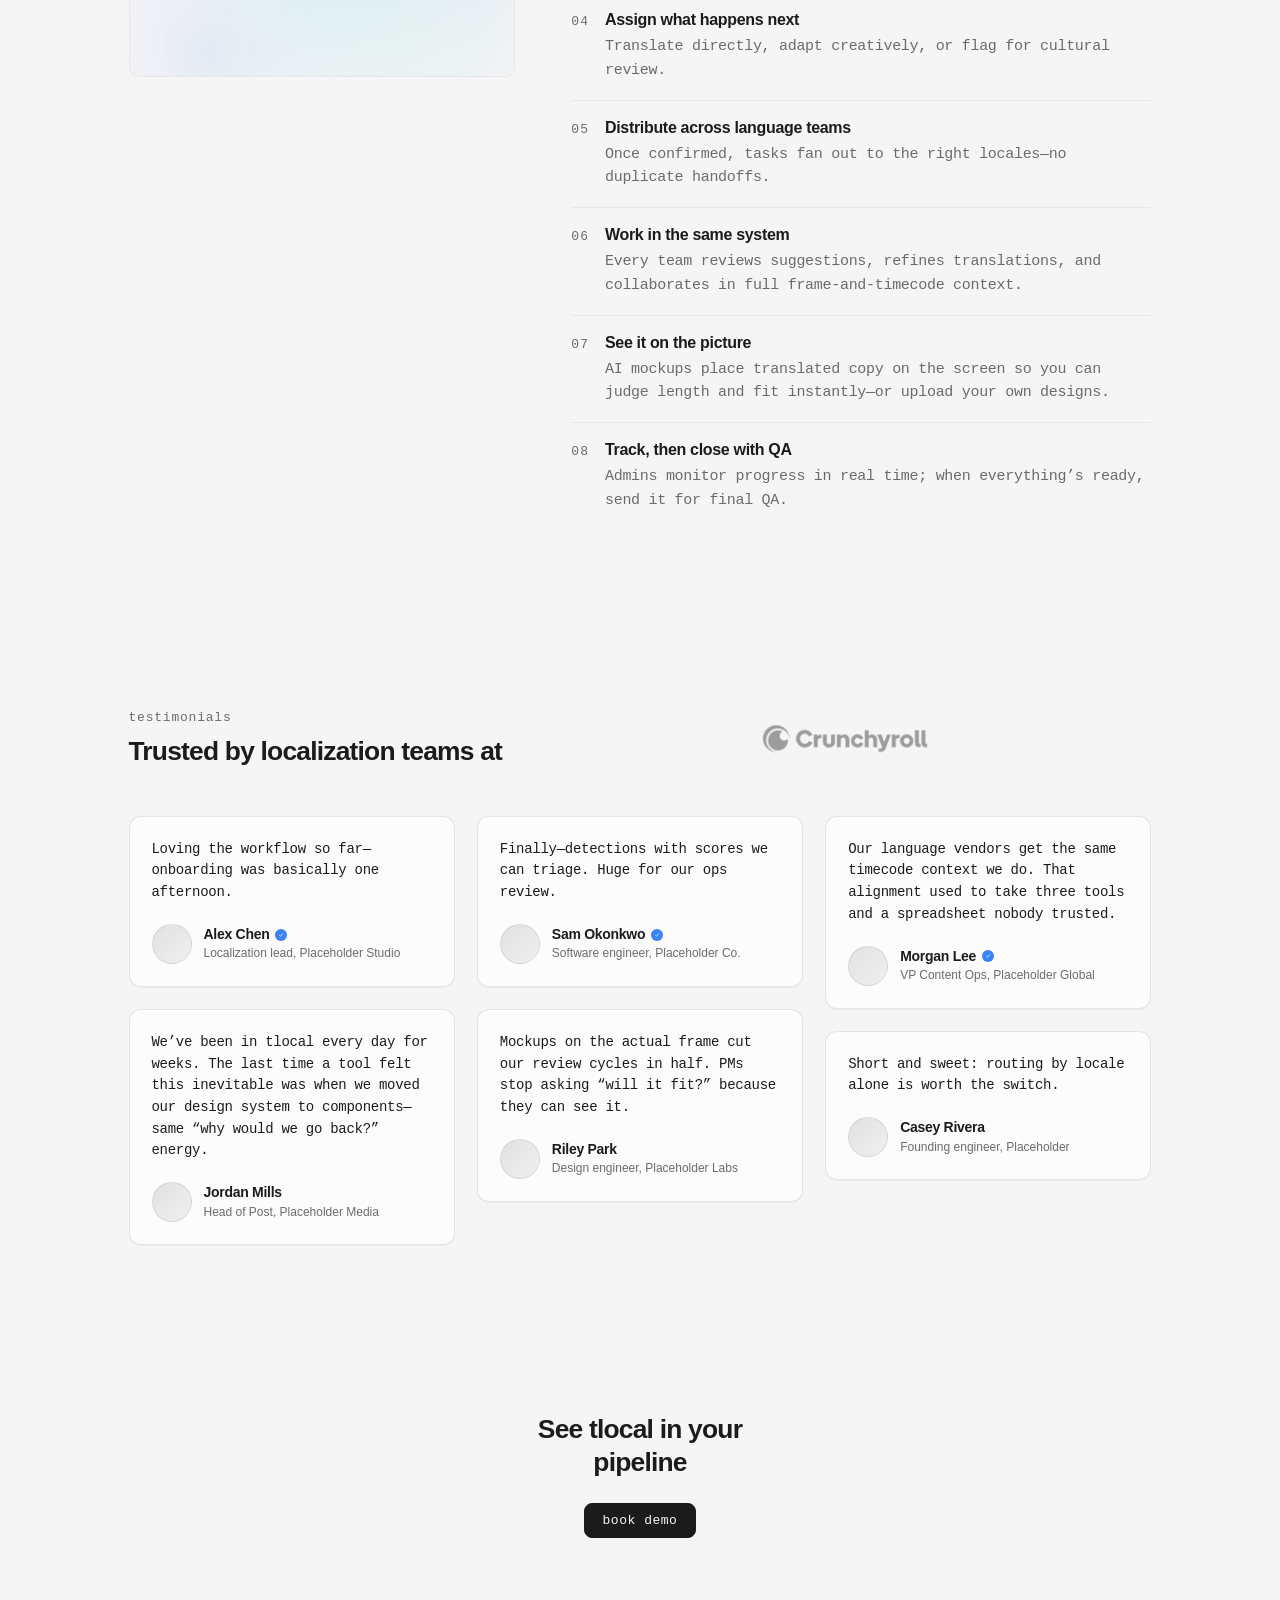
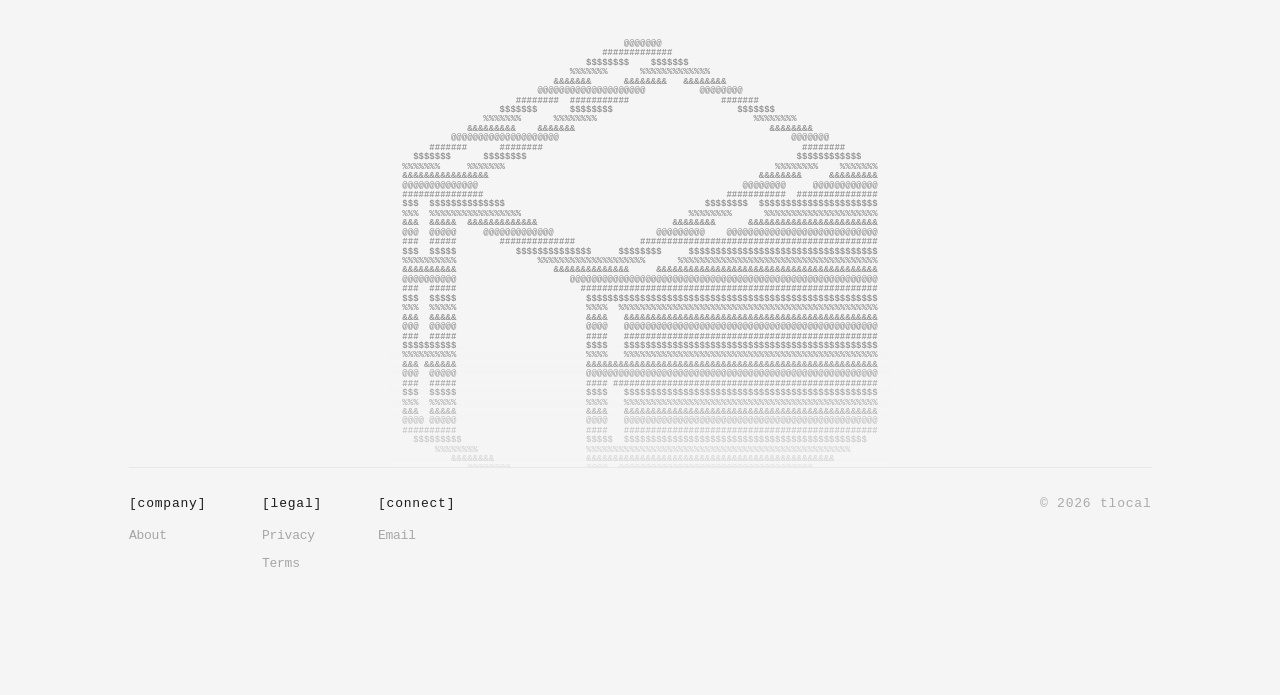
==== commit 1020431c: "gradient" ====
--- a/index.html
+++ b/index.html
@@ -134,7 +134,9 @@
                         Here’s how it works—from your source file to localized on-screen copy in one system,
                         without spreadsheets or disconnected tools.
                       </p>
-                      <div class="flow-placeholder-frame" aria-hidden="true"></div>
+                      <div class="flow-placeholder-frame" id="flow-liquid-frame" aria-hidden="true">
+                        <canvas></canvas>
+                      </div>
                     </div>
                   </div>
                 </aside>
@@ -433,6 +435,7 @@
     <script src="js/lerp-scroll.js" defer></script>
     <script src="js/landing-cube.js" defer></script>
     <script src="js/workspace-dot-grid.js" defer></script>
+    <script src="js/flow-liquid.js" defer></script>
     <script>
       document.getElementById('y').textContent = String(new Date().getFullYear());
 
--- a/css/site.css
+++ b/css/site.css
@@ -651,8 +651,20 @@
   margin: clamp(20px, 4vw, 32px) 0 0;
   border-radius: 10px;
   border: 1px solid rgba(27, 27, 27, 0.08);
-  background: #fff;
+  background: #faf7fb;
   aspect-ratio: 5 / 3;
+  position: relative;
+  overflow: hidden;
+}
+
+/* Absolute fill so % height never collapses before aspect-ratio resolves */
+.flow-section .flow-placeholder-frame canvas {
+  position: absolute;
+  left: 0;
+  top: 0;
+  width: 100%;
+  height: 100%;
+  display: block;
 }
 
 .flow-section .flow-steps li:first-child {
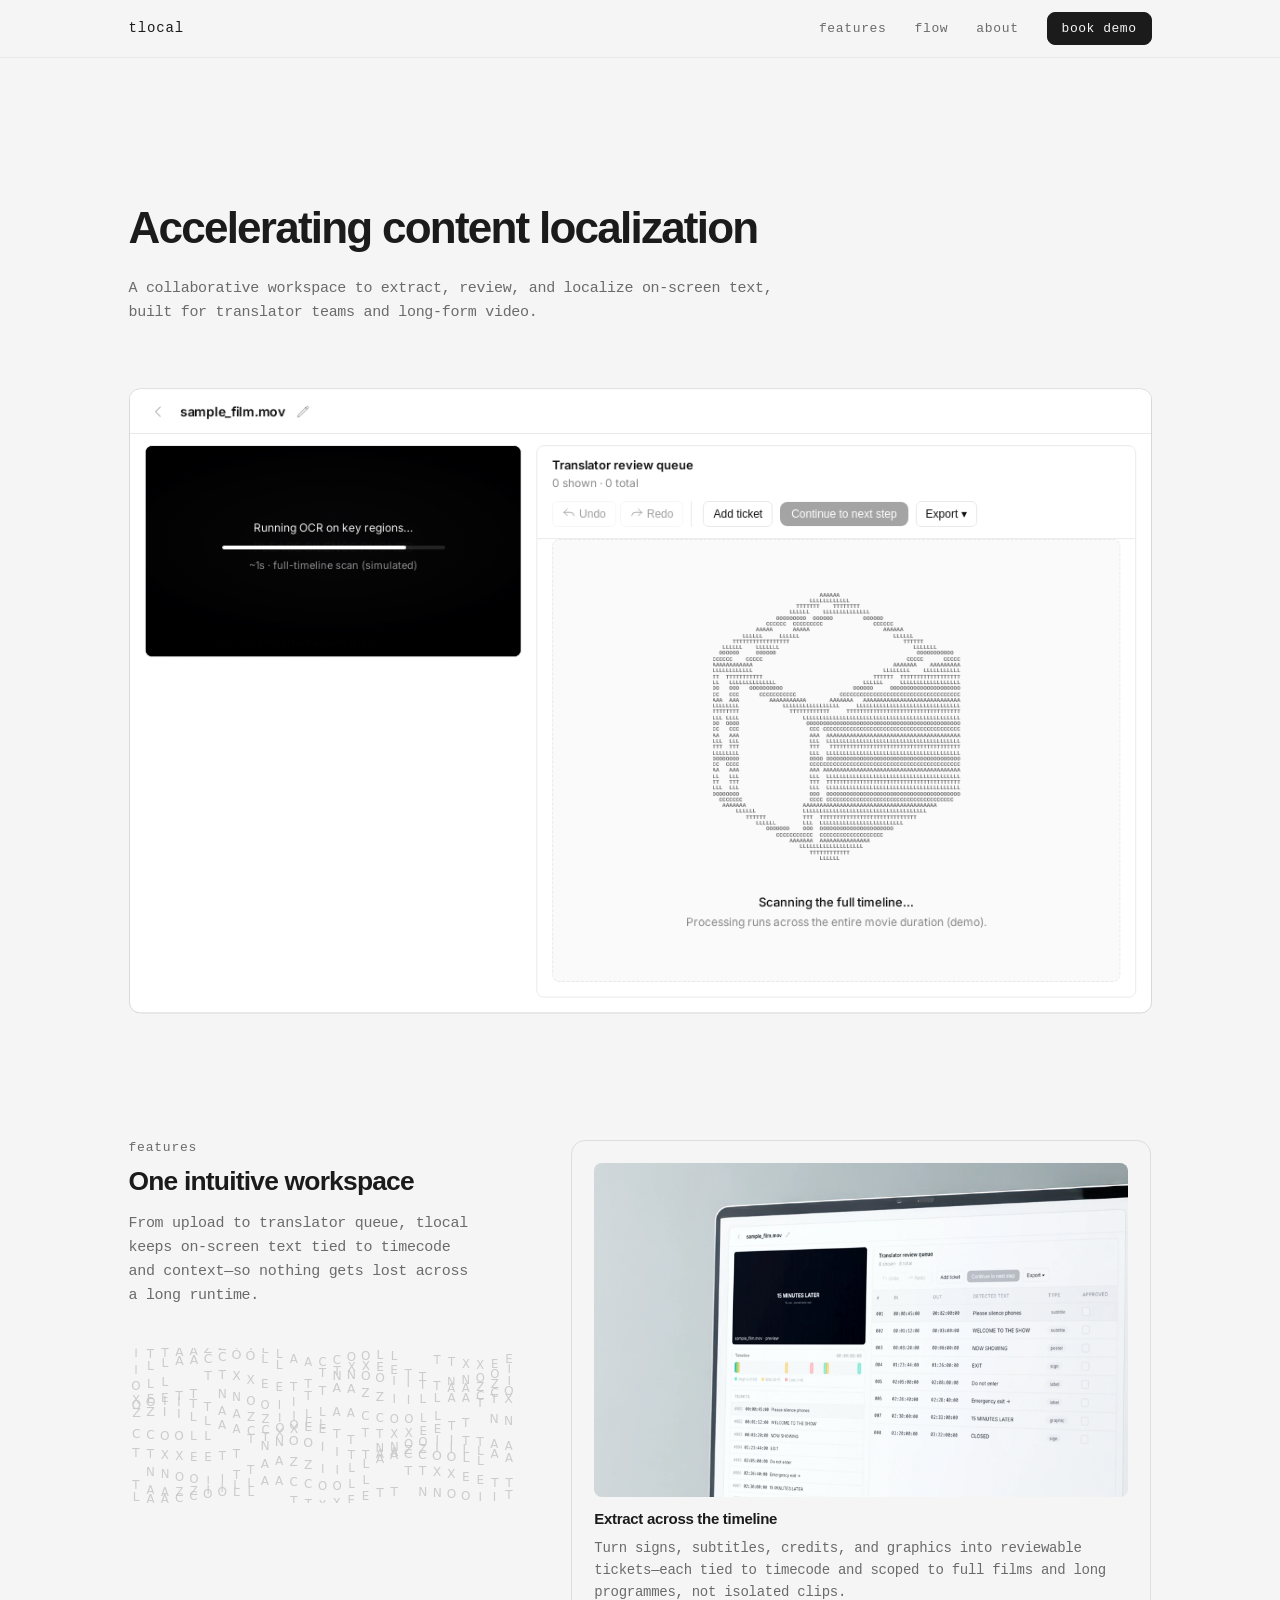
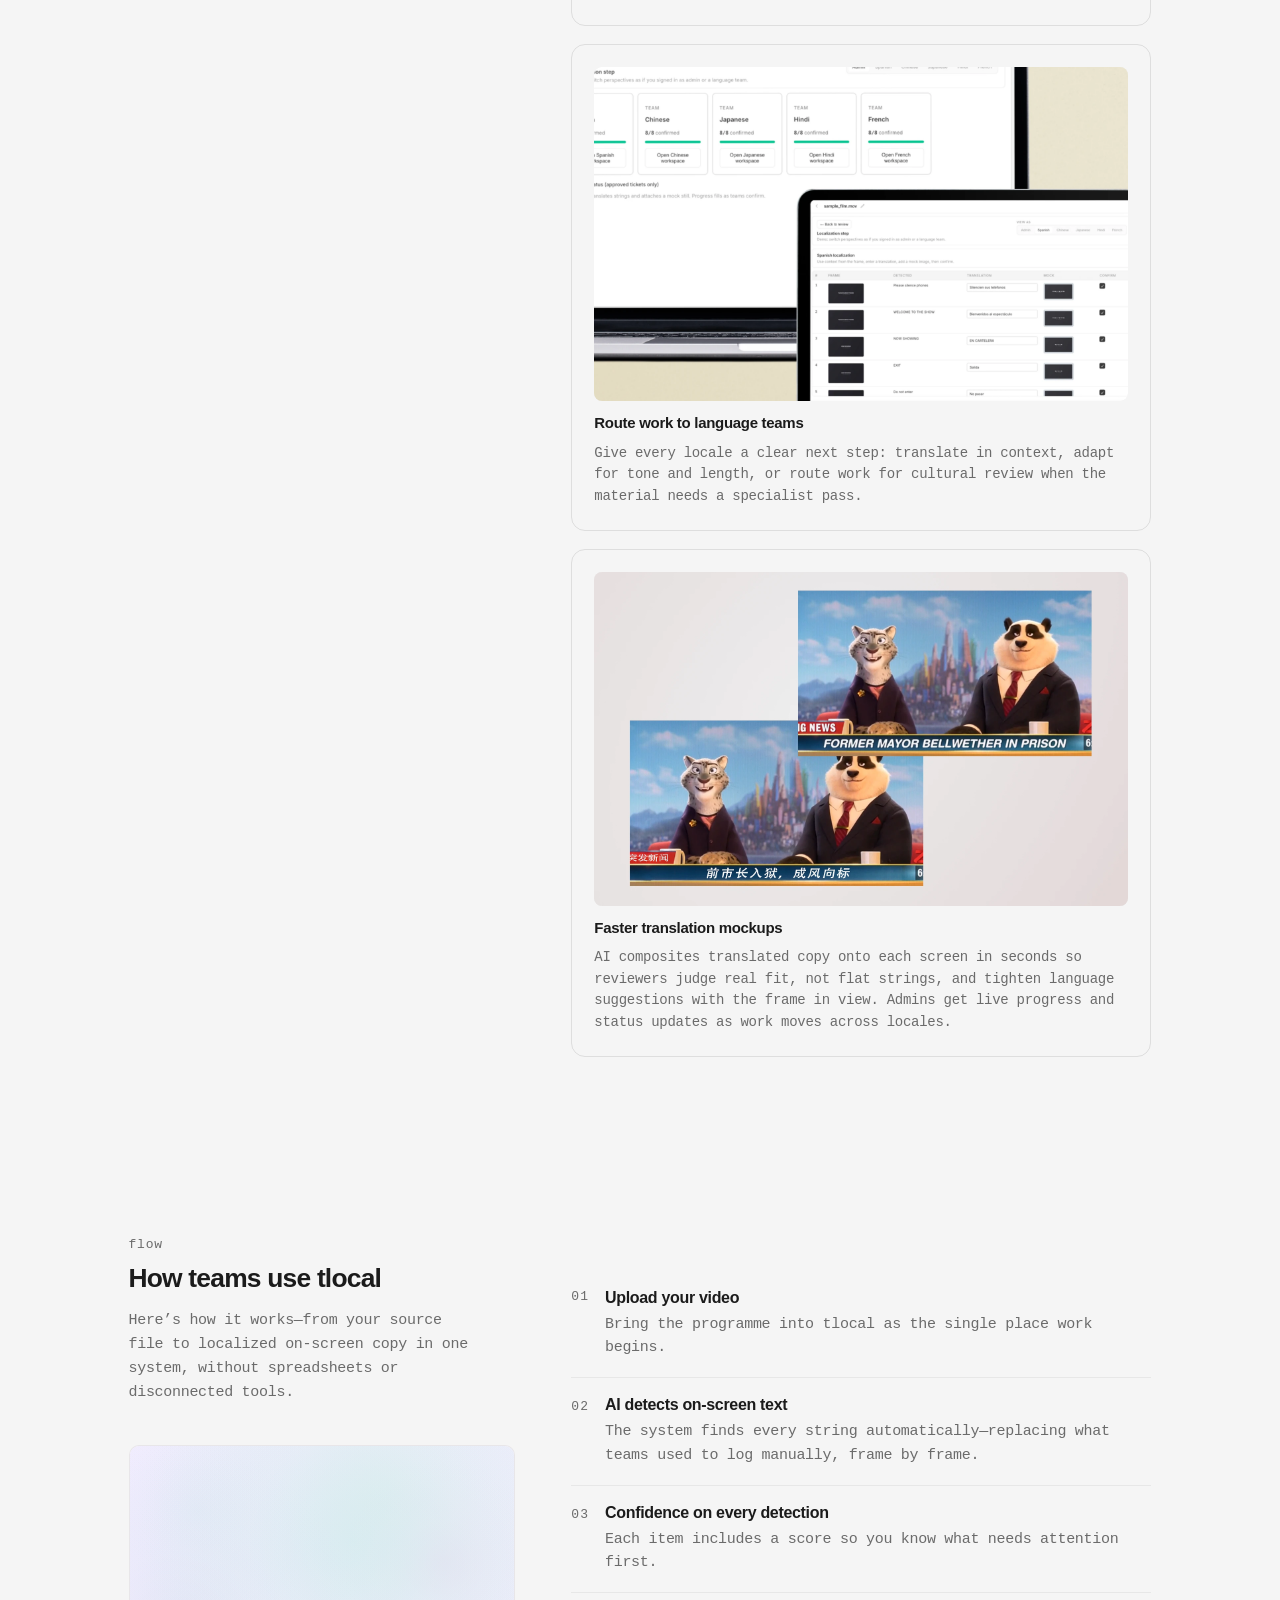
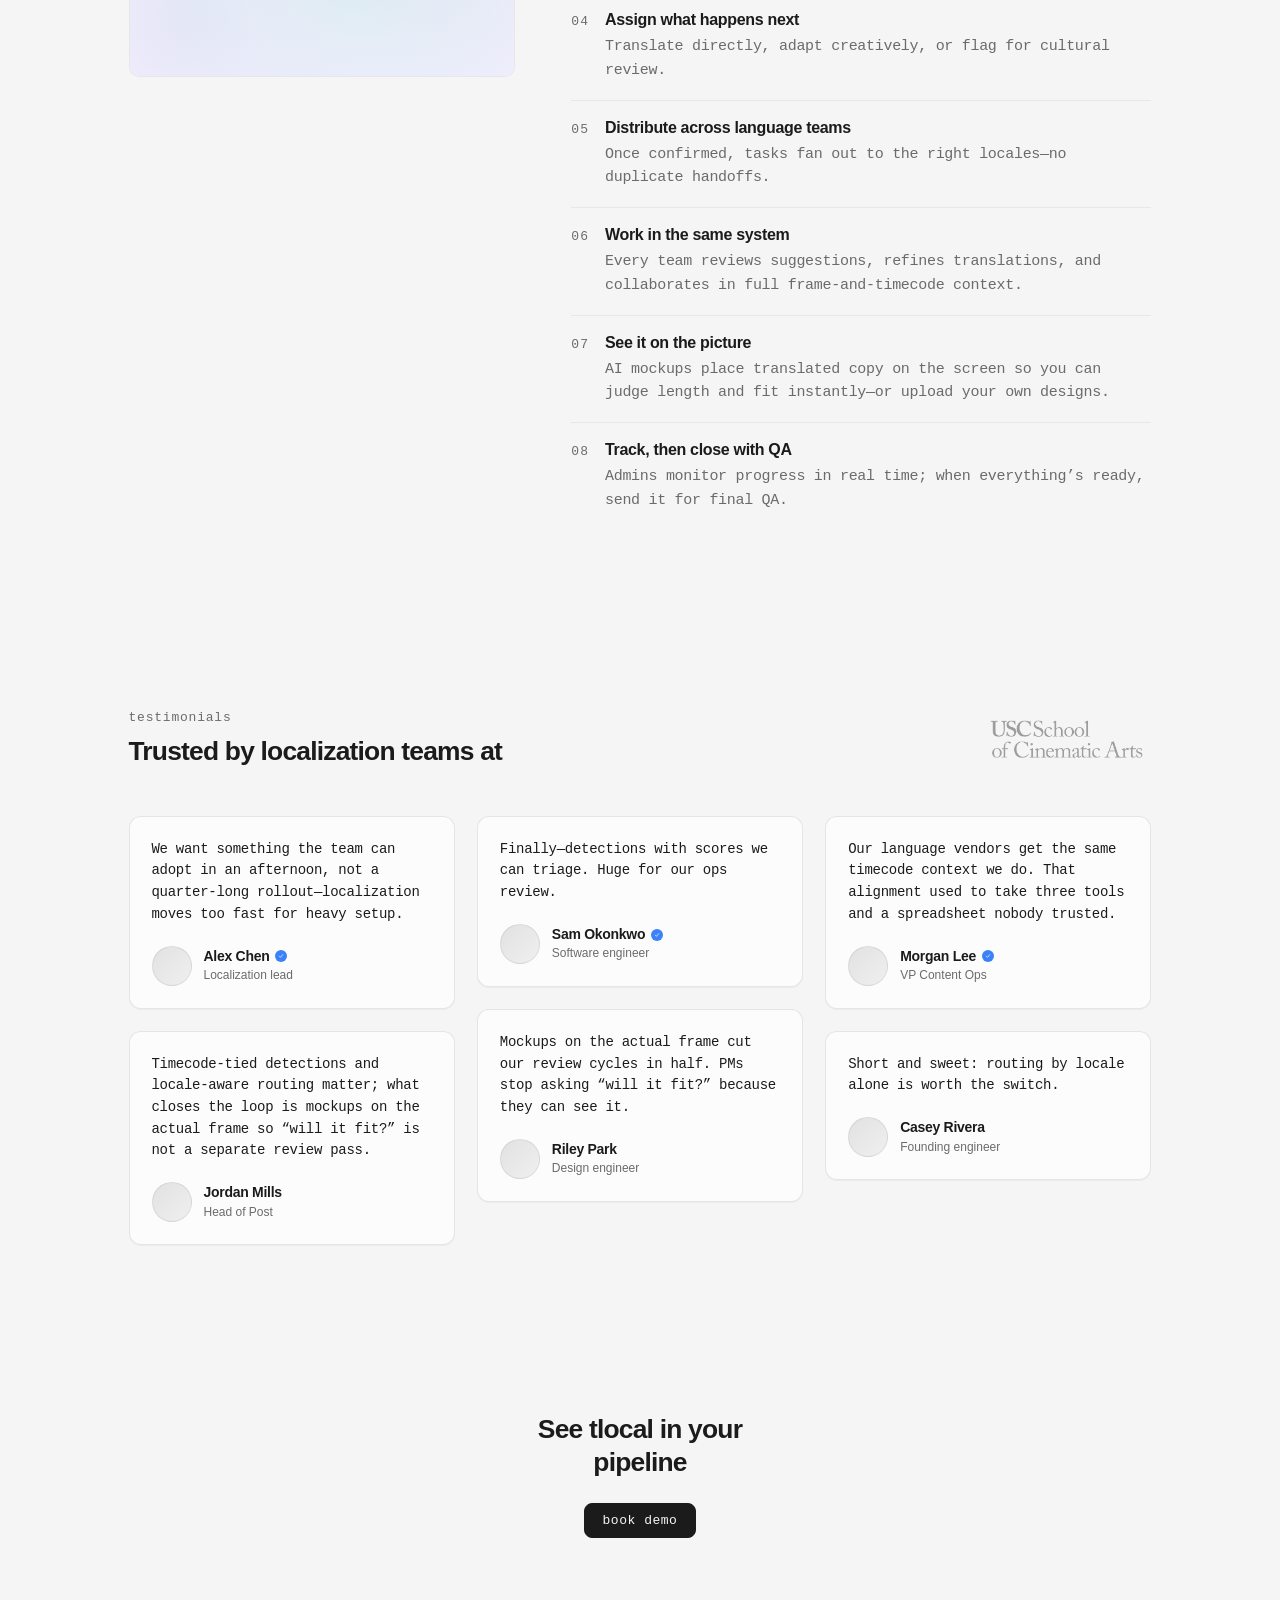
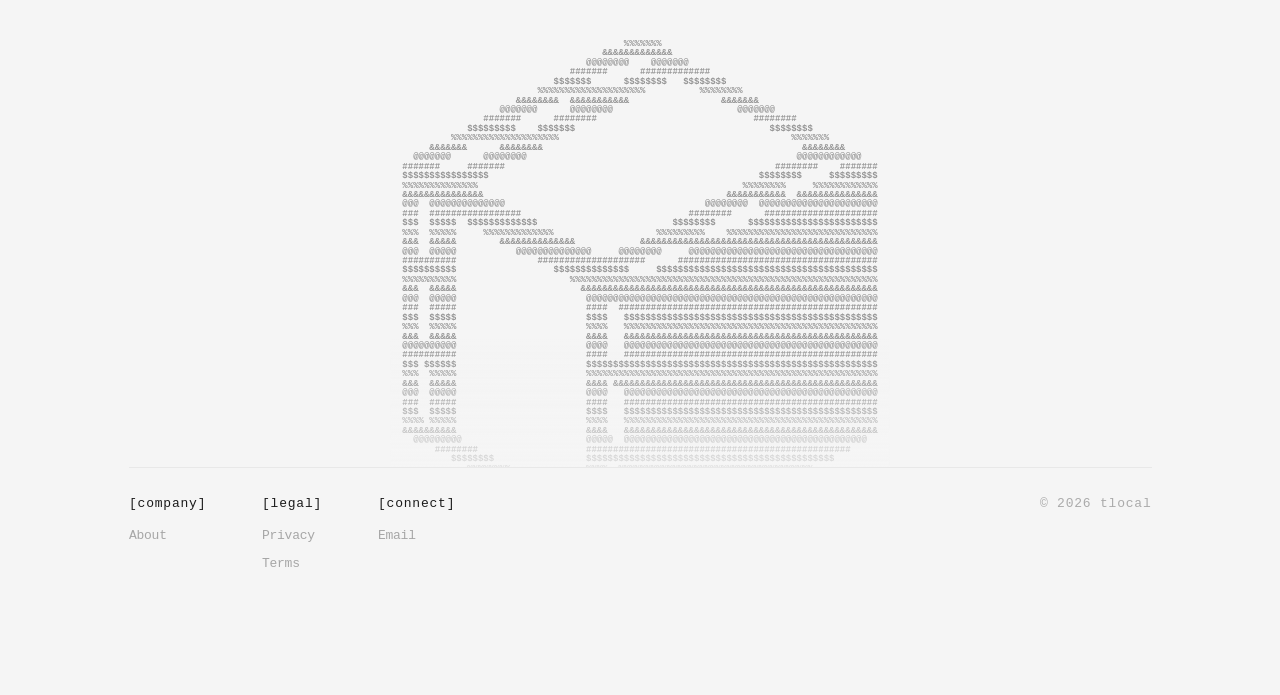
==== commit 6b15cc22: "phone fix 2" ====
--- a/index.html
+++ b/index.html
@@ -259,7 +259,8 @@
             <div class="reviews-masonry" aria-labelledby="reviews-subheading">
               <article class="review-card">
                 <p class="review-card__quote">
-                  Loving the workflow so far—onboarding was basically one afternoon.
+                  We want something the team can adopt in an afternoon, not a quarter-long rollout—localization moves too
+                  fast for heavy setup.
                 </p>
                 <footer class="review-card__footer">
                   <div class="review-card__avatar" aria-hidden="true"></div>
@@ -279,15 +280,15 @@
                         </svg>
                       </span>
                     </div>
-                    <p class="review-card__role">Localization lead, Placeholder Studio</p>
+                    <p class="review-card__role">Localization lead</p>
                   </div>
                 </footer>
               </article>
 
               <article class="review-card">
                 <p class="review-card__quote">
-                  We’ve been in tlocal every day for weeks. The last time a tool felt this inevitable was when we moved
-                  our design system to components—same “why would we go back?” energy.
+                  Timecode-tied detections and locale-aware routing matter; what closes the loop is mockups on the
+                  actual frame so “will it fit?” is not a separate review pass.
                 </p>
                 <footer class="review-card__footer">
                   <div class="review-card__avatar" aria-hidden="true"></div>
@@ -295,7 +296,7 @@
                     <div class="review-card__name-row">
                       <span class="review-card__name">Jordan Mills</span>
                     </div>
-                    <p class="review-card__role">Head of Post, Placeholder Media</p>
+                    <p class="review-card__role">Head of Post</p>
                   </div>
                 </footer>
               </article>
@@ -320,7 +321,7 @@
                         </svg>
                       </span>
                     </div>
-                    <p class="review-card__role">Software engineer, Placeholder Co.</p>
+                    <p class="review-card__role">Software engineer</p>
                   </div>
                 </footer>
               </article>
@@ -336,7 +337,7 @@
                     <div class="review-card__name-row">
                       <span class="review-card__name">Riley Park</span>
                     </div>
-                    <p class="review-card__role">Design engineer, Placeholder Labs</p>
+                    <p class="review-card__role">Design engineer</p>
                   </div>
                 </footer>
               </article>
@@ -364,7 +365,7 @@
                         </svg>
                       </span>
                     </div>
-                    <p class="review-card__role">VP Content Ops, Placeholder Global</p>
+                    <p class="review-card__role">VP Content Ops</p>
                   </div>
                 </footer>
               </article>
@@ -377,7 +378,7 @@
                     <div class="review-card__name-row">
                       <span class="review-card__name">Casey Rivera</span>
                     </div>
-                    <p class="review-card__role">Founding engineer, Placeholder</p>
+                    <p class="review-card__role">Founding engineer</p>
                   </div>
                 </footer>
               </article>
--- a/css/site.css
+++ b/css/site.css
@@ -621,11 +621,11 @@
   min-width: 0;
 }
 
-/* Character mesh: slightly shorter than 5:3; full width of the left column. */
+/* Character mesh: wide, modest height so the swell stays inside the frame. */
 .workspace-section .workspace-dot-grid-frame {
   width: 100%;
   margin: clamp(20px, 4vw, 32px) 0 0;
-  aspect-ratio: 5 / 2.68;
+  aspect-ratio: 5 / 2;
   position: relative;
   overflow: hidden;
   border-radius: 10px;
@@ -1024,16 +1024,6 @@
   pointer-events: none;
 }
 
-@media (max-width: 760px) {
-  /*
-   * Let touches hit the iframe document so pan-y + overscroll chaining (product-demo.css) can
-   * scroll the parent page; pointer-events: none breaks this on many mobile browsers.
-   */
-  .demo-scale-wrap iframe {
-    pointer-events: auto;
-  }
-}
-
 /* About, privacy, terms */
 .simple-page {
   width: 100%;
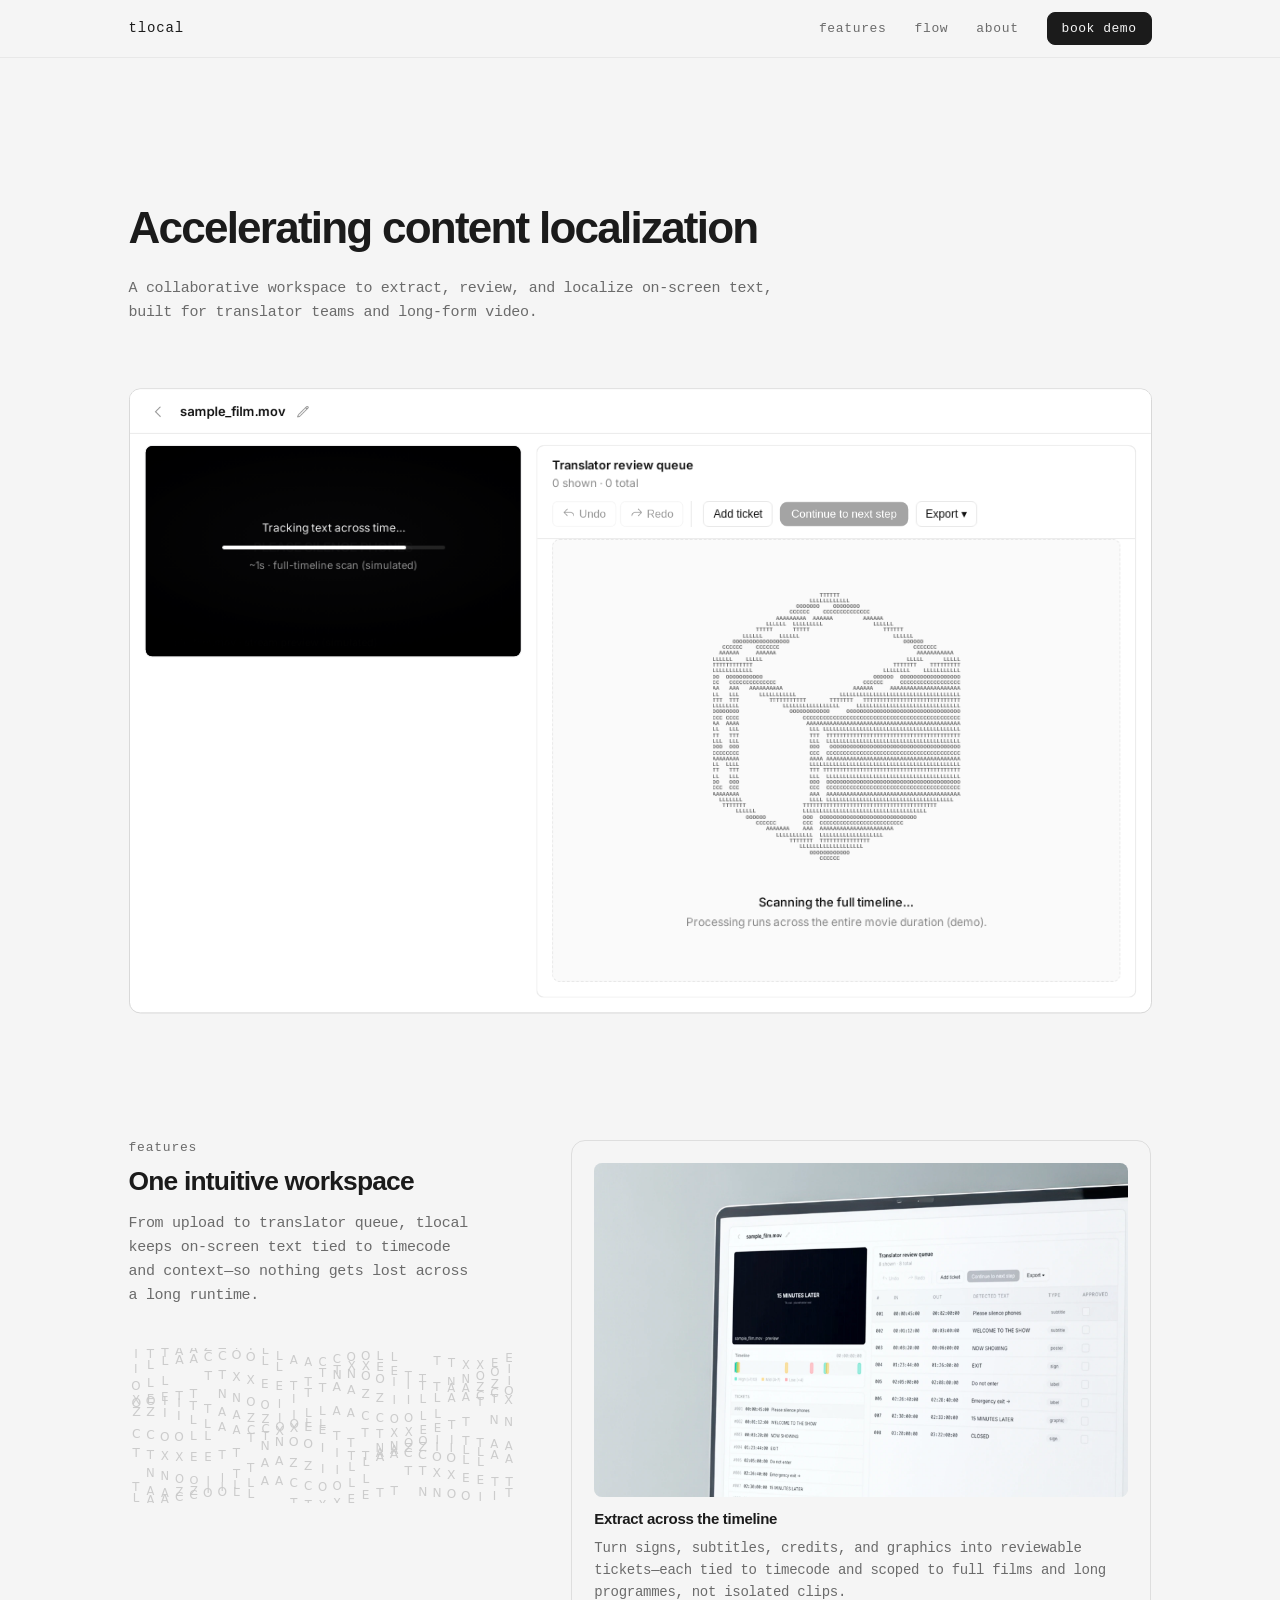
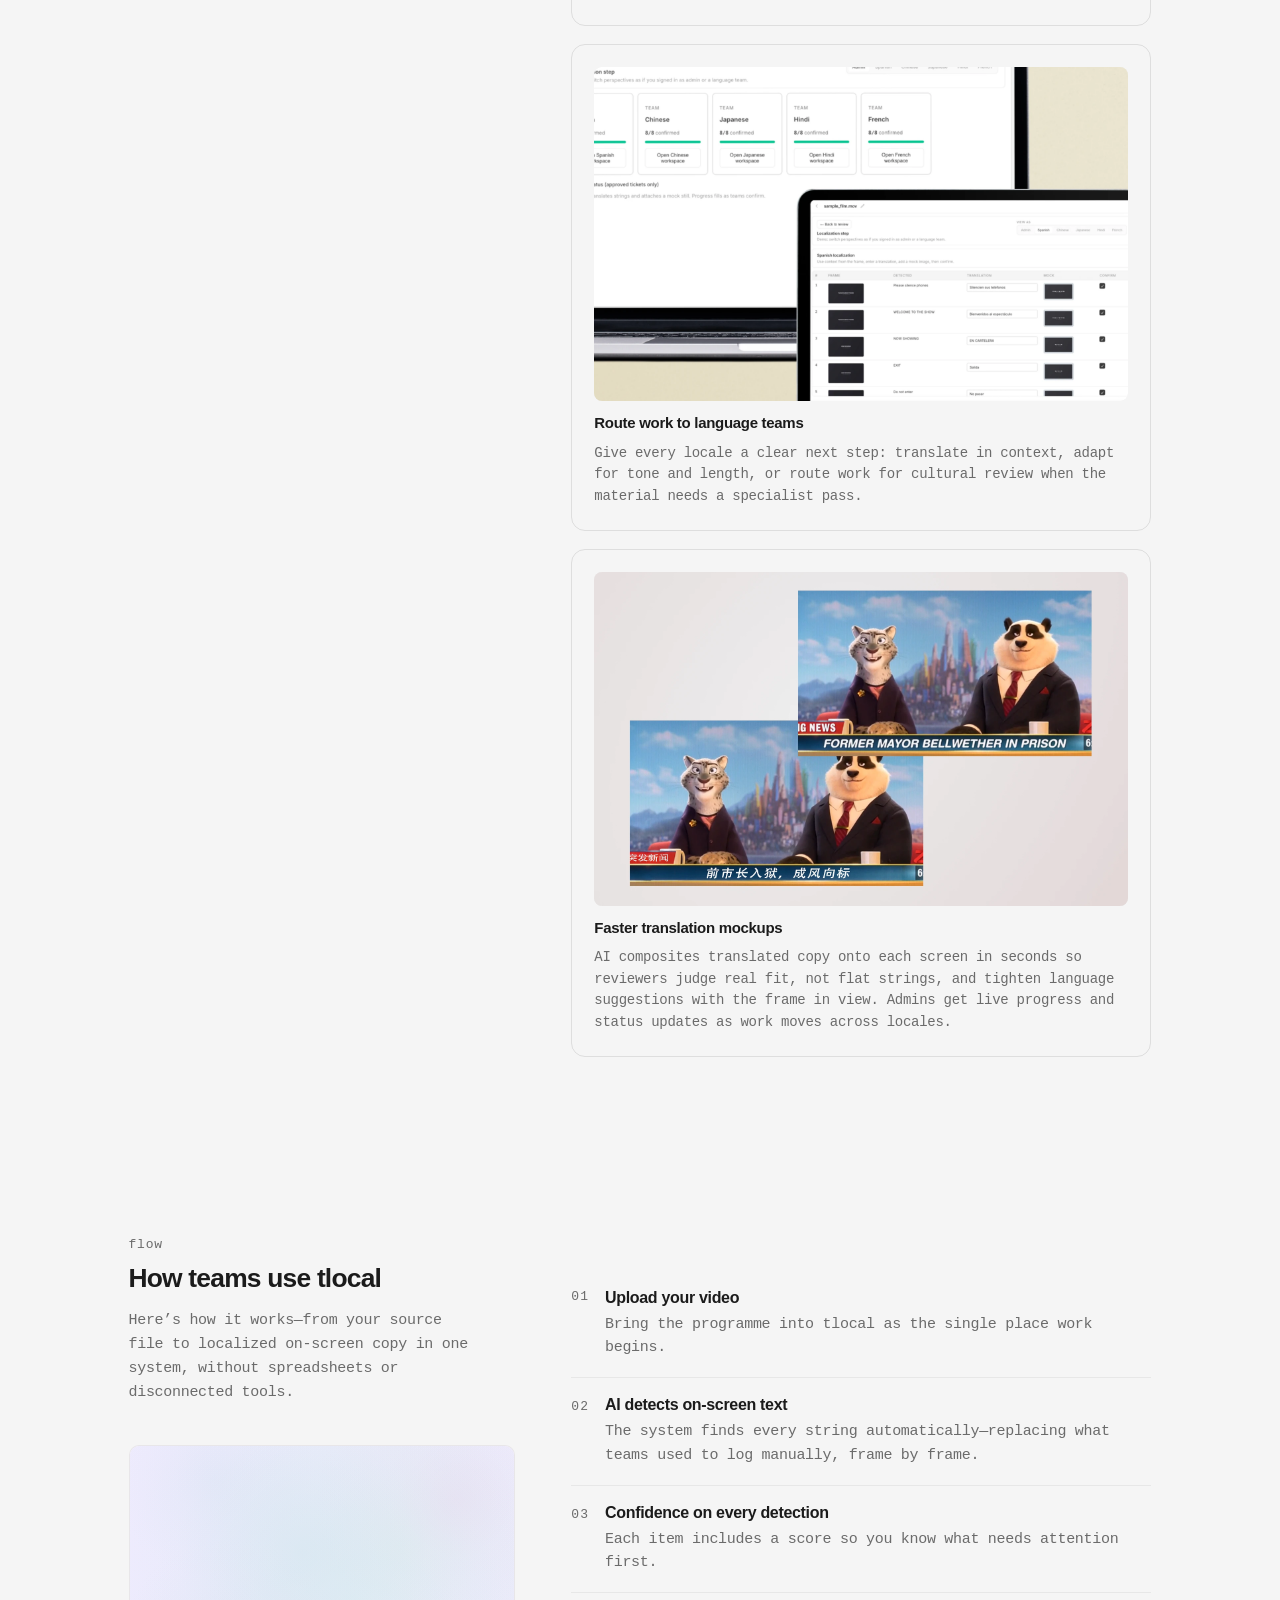
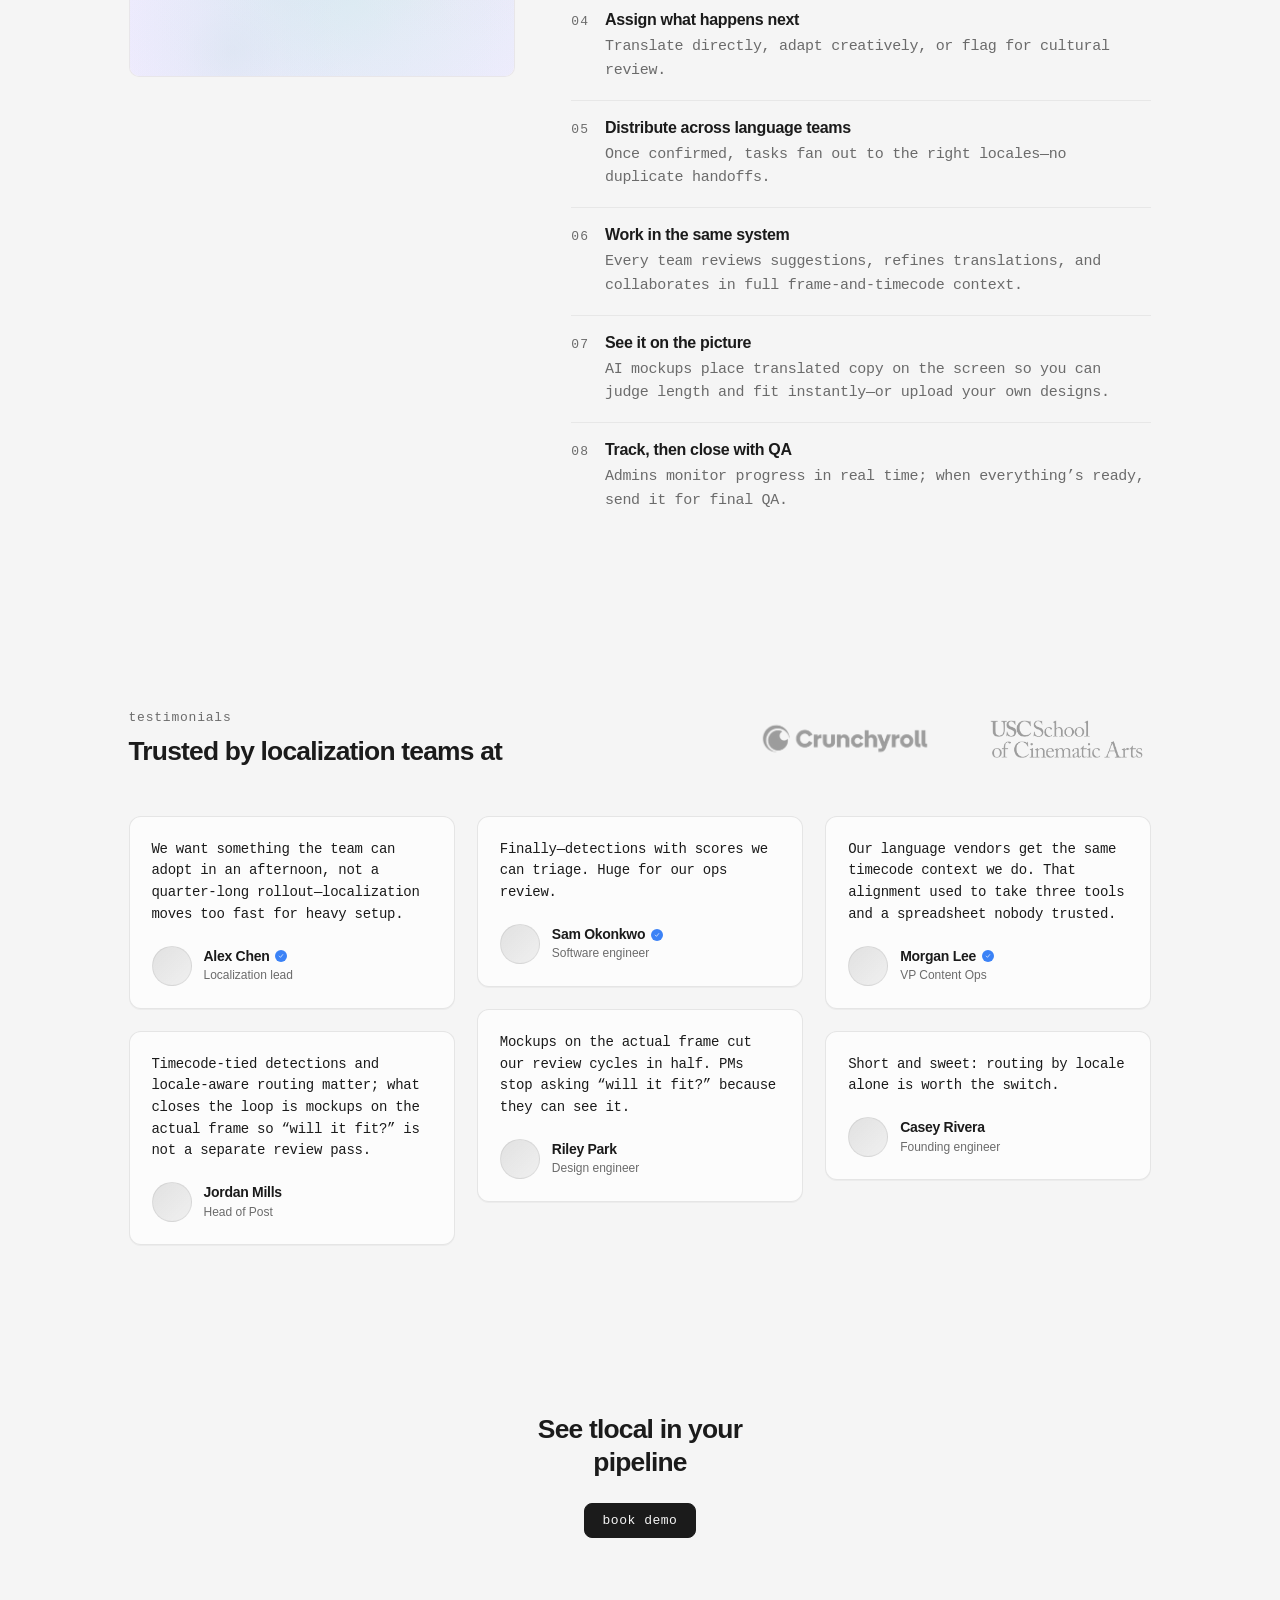
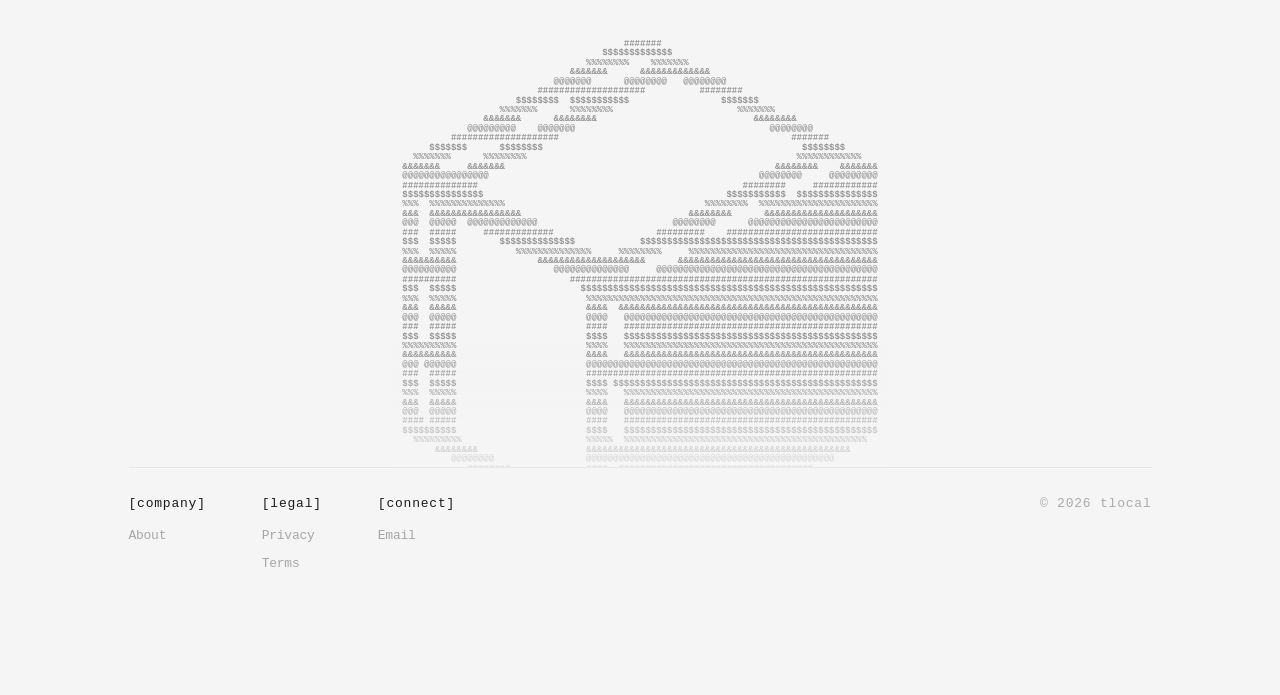
==== commit d3a2f0a6: "mobile scroll issue" ====
--- a/index.html
+++ b/index.html
@@ -42,6 +42,8 @@
           <div class="demo-frame">
             <div class="demo-scale-wrap">
               <iframe src="embed-demo.html" title="TLocal product demo" loading="lazy"></iframe>
+              <!-- Captures touch on the parent page so mobile scroll works (iframe embed is non-scrollable). -->
+              <div class="demo-scroll-proxy" aria-hidden="true"></div>
             </div>
           </div>
         </div>
--- a/css/site.css
+++ b/css/site.css
@@ -1008,6 +1008,24 @@
   display: block;
   width: 100%;
   overflow: hidden;
+  position: relative;
+}
+
+/*
+ * Sits above the iframe in the landing document so pan gestures scroll the page.
+ * The embed sets touch-action: none (kiosk); without this layer, mobile touches hit the iframe
+ * and the outer page does not scroll—like scrolling a non-interactive video, we want the page to move.
+ */
+.demo-scroll-proxy {
+  position: absolute;
+  left: 0;
+  top: 0;
+  right: 0;
+  bottom: 0;
+  z-index: 1;
+  touch-action: pan-y pinch-zoom;
+  pointer-events: auto;
+  cursor: default;
 }
 
 .demo-scale-wrap iframe {
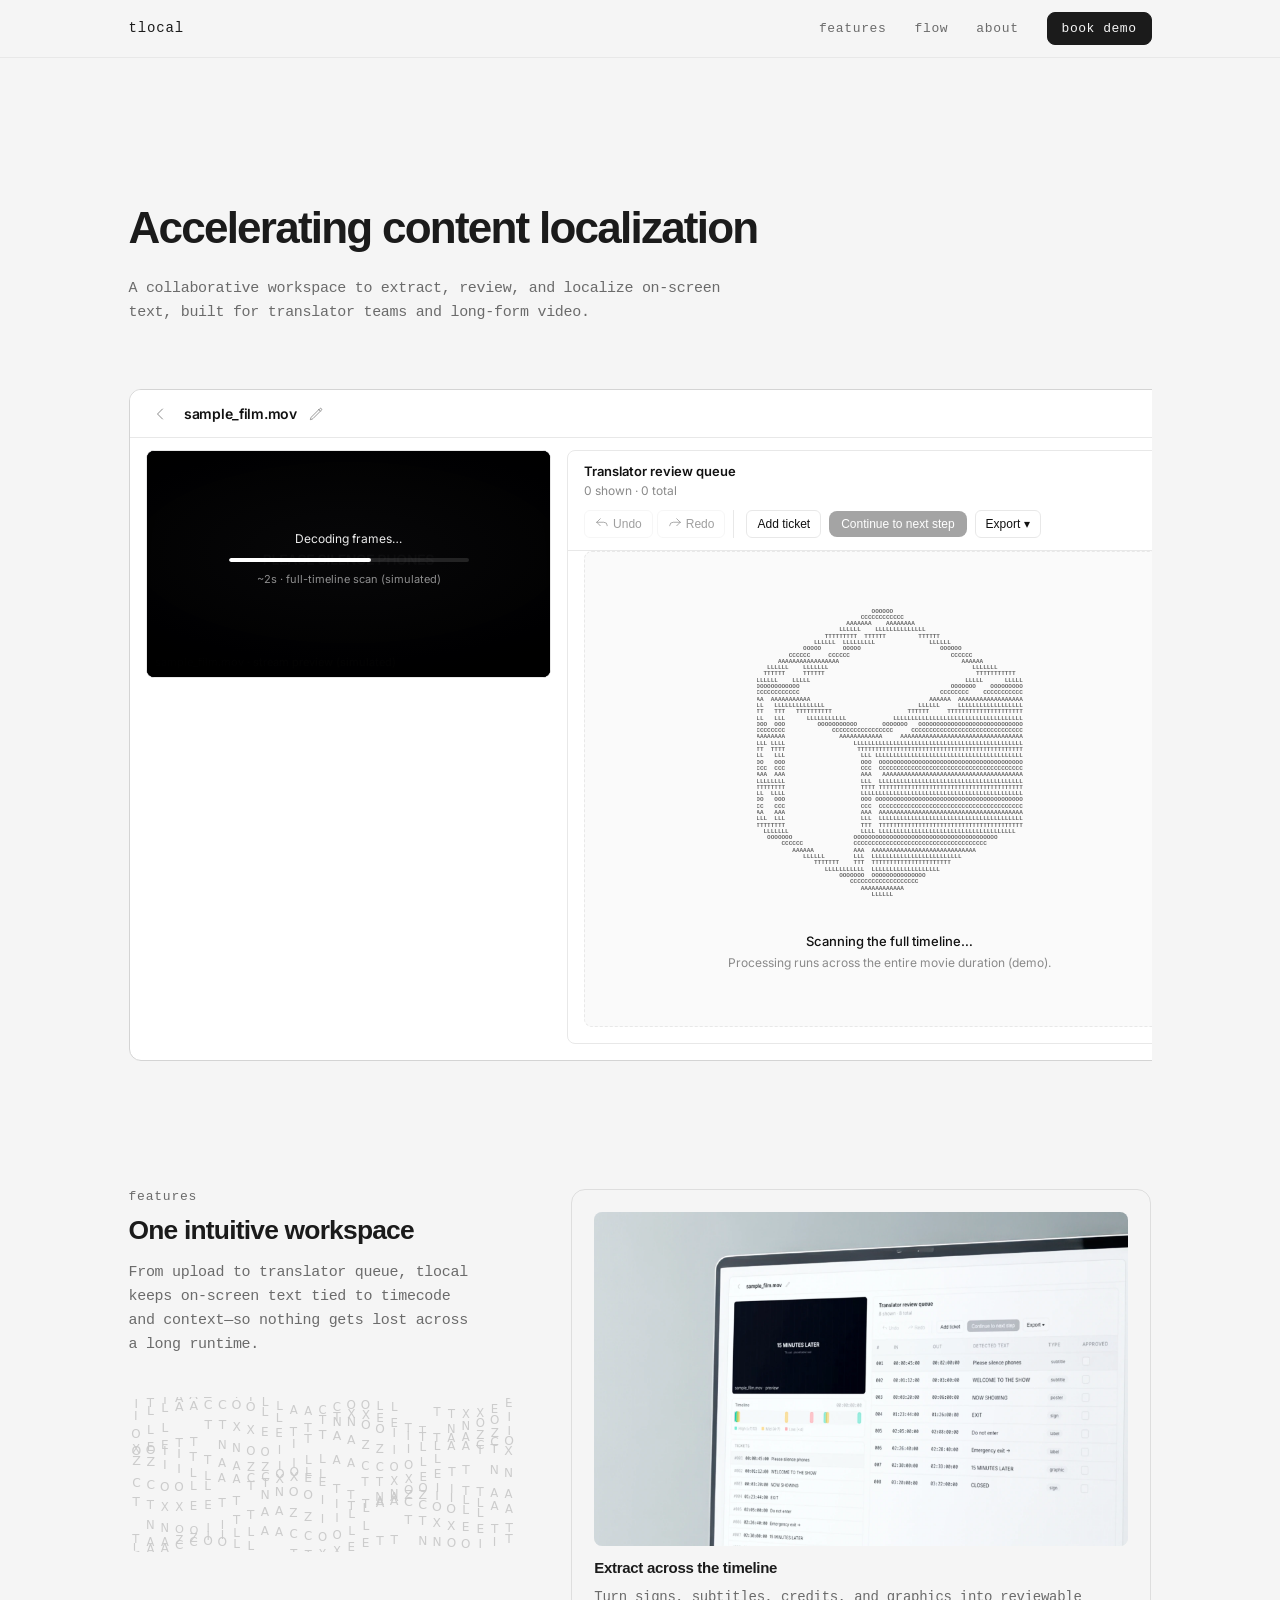
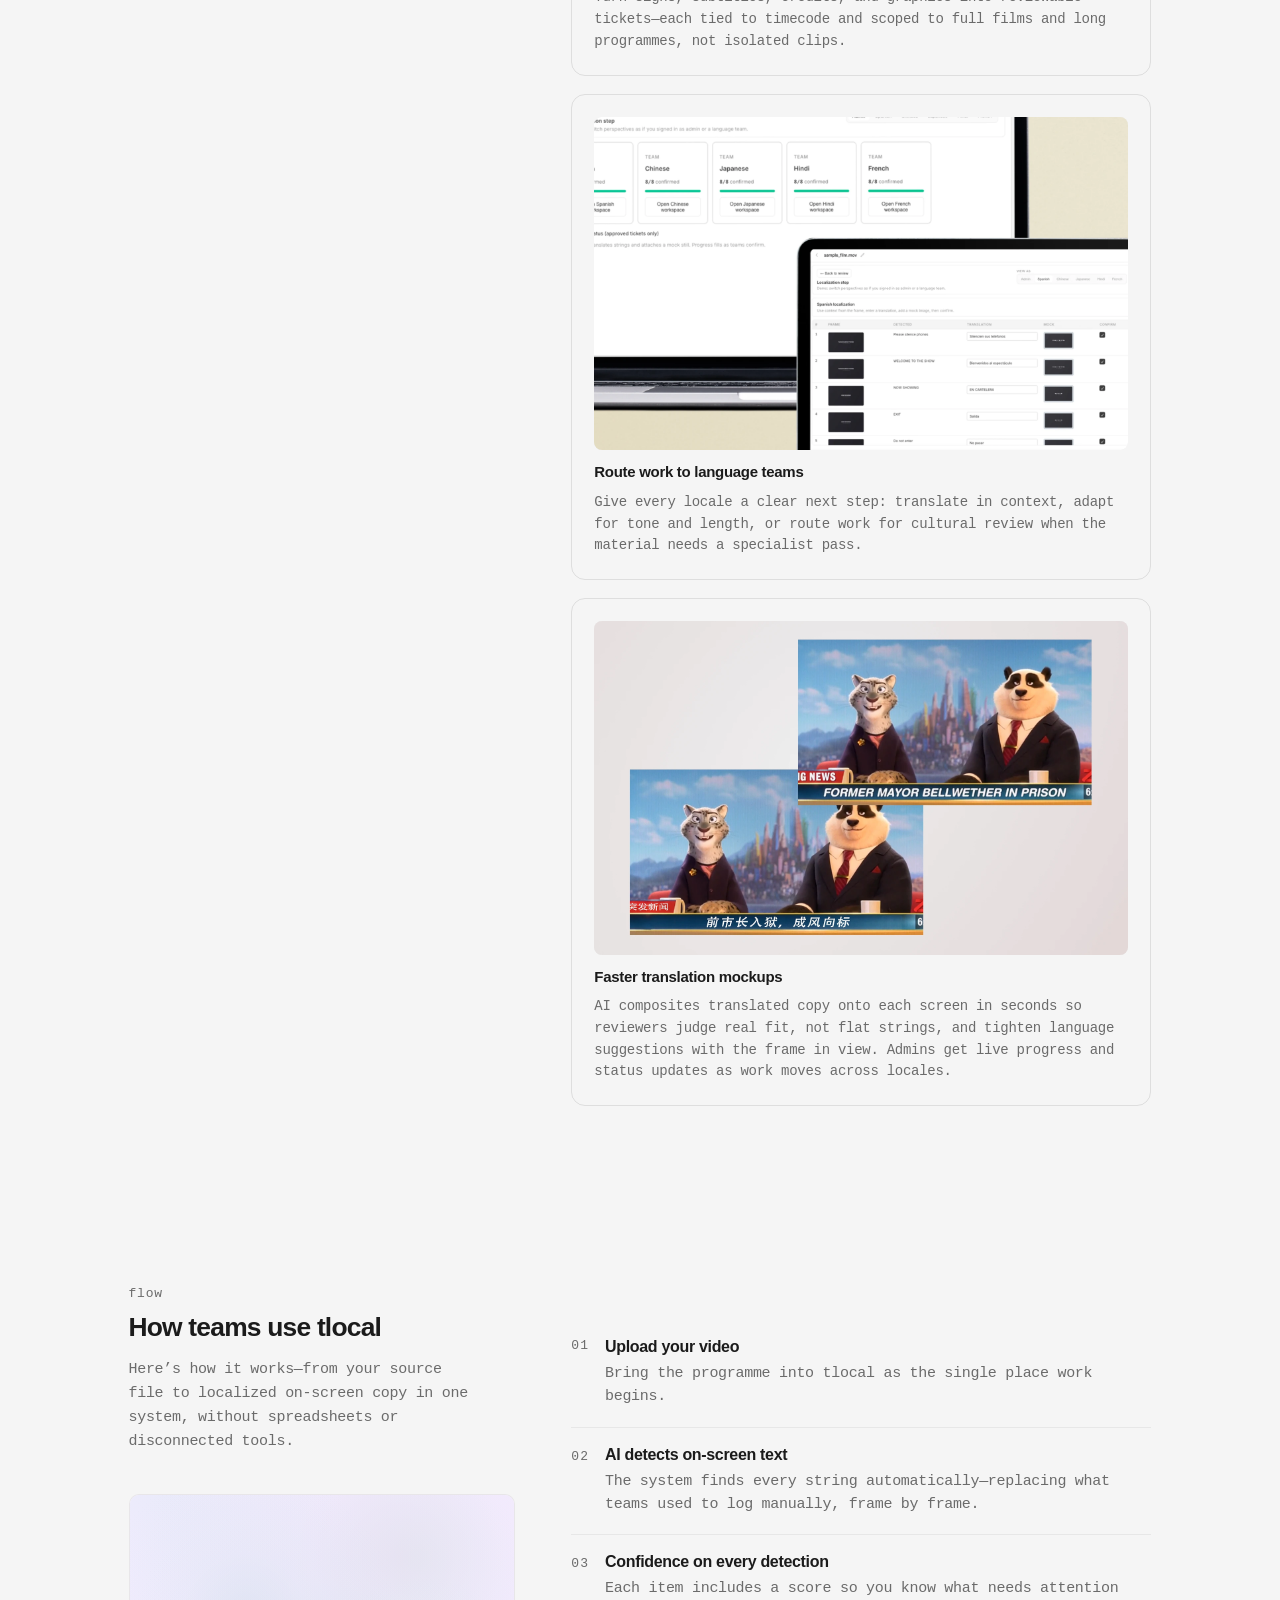
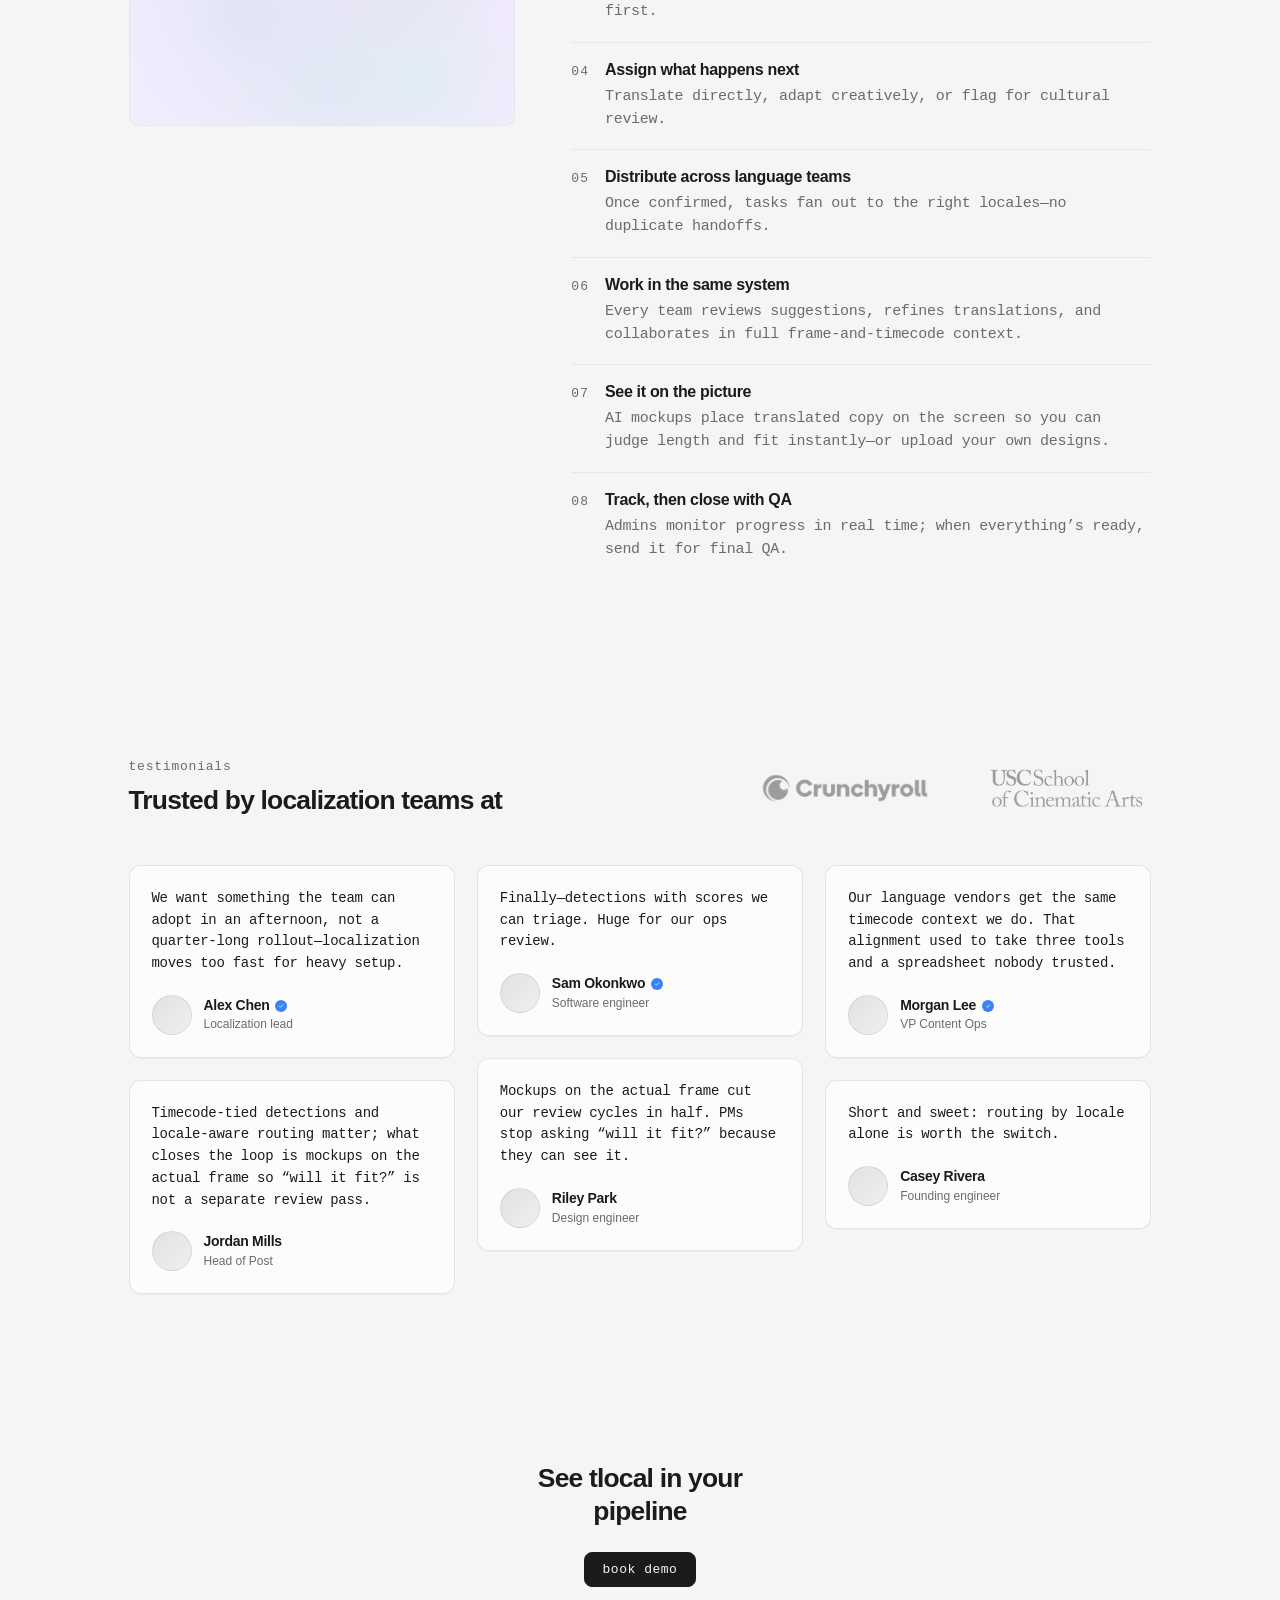
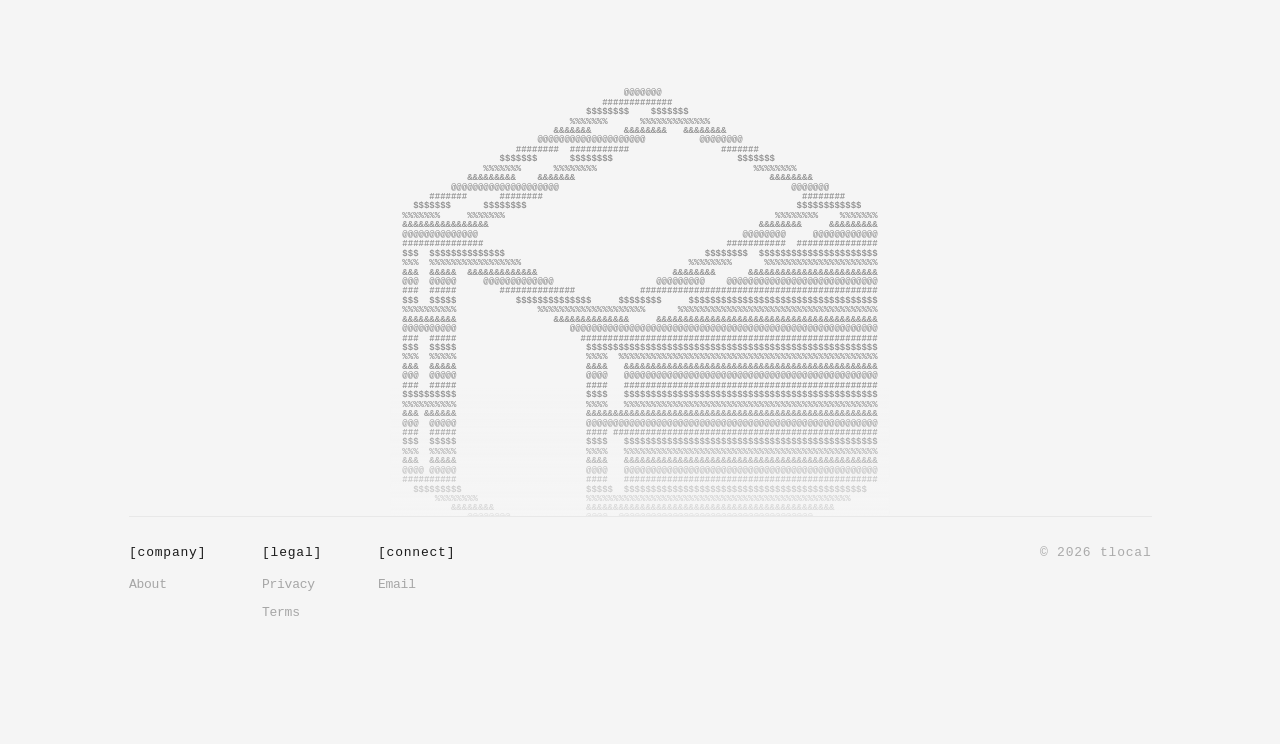
==== commit c2da0cc8: "mobile size fix" ====
--- a/index.html
+++ b/index.html
@@ -34,8 +34,8 @@
             <div class="hero-text-column">
               <h1>Accelerating content localization</h1>
               <p class="lede">
-                A collaborative workspace to extract, review, and localize on-screen text,<br />
-                built for translator teams and long-form video.
+                A collaborative workspace to extract, review, and localize on-screen<br /> 
+                text, built for translator teams and long-form video.
               </p>
             </div>
           </div>
--- a/css/site.css
+++ b/css/site.css
@@ -7,7 +7,7 @@
   /* Same inset as product-demo-animation .page-demo (outer margins to the demo card) */
   --demo-edge: max(16px, 2vmin);
   --demo-inner-max: 1100px;
-  /** Uniform scale for embed (layout inside iframe unchanged; only the painted size shrinks) */
+  /** Column / header cap = inner max × this (keeps nav aligned with scaled demo width) */
   --demo-scale: 0.93;
   --demo-iframe-h: min(704px, 92vh);
 }
@@ -995,20 +995,24 @@
 }
 
 /*
- * Border + radius live on .demo-zoom-viewport inside the iframe.
- * scale() keeps internal layout identical; negative margin collapses the 20% layout gap below the iframe.
+ * Demo iframe: fixed desktop layout width (--demo-inner-max) so embed-demo matches desktop CSS
+ * (min-width: 900px workspace, no max-width: 760px rules). Uniform scale to column width via cqw.
  */
 .demo-frame {
   background: transparent;
   border-radius: 0;
   overflow: hidden;
+  touch-action: pan-y pinch-zoom;
 }
 
 .demo-scale-wrap {
+  container-type: inline-size;
+  --demo-embed-scale: min(1, calc(100cqw / var(--demo-inner-max)));
   display: block;
   width: 100%;
   overflow: hidden;
   position: relative;
+  touch-action: pan-y pinch-zoom;
 }
 
 /*
@@ -1023,21 +1027,22 @@
   right: 0;
   bottom: 0;
   z-index: 1;
-  touch-action: pan-y pinch-zoom;
+  /* auto: let the browser assign scrolling to the nearest scrollable ancestor (the document) */
+  touch-action: auto;
   pointer-events: auto;
   cursor: default;
 }
 
 .demo-scale-wrap iframe {
   display: block;
-  width: calc(100% / var(--demo-scale));
+  width: var(--demo-inner-max);
   max-width: none;
   height: var(--demo-iframe-h);
   border: 0;
-  transform: scale(var(--demo-scale));
+  transform: scale(var(--demo-embed-scale));
   transform-origin: top left;
   /* Collapse layout gap: transform doesn’t shrink the box, so pull up by (1 − scale) × height */
-  margin-bottom: calc((var(--demo-scale) - 1) * var(--demo-iframe-h));
+  margin-bottom: calc((var(--demo-embed-scale) - 1) * var(--demo-iframe-h));
   /* Block interaction with embedded demo (scroll/clicks); kiosk behavior also set inside embed */
   pointer-events: none;
 }
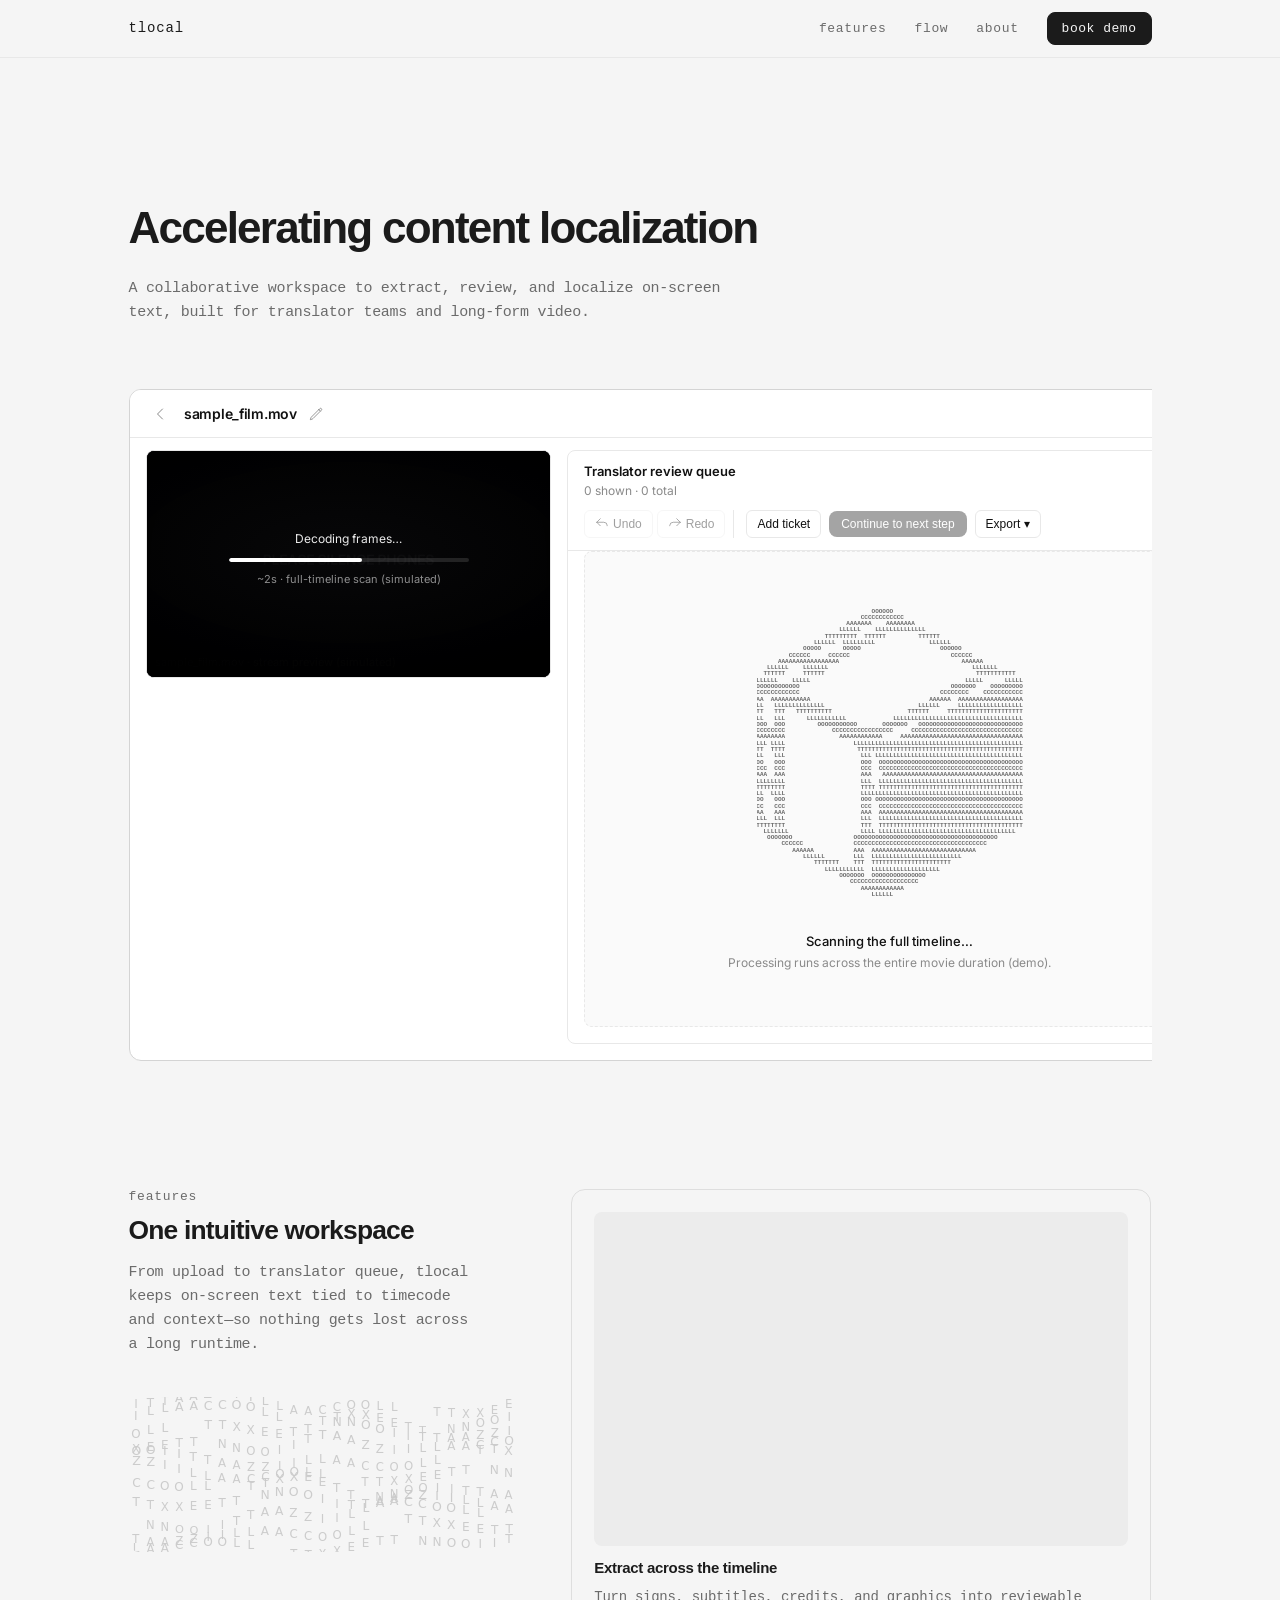
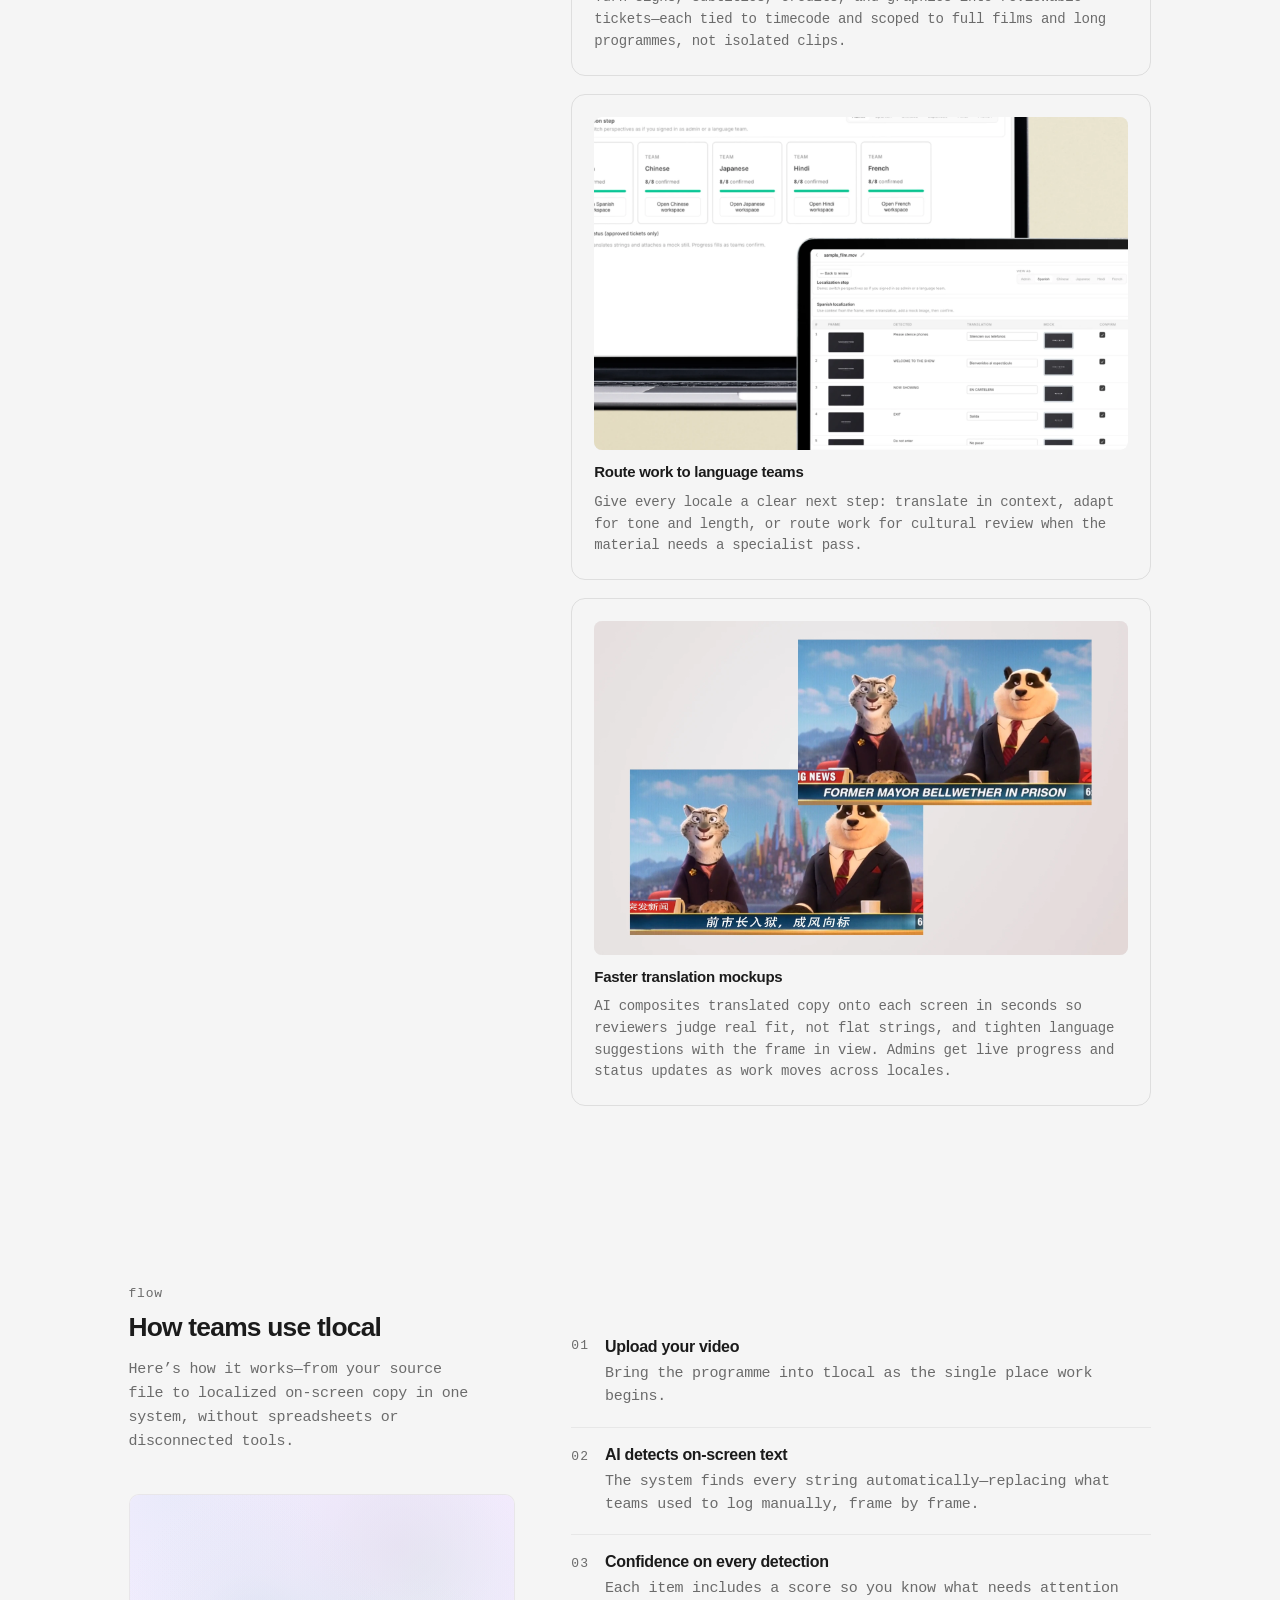
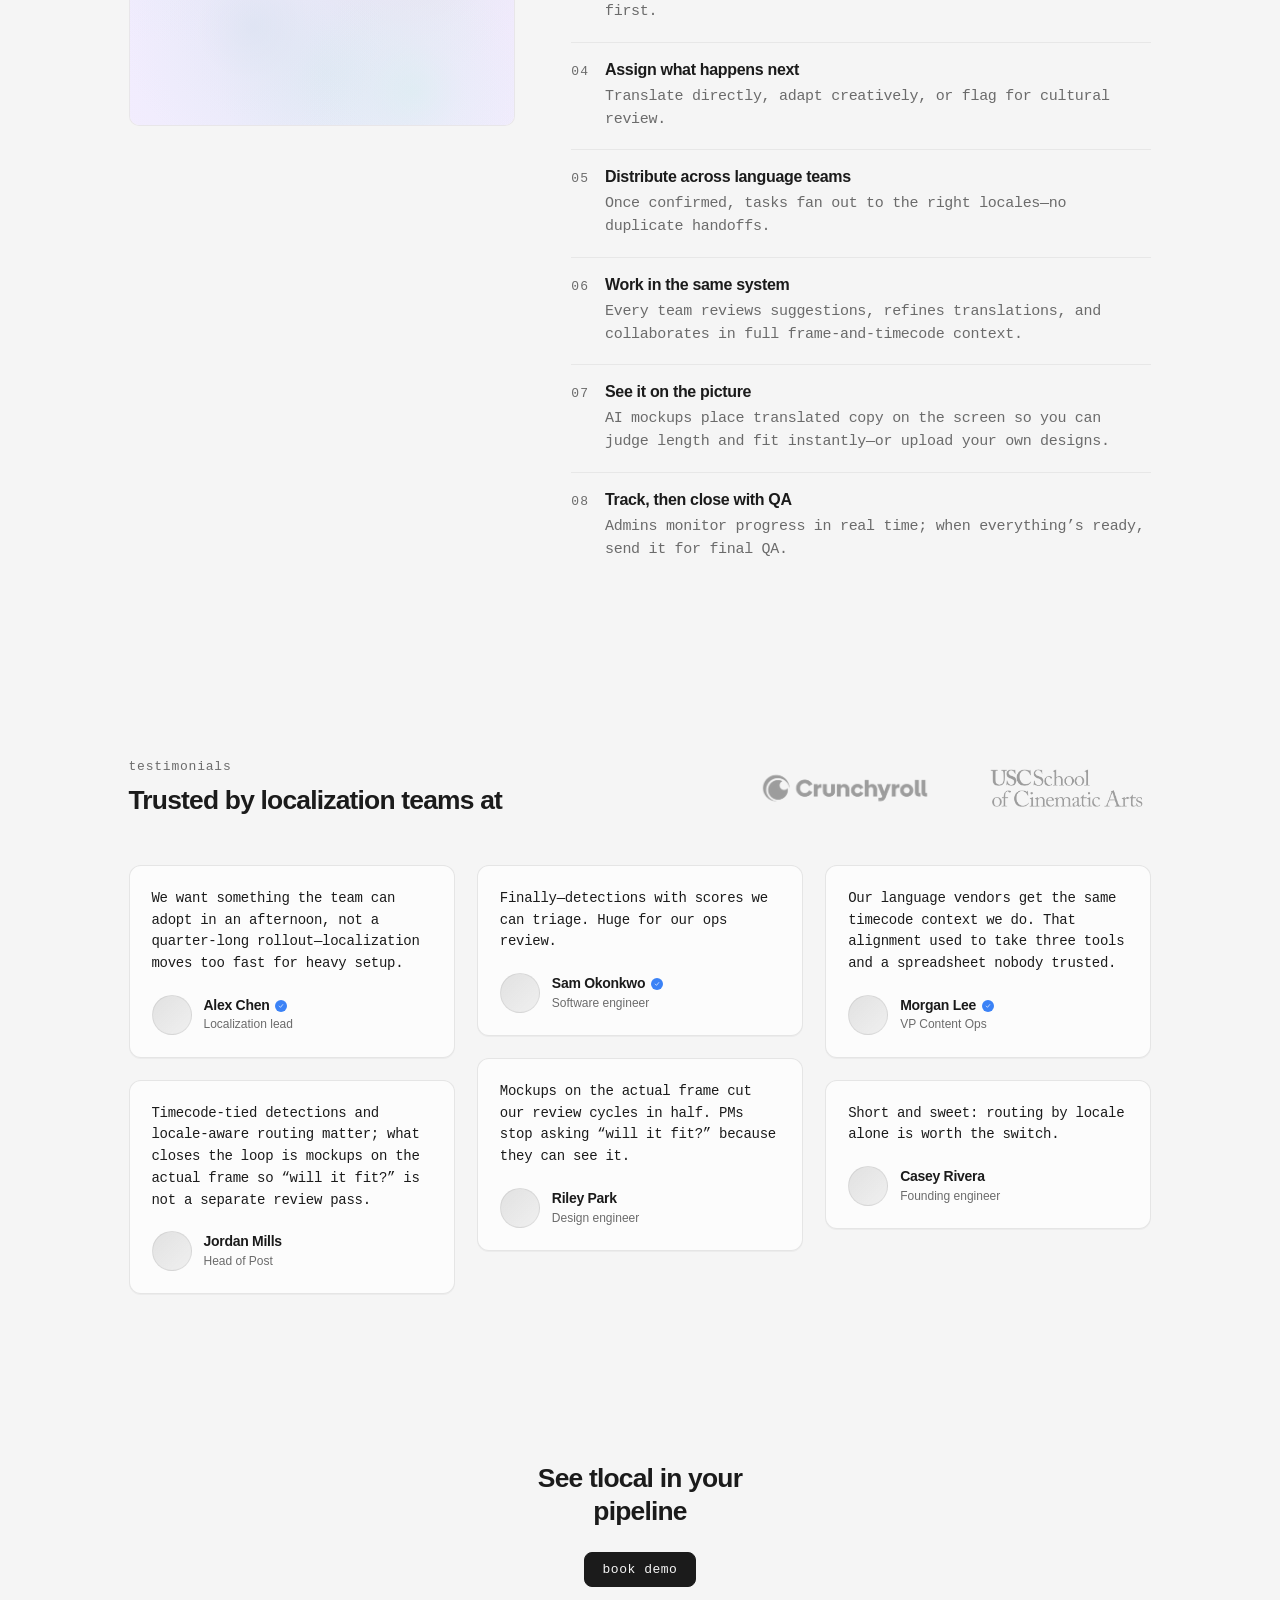
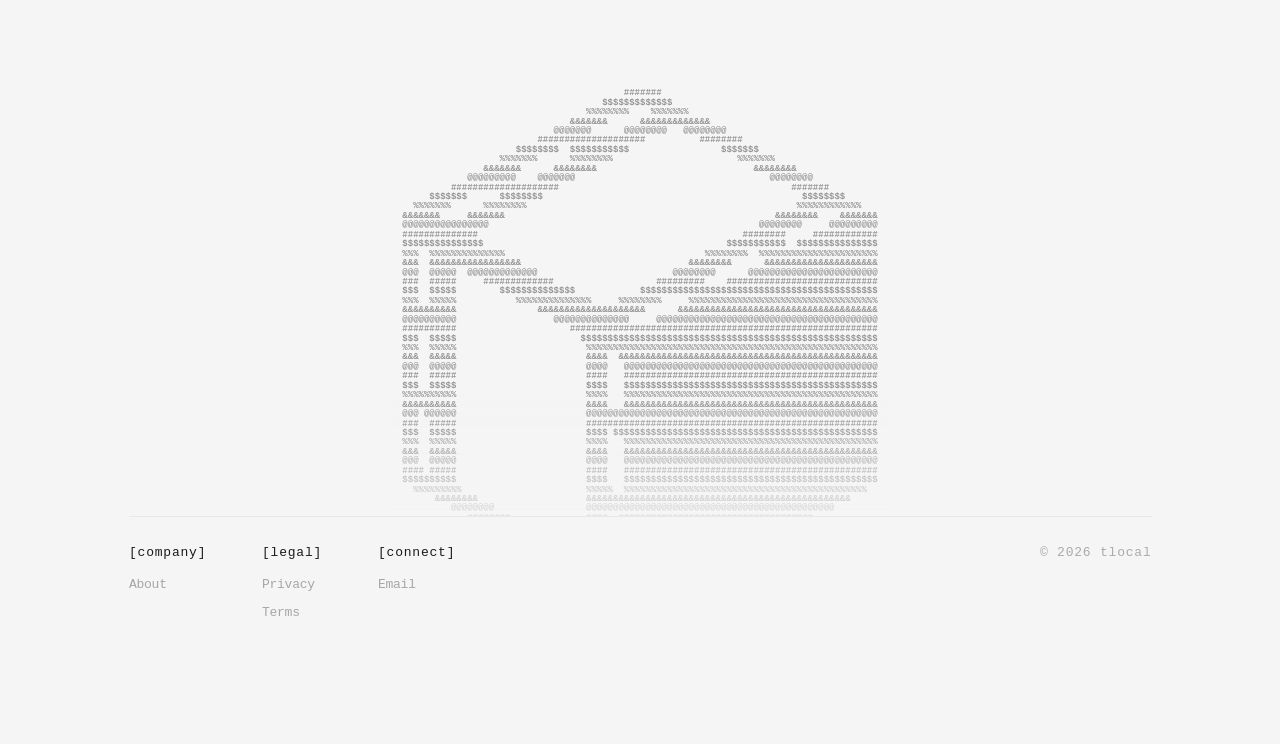
==== commit c2648878: "linkpreview updated" ====
--- a/index.html
+++ b/index.html
@@ -4,6 +4,28 @@
     <meta charset="UTF-8" />
     <meta name="viewport" content="width=device-width, initial-scale=1" />
     <title>tlocal - accelerating content localization</title>
+    <meta
+      name="description"
+      content="A collaborative workspace to extract, review, and localize on-screen text, built for translator teams and long-form video."
+    />
+    <meta property="og:site_name" content="tlocal" />
+    <meta property="og:type" content="website" />
+    <meta property="og:title" content="tlocal — accelerating content localization" />
+    <meta
+      property="og:description"
+      content="A collaborative workspace to extract, review, and localize on-screen text, built for translator teams and long-form video."
+    />
+    <meta property="og:image" content="assets/linkpreview.png" />
+    <meta property="og:image:width" content="1200" />
+    <meta property="og:image:height" content="630" />
+    <meta property="og:image:alt" content="tlocal — collaborative localization workspace" />
+    <meta name="twitter:card" content="summary_large_image" />
+    <meta name="twitter:title" content="tlocal — accelerating content localization" />
+    <meta
+      name="twitter:description"
+      content="A collaborative workspace to extract, review, and localize on-screen text, built for translator teams and long-form video."
+    />
+    <meta name="twitter:image" content="assets/linkpreview.png" />
     <link rel="icon" href="assets/logosvg.svg" type="image/svg+xml" />
     <link rel="stylesheet" href="css/site.css" />
   </head>
